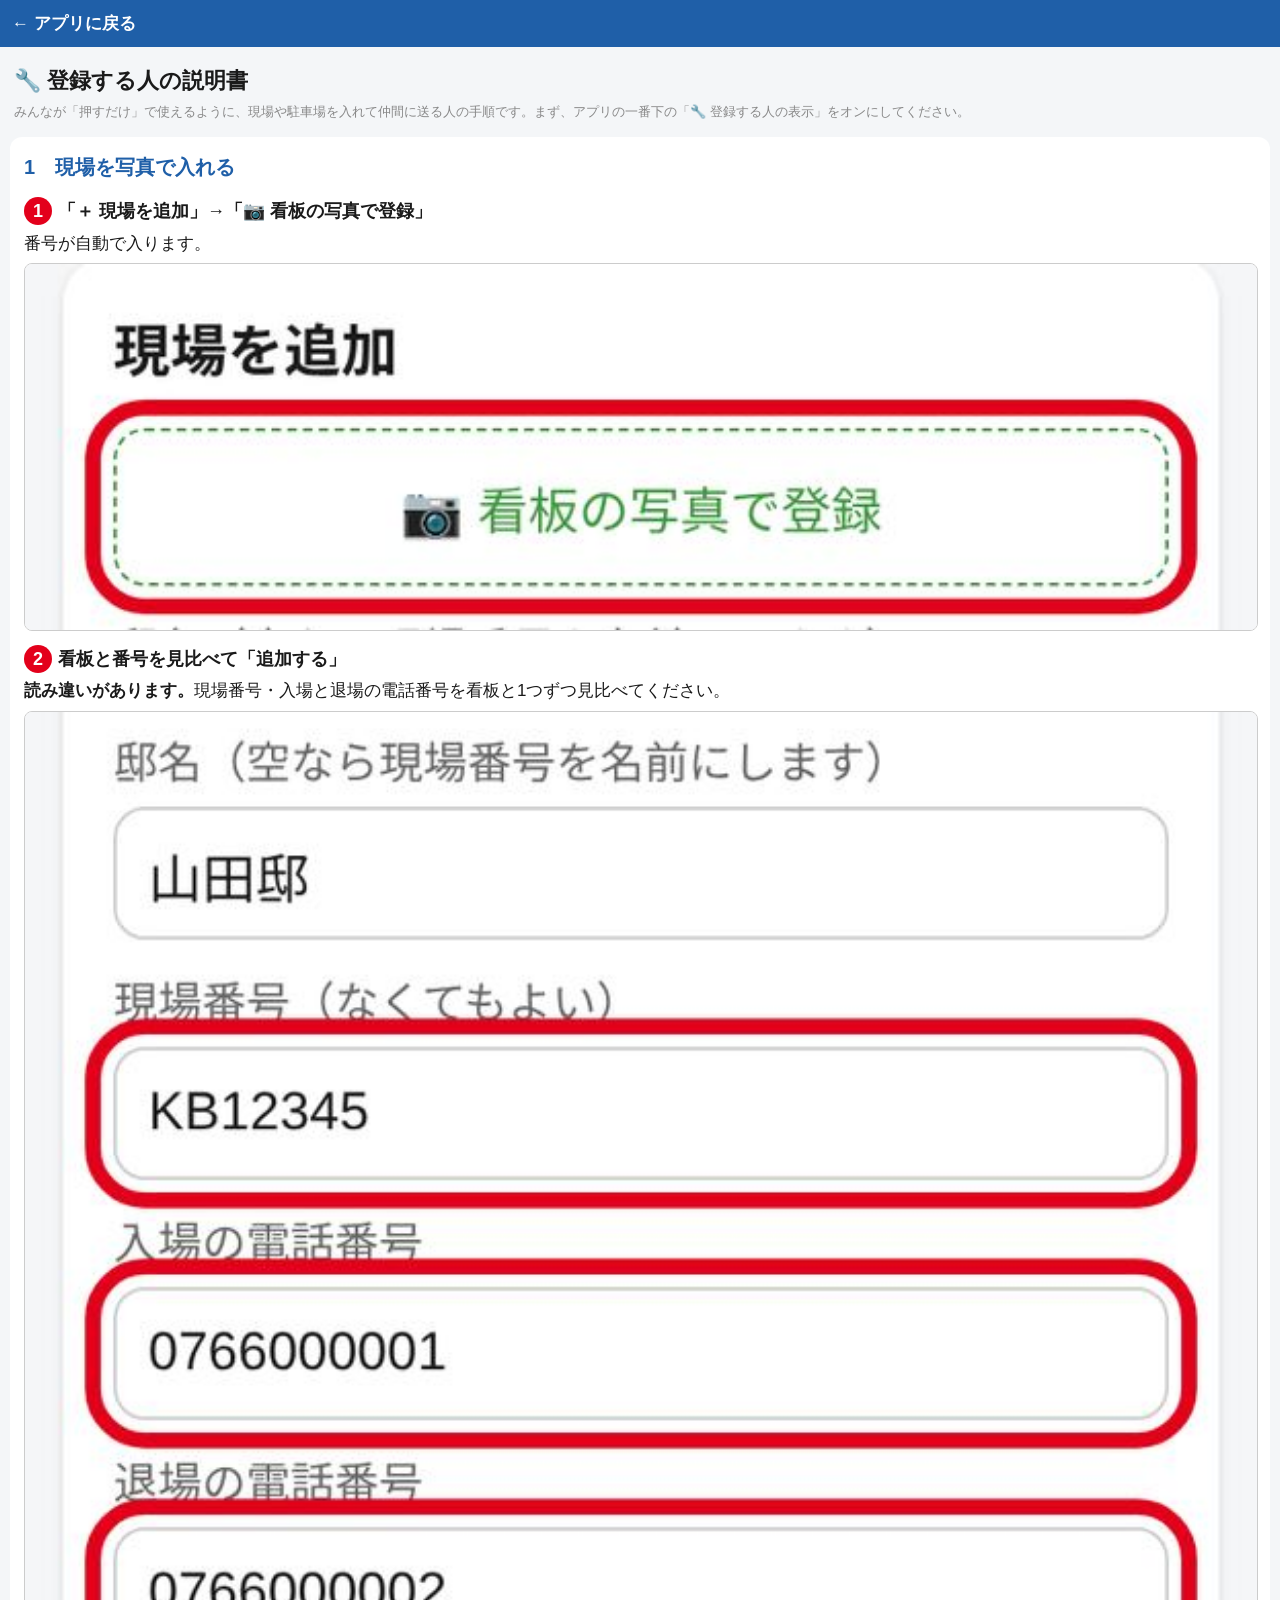
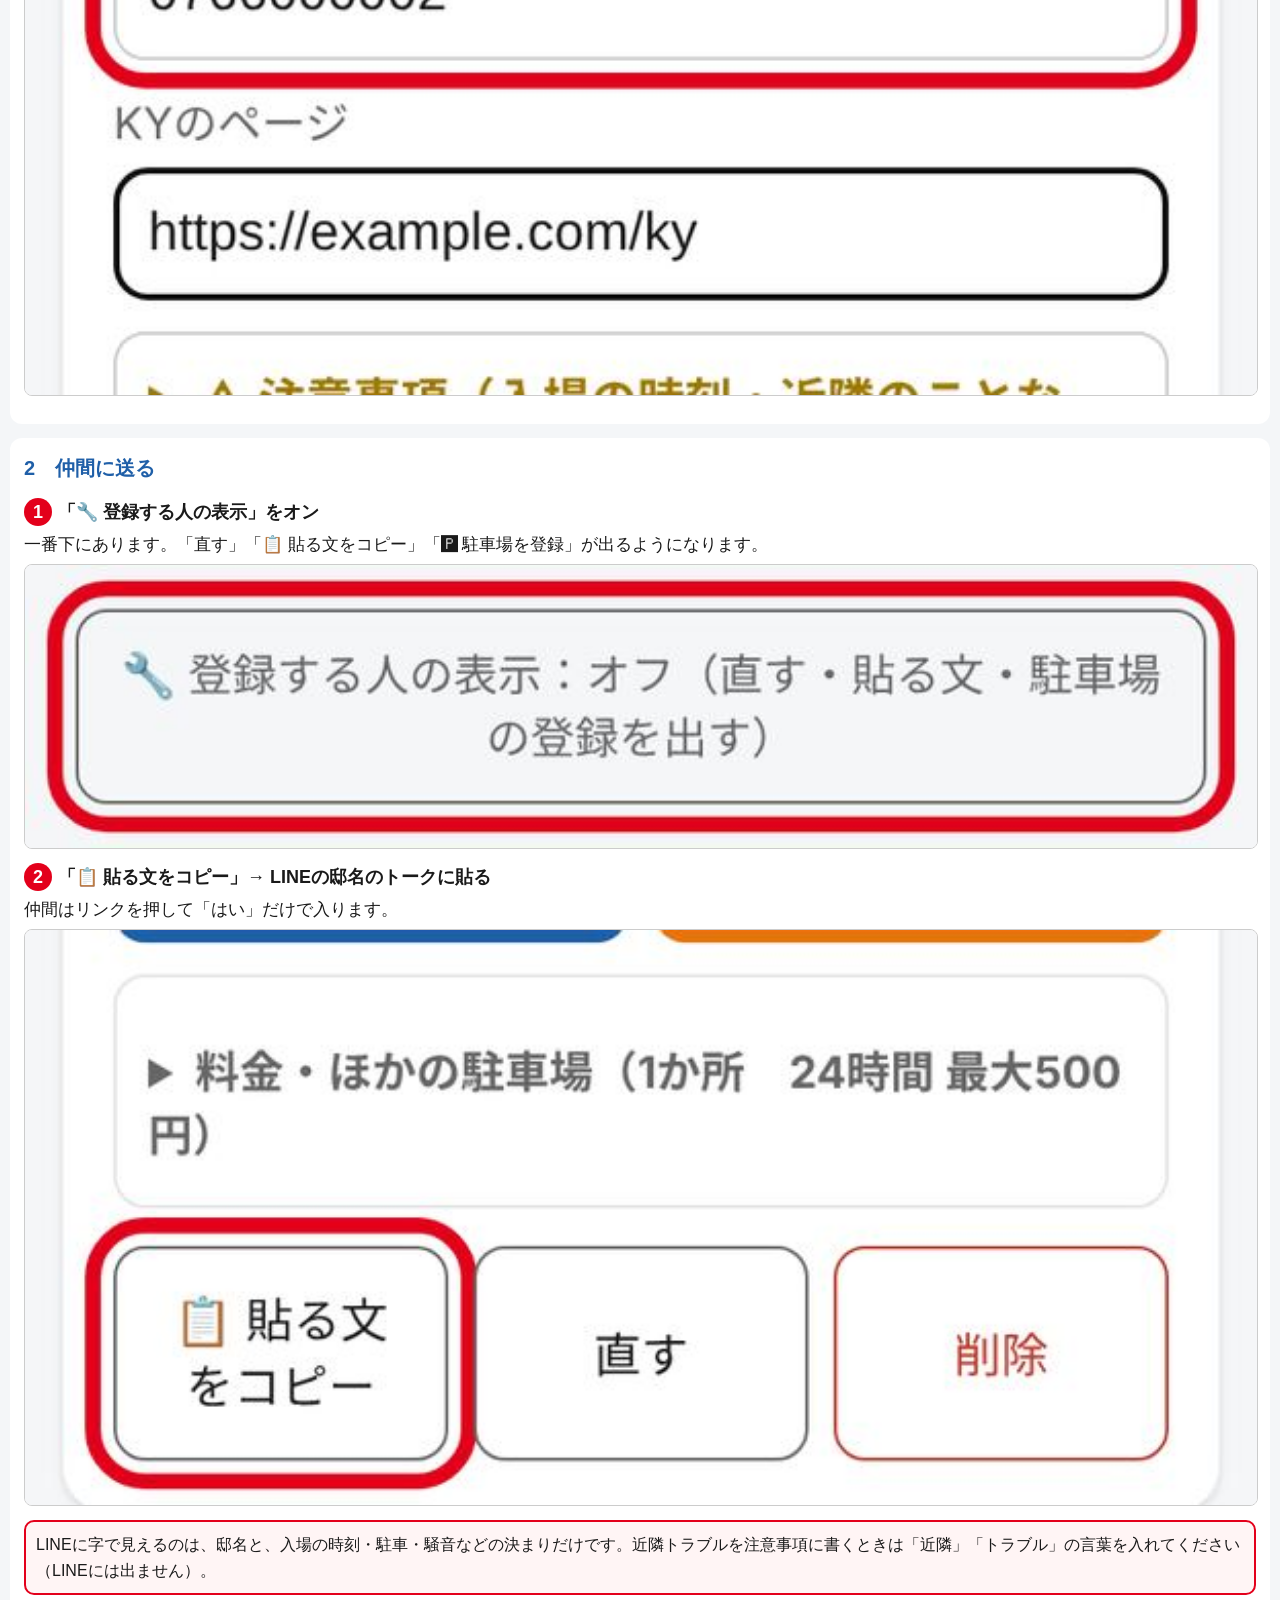
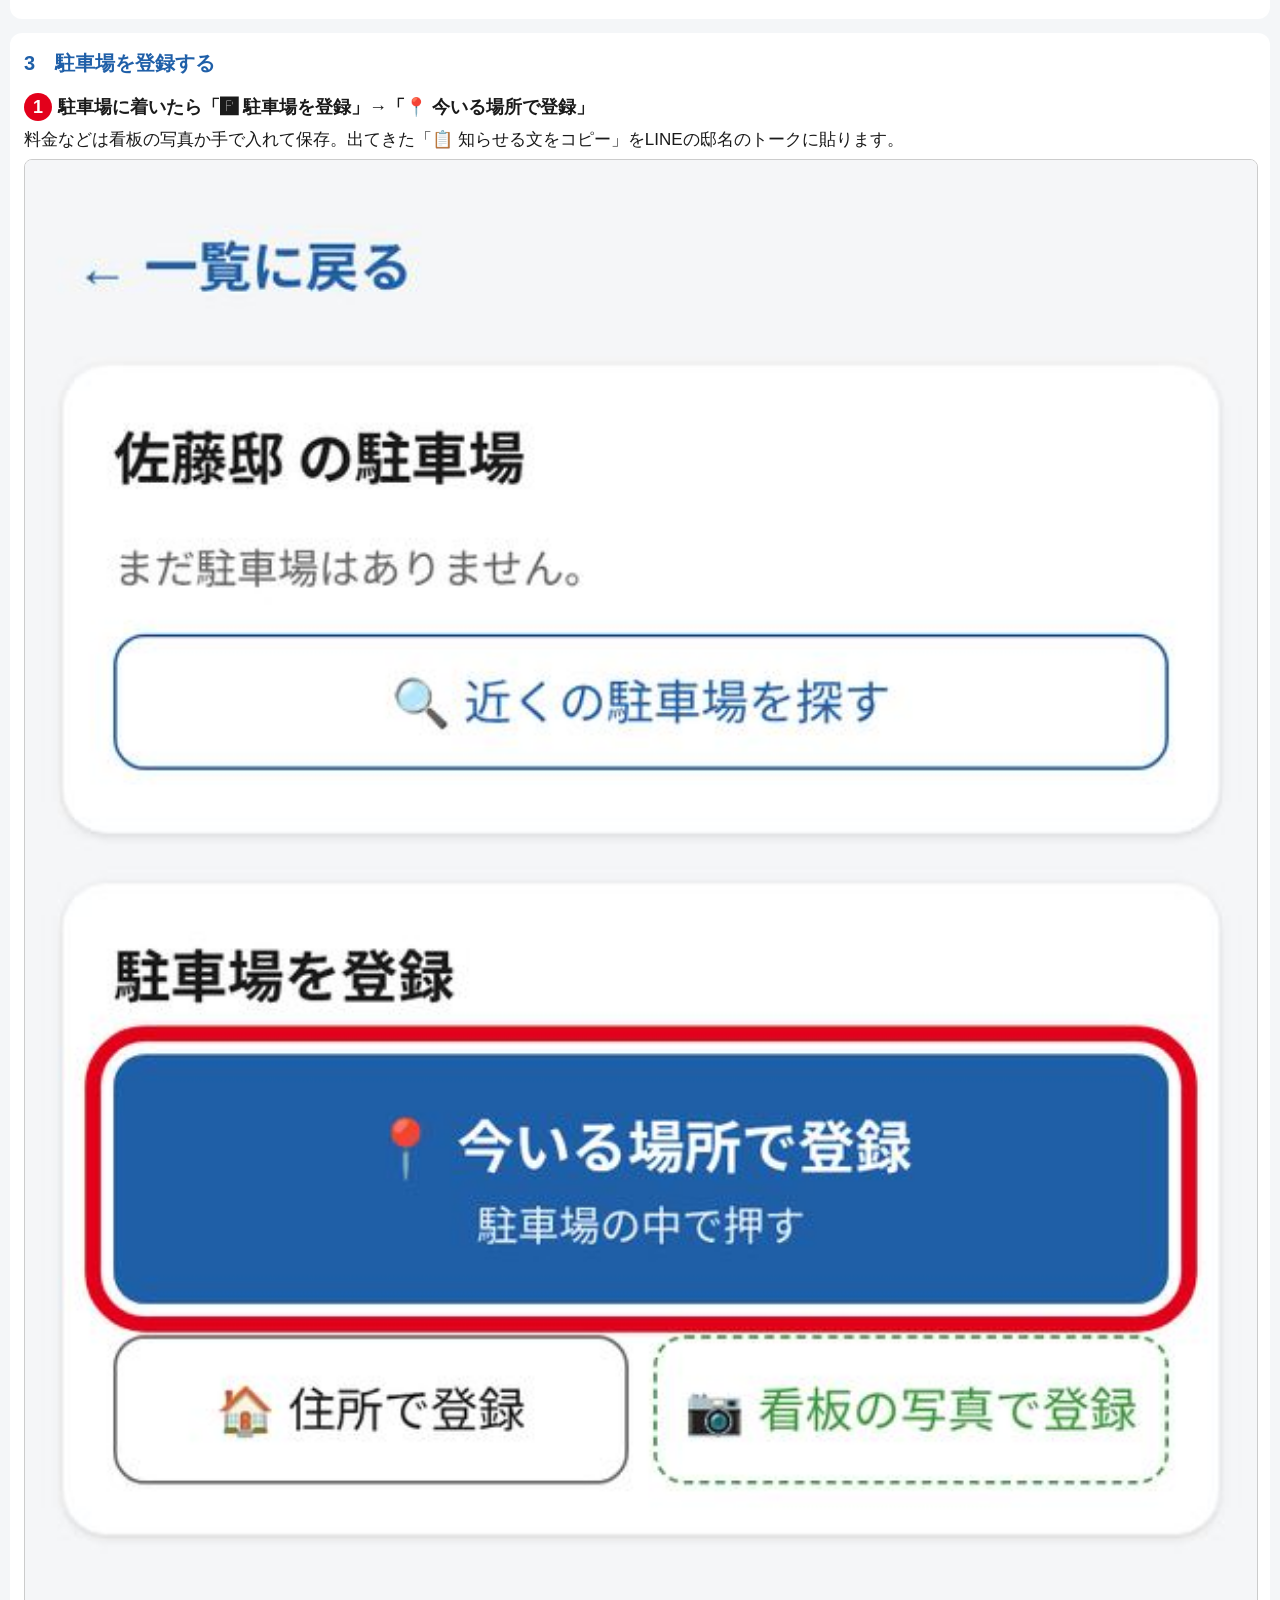
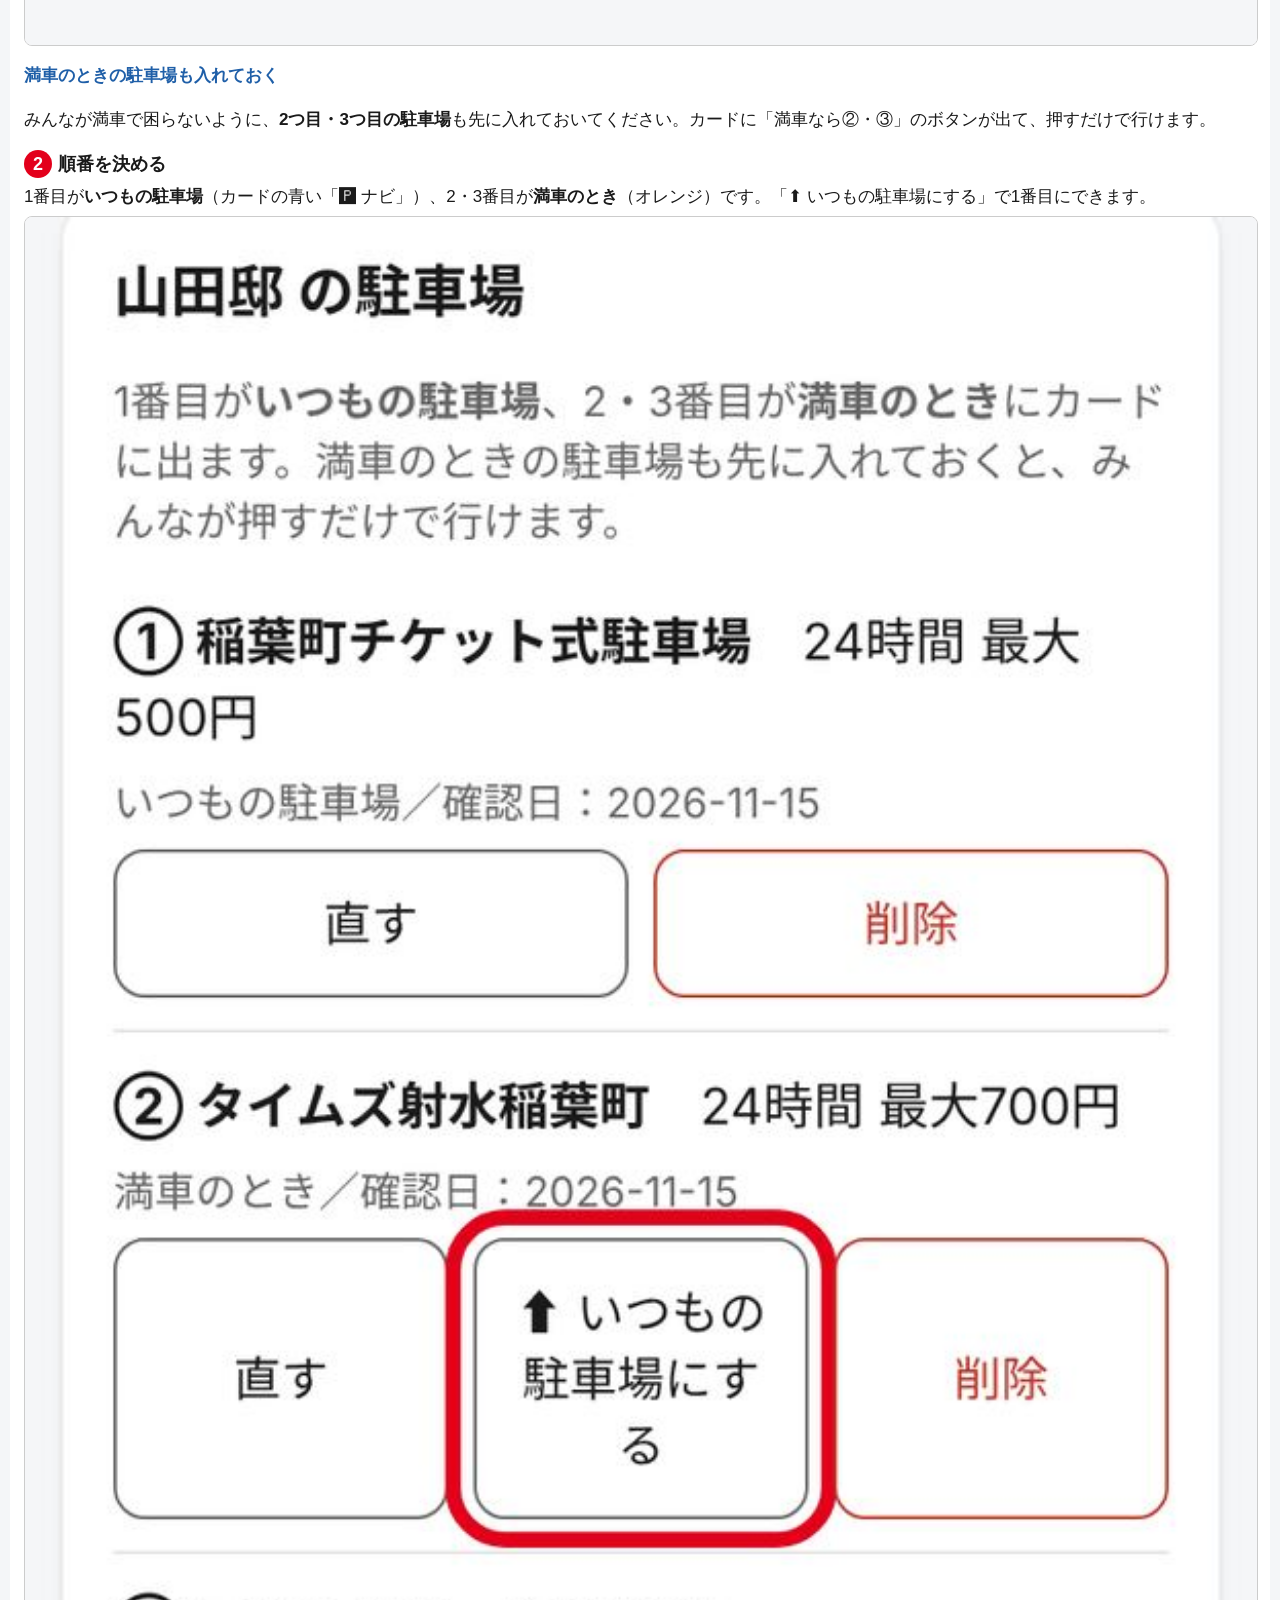
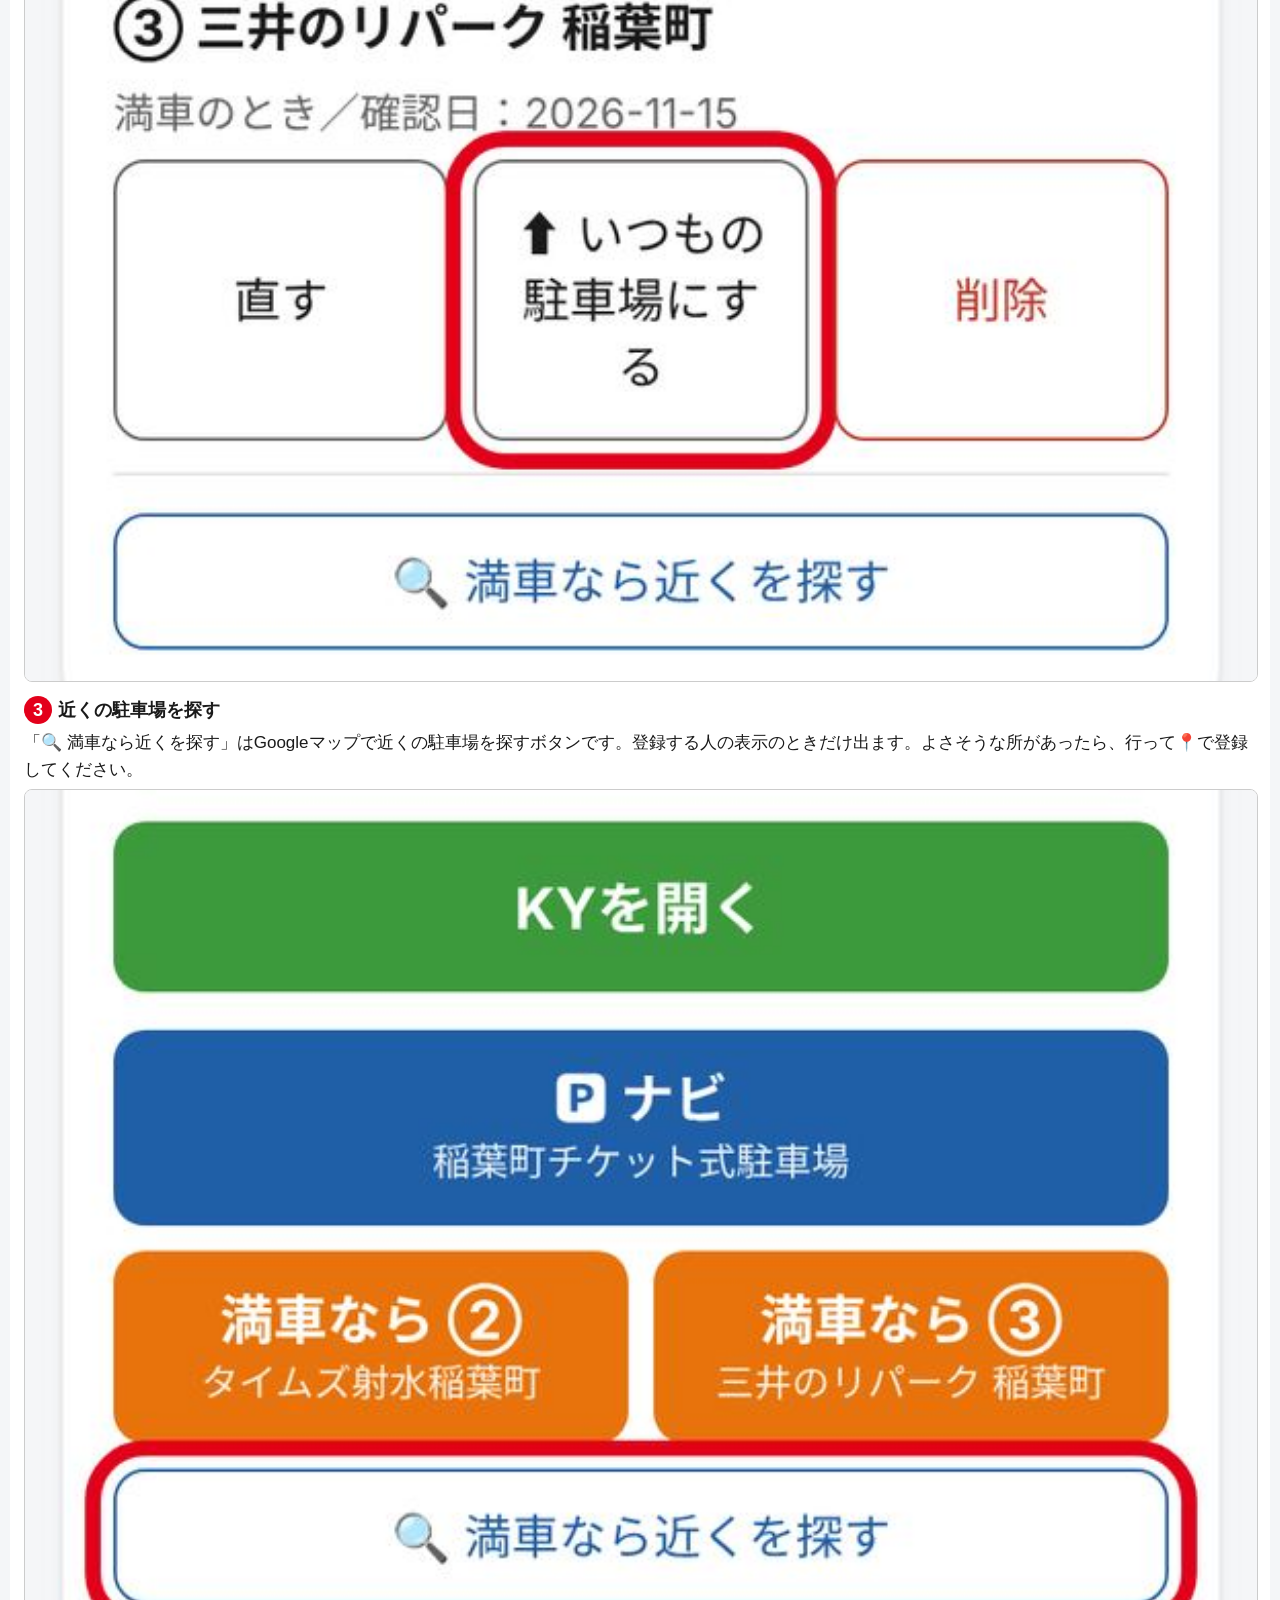
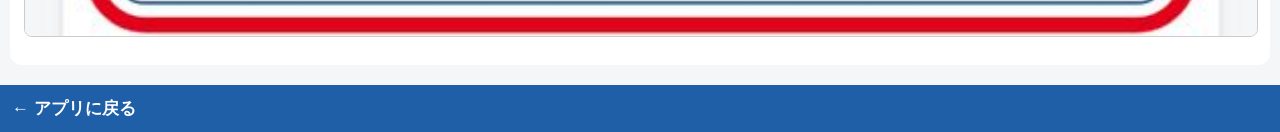
==== guide-reg.html @ 0dc35fbe "駐車場：苦手な人は押すだけ（①いつもの🅿ナビ・満車なら②③）。🔍近くを探す・登録は登録する人の表示だけ。⬆いつもの駐車場にする。説明書を苦手な人用（guide.html）と登録する人用（guide-r" ====
<!DOCTYPE html>
<html lang="ja">
<head>
<meta charset="utf-8">
<meta name="viewport" content="width=device-width, initial-scale=1">
<meta name="robots" content="noindex, nofollow">
<title>現場入場アプリ 登録する人の説明書</title>
<!-- 登録する人の説明書（版34）：現場を写真で入れる・仲間に送る・駐車場を登録（いつもの＋満車のとき）。写真は作り物の現場 -->
<style>
body{margin:0;font-family:-apple-system,"Hiragino Sans",sans-serif;background:#f4f6f8;color:#1a1a1a;font-size:17px;line-height:1.6}
@media (prefers-color-scheme:dark){body{background:#16191d;color:#eee} section,.reg{background:#22262c!important} .tip{background:#1c2a3a!important} .box{background:#3a1c1c!important}}
.bar{position:sticky;top:0;z-index:2;background:#1f5fa8;padding:10px 12px} .bar a{color:#fff;font-weight:bold;text-decoration:none;font-size:17px}
h1{font-size:22px;margin:16px 14px 4px} h2{font-size:20px;color:#1f5fa8;margin:0 0 8px} h3{font-size:17px;color:#1f5fa8;margin:16px 0 6px}
section,.reg{background:#fff;margin:14px 10px;padding:14px;border-radius:12px}
.reg summary{font-weight:bold;font-size:16px;color:#555}
img{display:block;margin:6px auto;border:1px solid #ccc;border-radius:8px;max-width:100%}
.step{margin:14px 0} .st{font-weight:bold;font-size:18px} .step p{margin:4px 0}
.no{display:inline-block;background:#e3001b;color:#fff;border-radius:50%;width:28px;height:28px;text-align:center;line-height:28px;margin-right:6px}
.box{border:2px solid #e3001b;border-radius:10px;padding:10px;background:#fff5f5;font-size:16px;margin:10px 0}
.tip{border:1px solid #1f5fa8;border-radius:10px;padding:10px;background:#f0f6ff;font-size:15px;margin:10px 0}
.chat{background:#dfe6ee;border-radius:10px;padding:12px} .bub{background:#fff;color:#1a1a1a;border-radius:14px;padding:10px 12px;font-size:14px;word-break:break-all} .bub u{color:#1a5fd0}
.small{font-size:13px;color:#888}
</style>
</head>
<body>
<div class="bar"><a href="./">← アプリに戻る</a></div>
<h1>🔧 登録する人の説明書</h1>
<p class="small" style="margin:0 14px">みんなが「押すだけ」で使えるように、現場や駐車場を入れて仲間に送る人の手順です。まず、アプリの一番下の「🔧 登録する人の表示」をオンにしてください。</p>
<section><h2>1　現場を写真で入れる</h2>
<div class="step"><div class="st"><span class="no">1</span>「＋ 現場を追加」→「📷 看板の写真で登録」</div><p>番号が自動で入ります。</p><img src="guide/1_photo.jpg" loading="lazy" style="width:100%" alt=""></div>
<div class="step"><div class="st"><span class="no">2</span>看板と番号を見比べて「追加する」</div><p><b>読み違いがあります。</b>現場番号・入場と退場の電話番号を看板と1つずつ見比べてください。</p><img src="guide/1_form.jpg" loading="lazy" style="width:100%" alt=""></div></section>
<section><h2>2　仲間に送る</h2>
<div class="step"><div class="st"><span class="no">1</span>「🔧 登録する人の表示」をオン</div><p>一番下にあります。「直す」「📋 貼る文をコピー」「🅿 駐車場を登録」が出るようになります。</p><img src="guide/2_mode.jpg" loading="lazy" style="width:100%" alt=""></div>
<div class="step"><div class="st"><span class="no">2</span>「📋 貼る文をコピー」→ LINEの邸名のトークに貼る</div><p>仲間はリンクを押して「はい」だけで入ります。</p><img src="guide/2_share.jpg" loading="lazy" style="width:100%" alt=""></div>
<div class="box">LINEに字で見えるのは、邸名と、入場の時刻・駐車・騒音などの決まりだけです。近隣トラブルを注意事項に書くときは「近隣」「トラブル」の言葉を入れてください（LINEには出ません）。</div></section>
<section><h2>3　駐車場を登録する</h2>
<div class="step"><div class="st"><span class="no">1</span>駐車場に着いたら「🅿 駐車場を登録」→「📍 今いる場所で登録」</div><p>料金などは看板の写真か手で入れて保存。出てきた「📋 知らせる文をコピー」をLINEの邸名のトークに貼ります。</p><img src="guide/6_here.jpg" loading="lazy" style="width:100%" alt=""></div>
<h3>満車のときの駐車場も入れておく</h3>
<p>みんなが満車で困らないように、<b>2つ目・3つ目の駐車場</b>も先に入れておいてください。カードに「満車なら②・③」のボタンが出て、押すだけで行けます。</p>
<div class="step"><div class="st"><span class="no">2</span>順番を決める</div><p>1番目が<b>いつもの駐車場</b>（カードの青い「🅿 ナビ」）、2・3番目が<b>満車のとき</b>（オレンジ）です。「⬆ いつもの駐車場にする」で1番目にできます。</p><img src="guide/7_list.jpg" loading="lazy" style="width:100%" alt=""></div>
<div class="step"><div class="st"><span class="no">3</span>近くの駐車場を探す</div><p>「🔍 満車なら近くを探す」はGoogleマップで近くの駐車場を探すボタンです。登録する人の表示のときだけ出ます。よさそうな所があったら、行って📍で登録してください。</p><img src="guide/7_find.jpg" loading="lazy" style="width:100%" alt=""></div></section>
<div class="bar" style="position:static;margin-top:20px"><a href="./">← アプリに戻る</a></div>
</body>
</html>
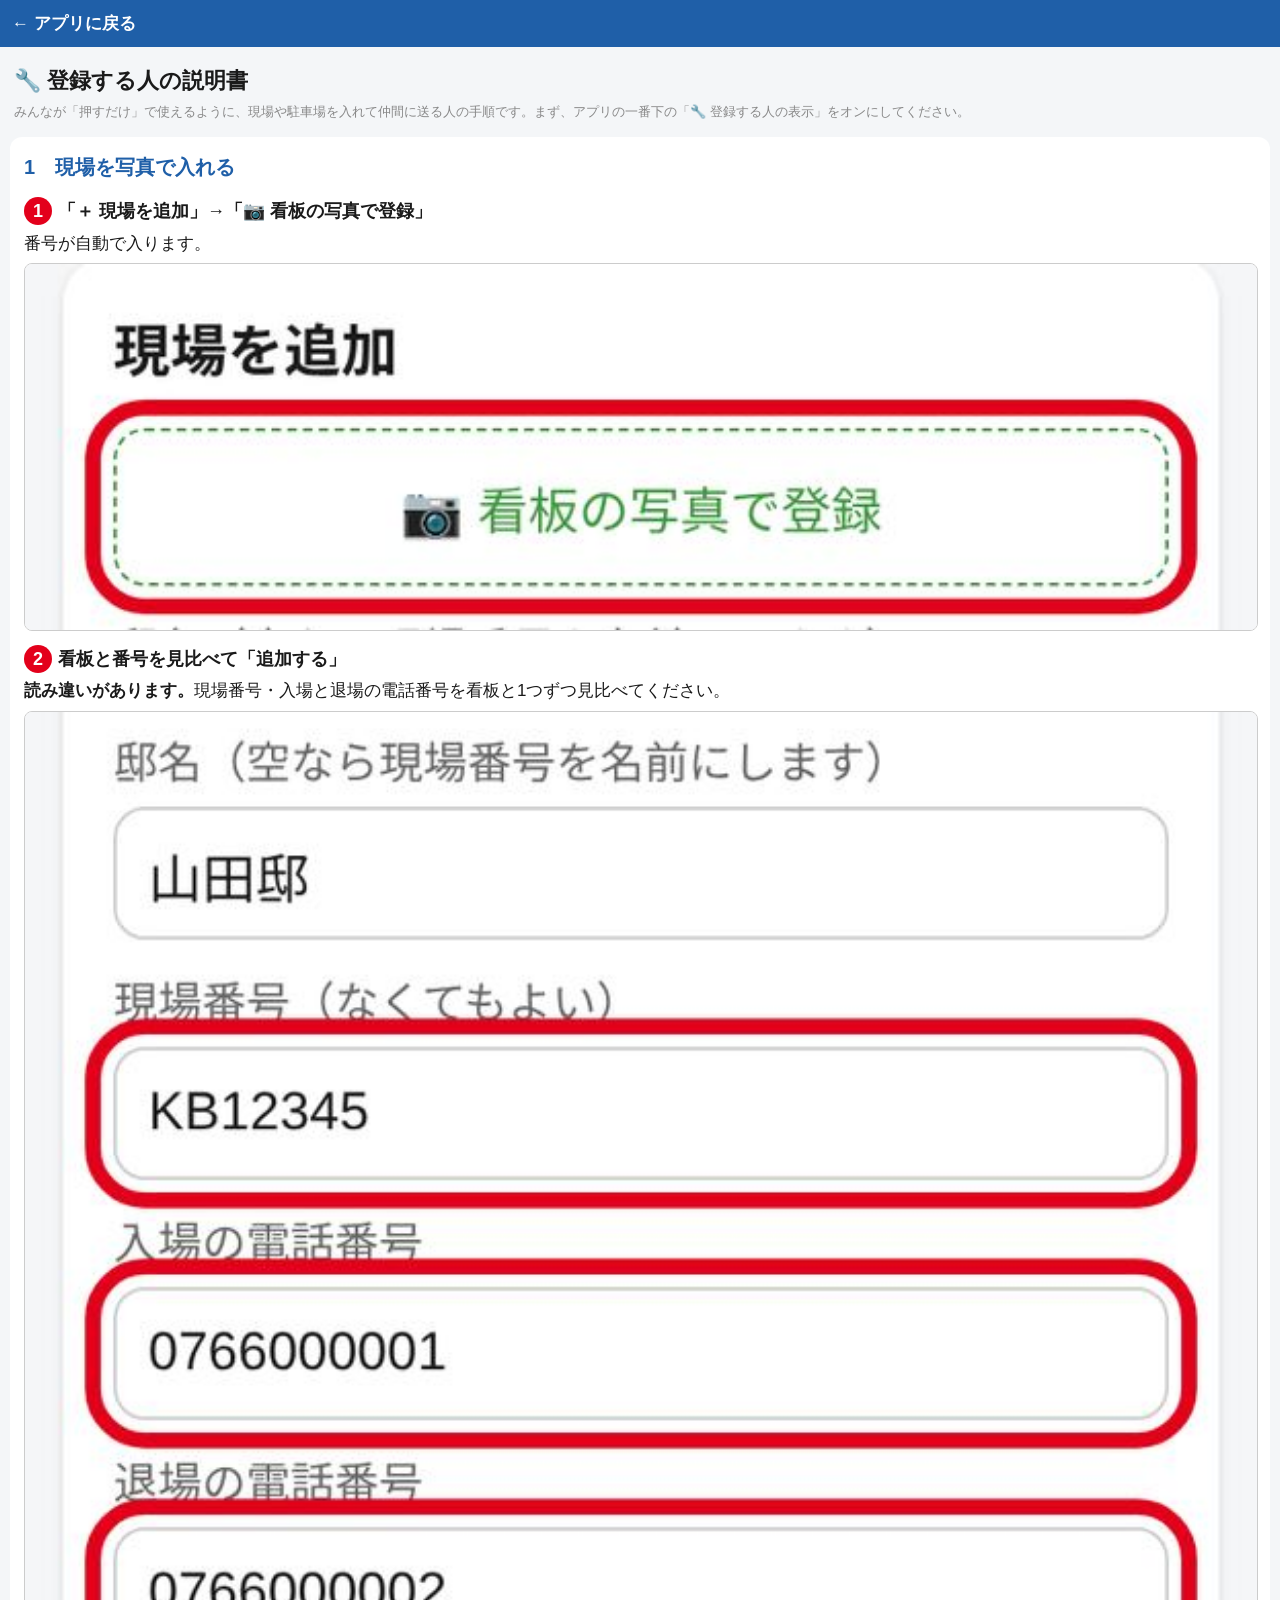
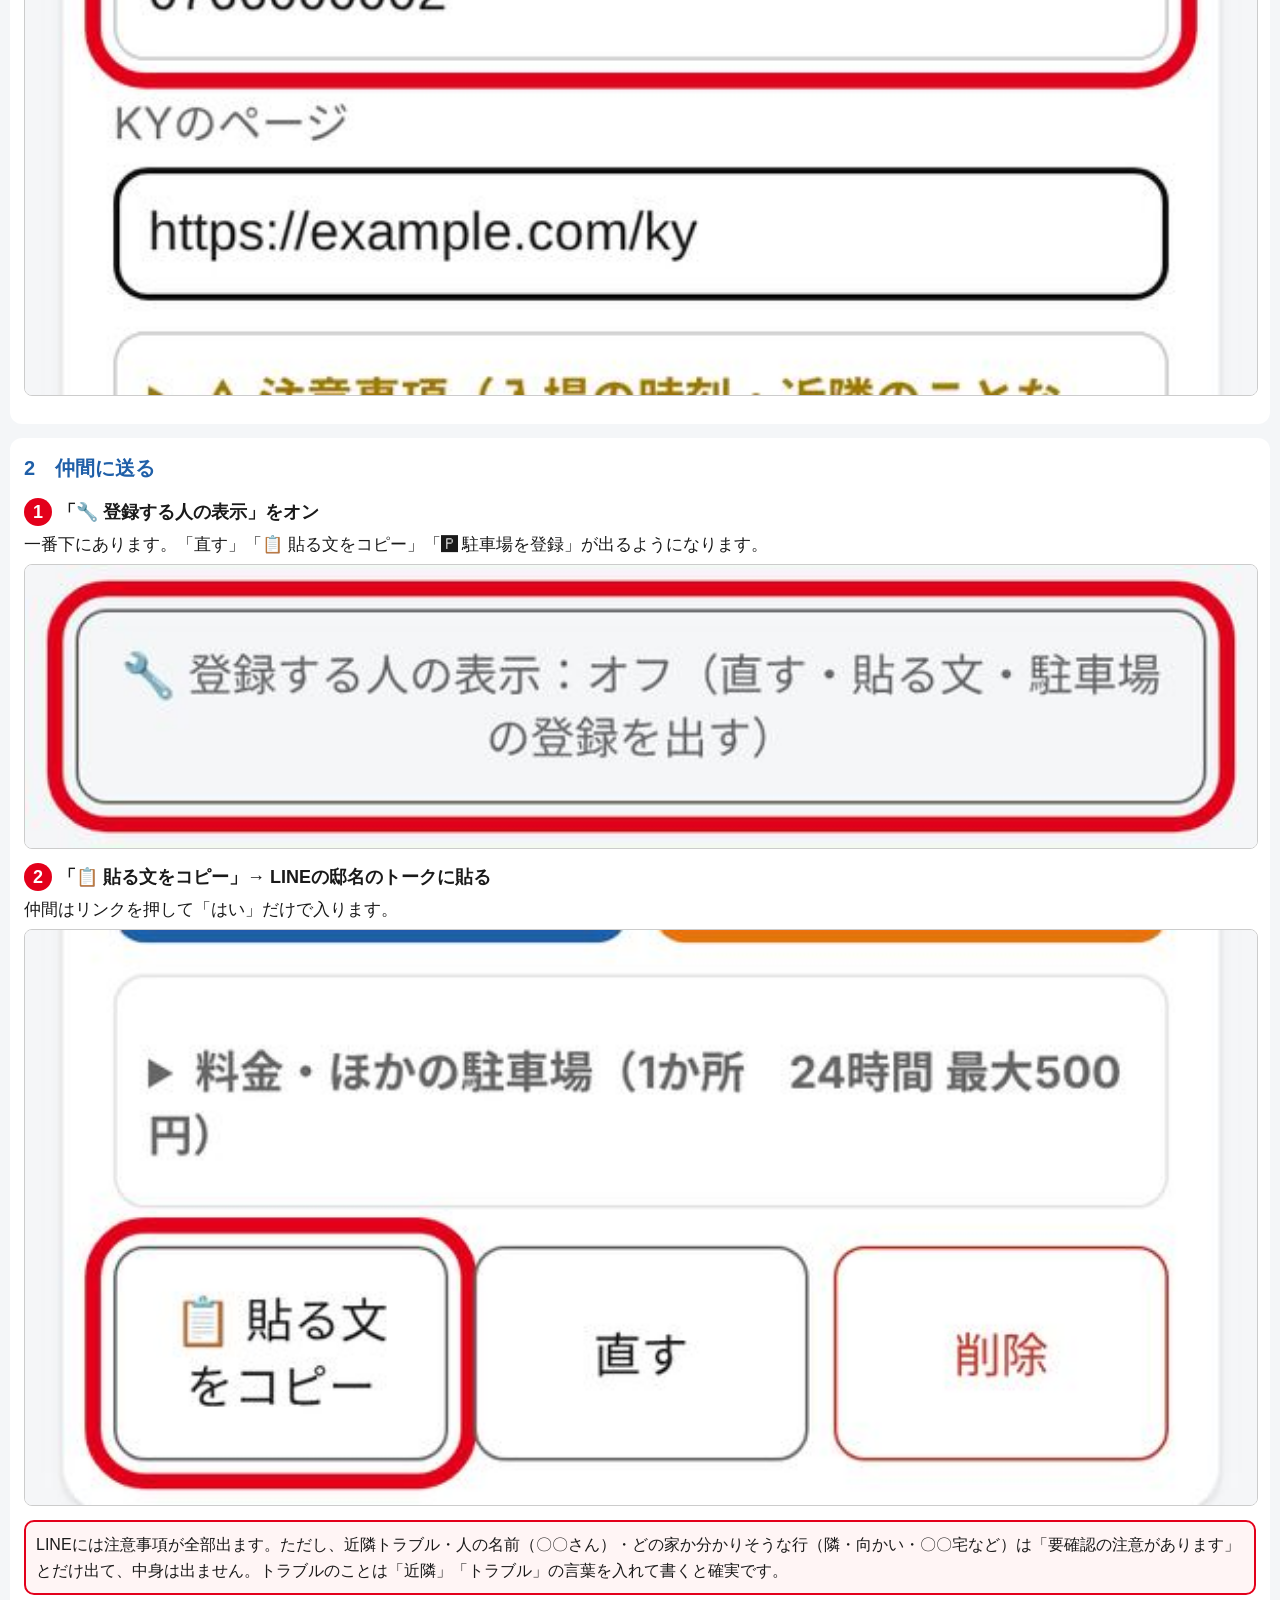
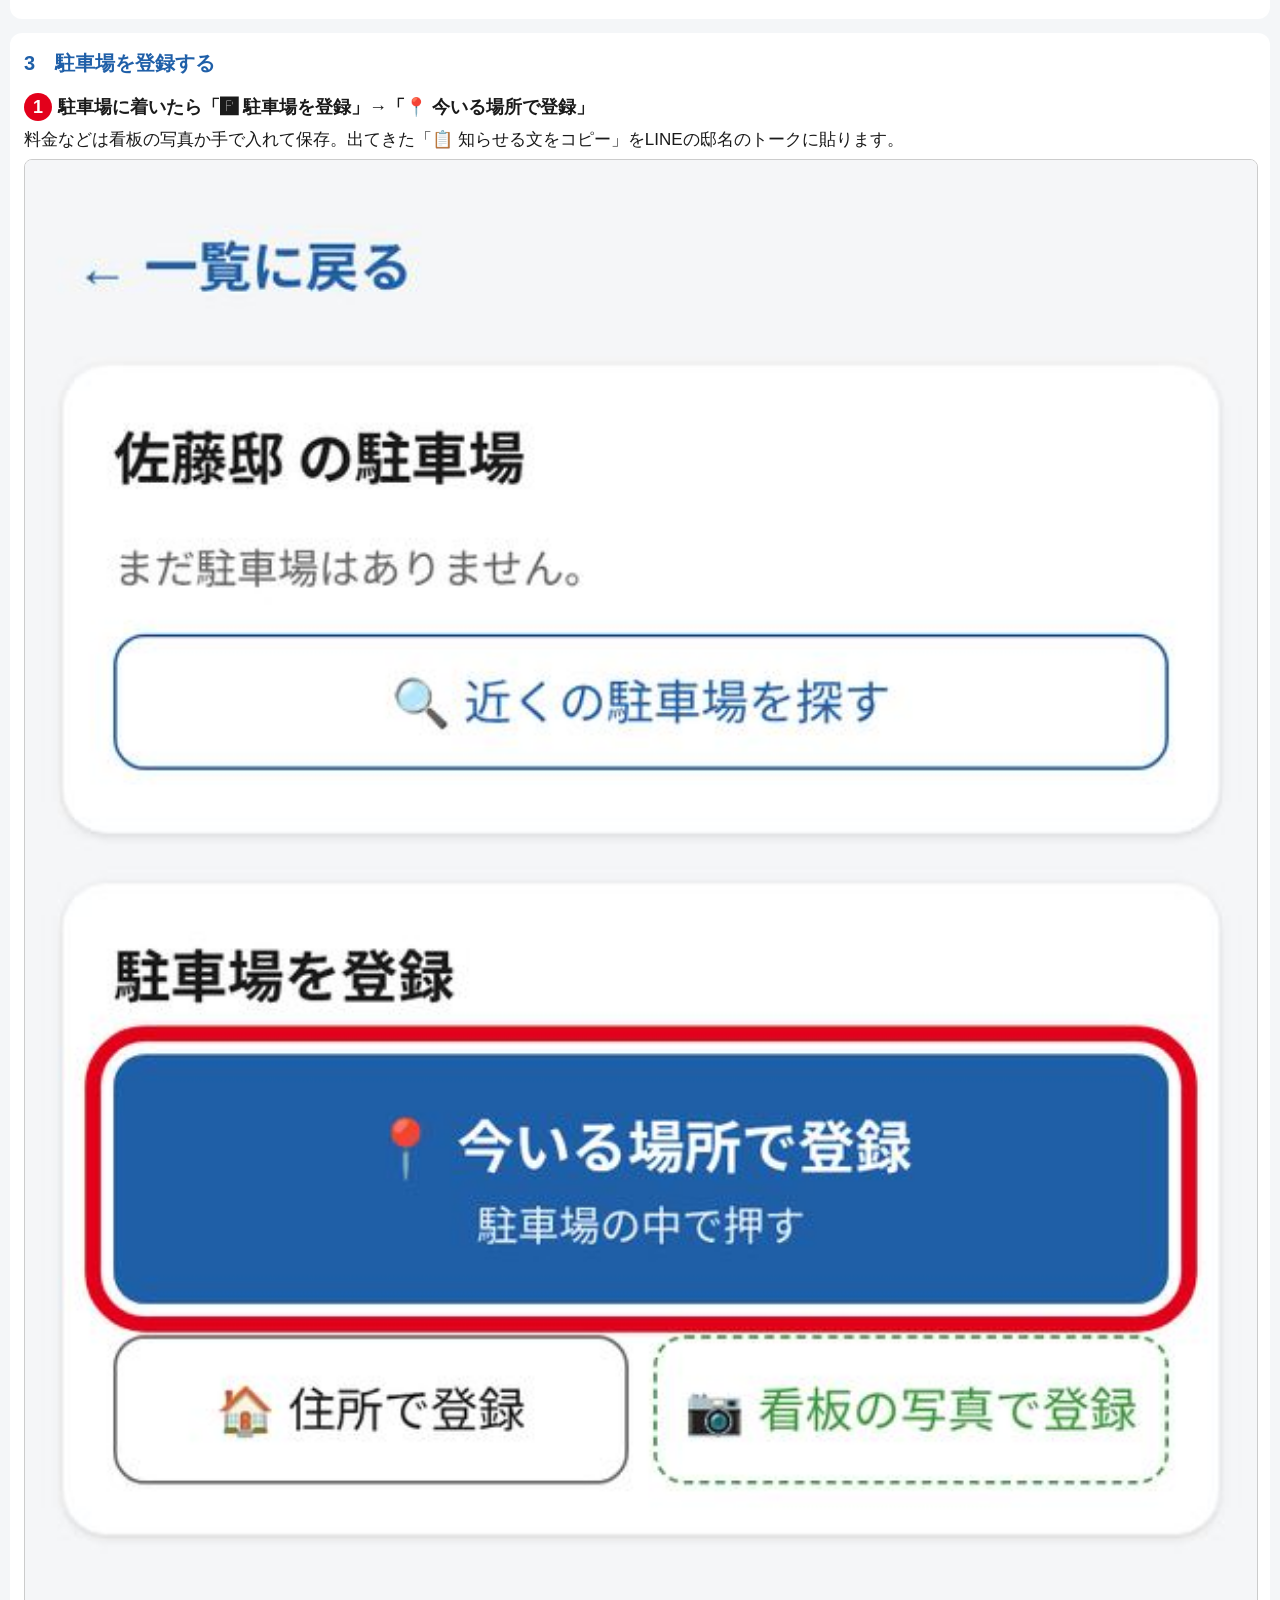
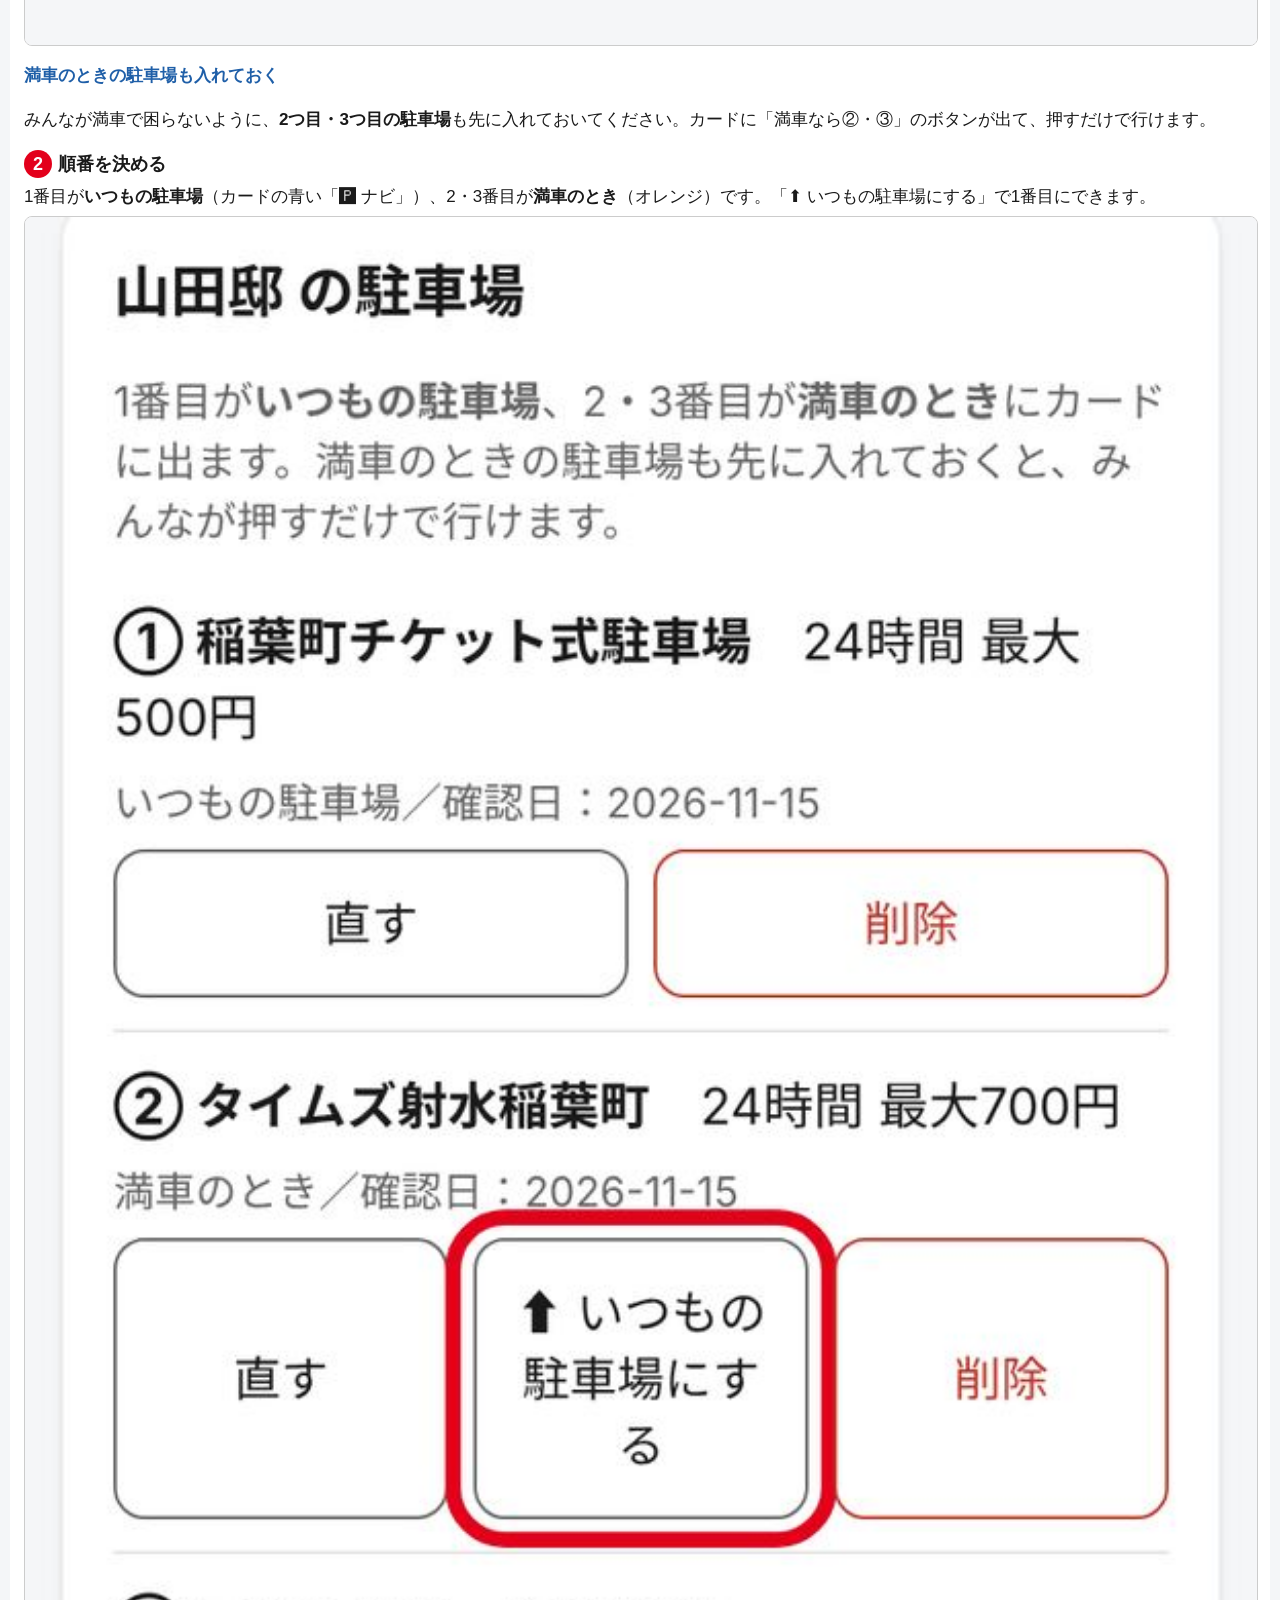
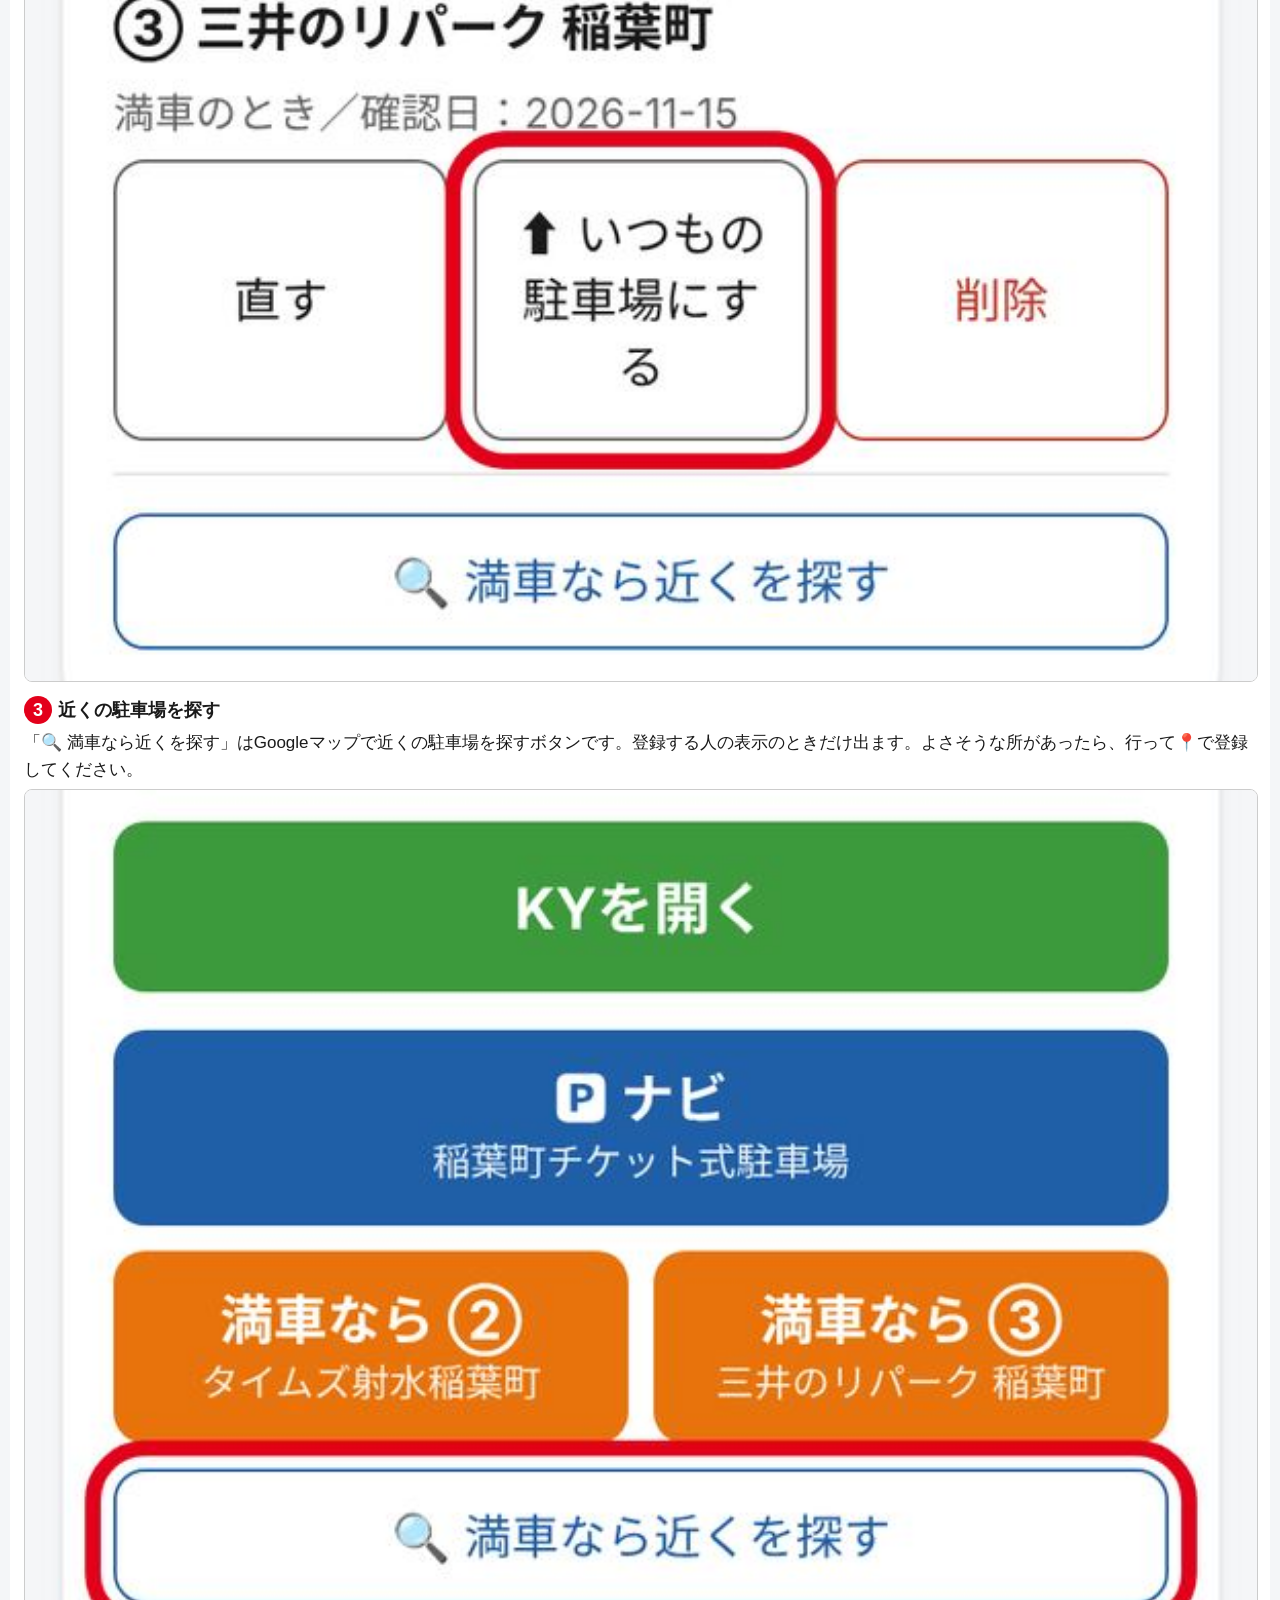
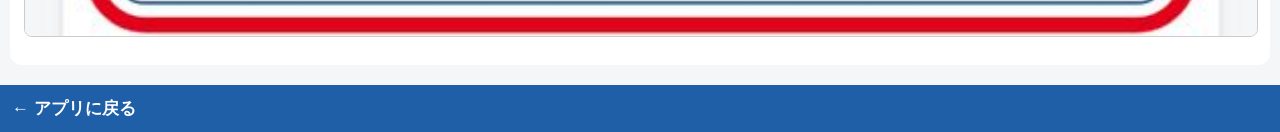
==== commit 4c0eb716: "LINEの文に注意事項を全部出す。近隣トラブル・人の名前・どの家か分かりそうな行は「近隣・周りのことで要確認の注意があります」とだけ出す、版36 Co-Authored-By: Claude Opus" ====
--- a/guide-reg.html
+++ b/guide-reg.html
@@ -32,7 +32,7 @@
 <section><h2>2　仲間に送る</h2>
 <div class="step"><div class="st"><span class="no">1</span>「🔧 登録する人の表示」をオン</div><p>一番下にあります。「直す」「📋 貼る文をコピー」「🅿 駐車場を登録」が出るようになります。</p><img src="guide/2_mode.jpg" loading="lazy" style="width:100%" alt=""></div>
 <div class="step"><div class="st"><span class="no">2</span>「📋 貼る文をコピー」→ LINEの邸名のトークに貼る</div><p>仲間はリンクを押して「はい」だけで入ります。</p><img src="guide/2_share.jpg" loading="lazy" style="width:100%" alt=""></div>
-<div class="box">LINEに字で見えるのは、邸名と、入場の時刻・駐車・騒音などの決まりだけです。近隣トラブルを注意事項に書くときは「近隣」「トラブル」の言葉を入れてください（LINEには出ません）。</div></section>
+<div class="box">LINEには注意事項が全部出ます。ただし、近隣トラブル・人の名前（〇〇さん）・どの家か分かりそうな行（隣・向かい・〇〇宅など）は「要確認の注意があります」とだけ出て、中身は出ません。トラブルのことは「近隣」「トラブル」の言葉を入れて書くと確実です。</div></section>
 <section><h2>3　駐車場を登録する</h2>
 <div class="step"><div class="st"><span class="no">1</span>駐車場に着いたら「🅿 駐車場を登録」→「📍 今いる場所で登録」</div><p>料金などは看板の写真か手で入れて保存。出てきた「📋 知らせる文をコピー」をLINEの邸名のトークに貼ります。</p><img src="guide/6_here.jpg" loading="lazy" style="width:100%" alt=""></div>
 <h3>満車のときの駐車場も入れておく</h3>
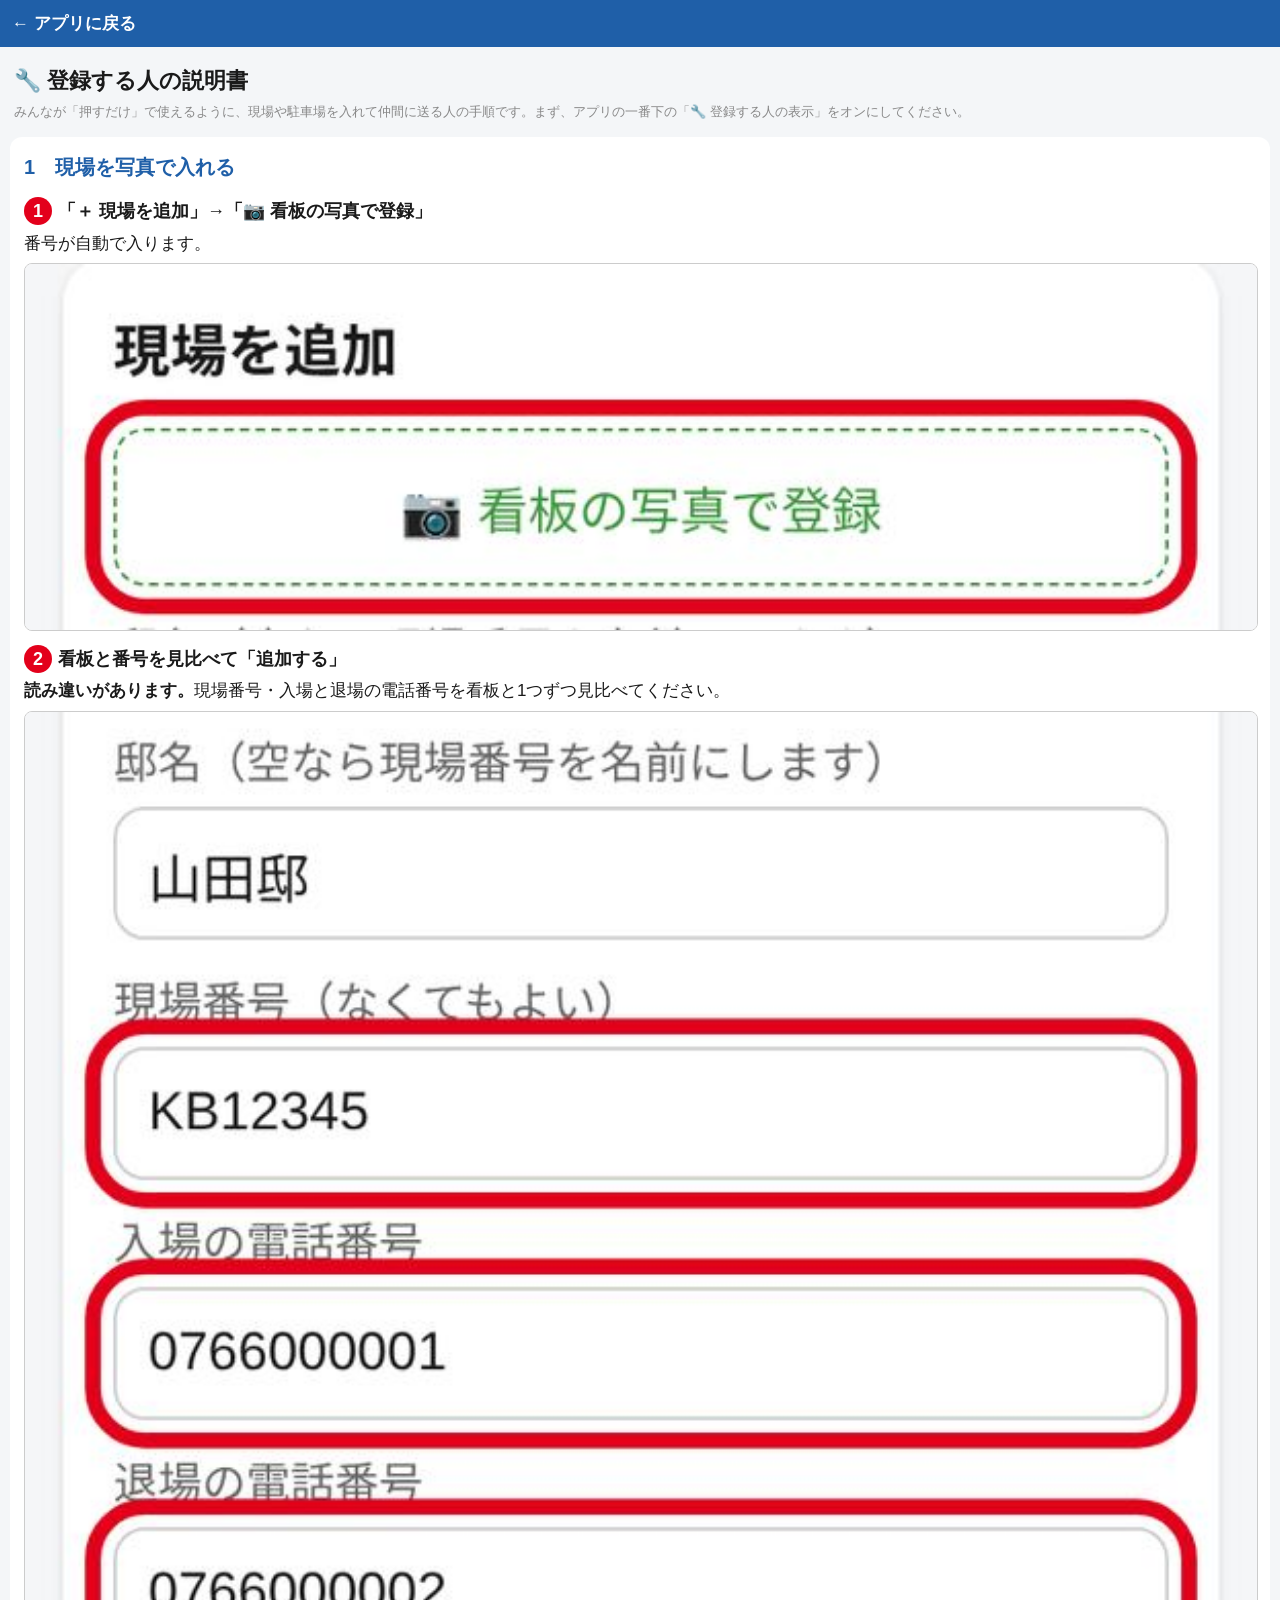
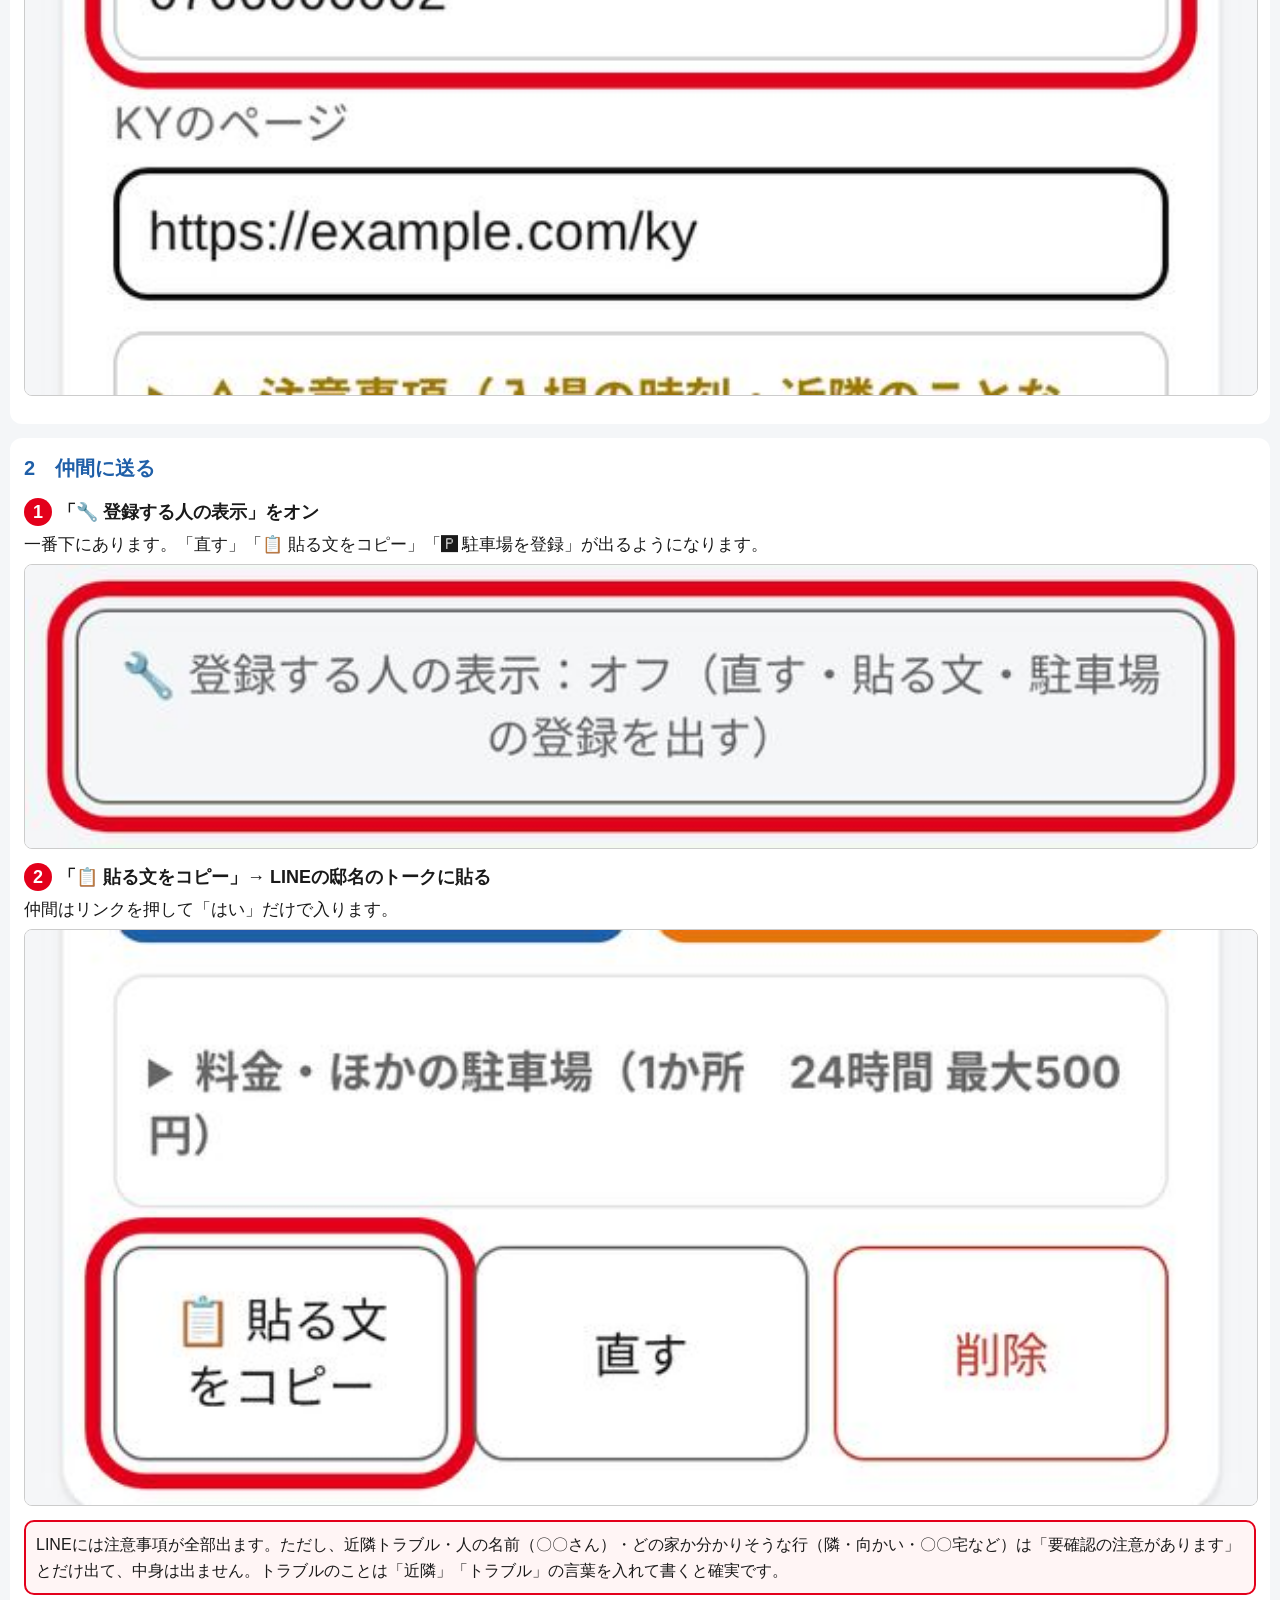
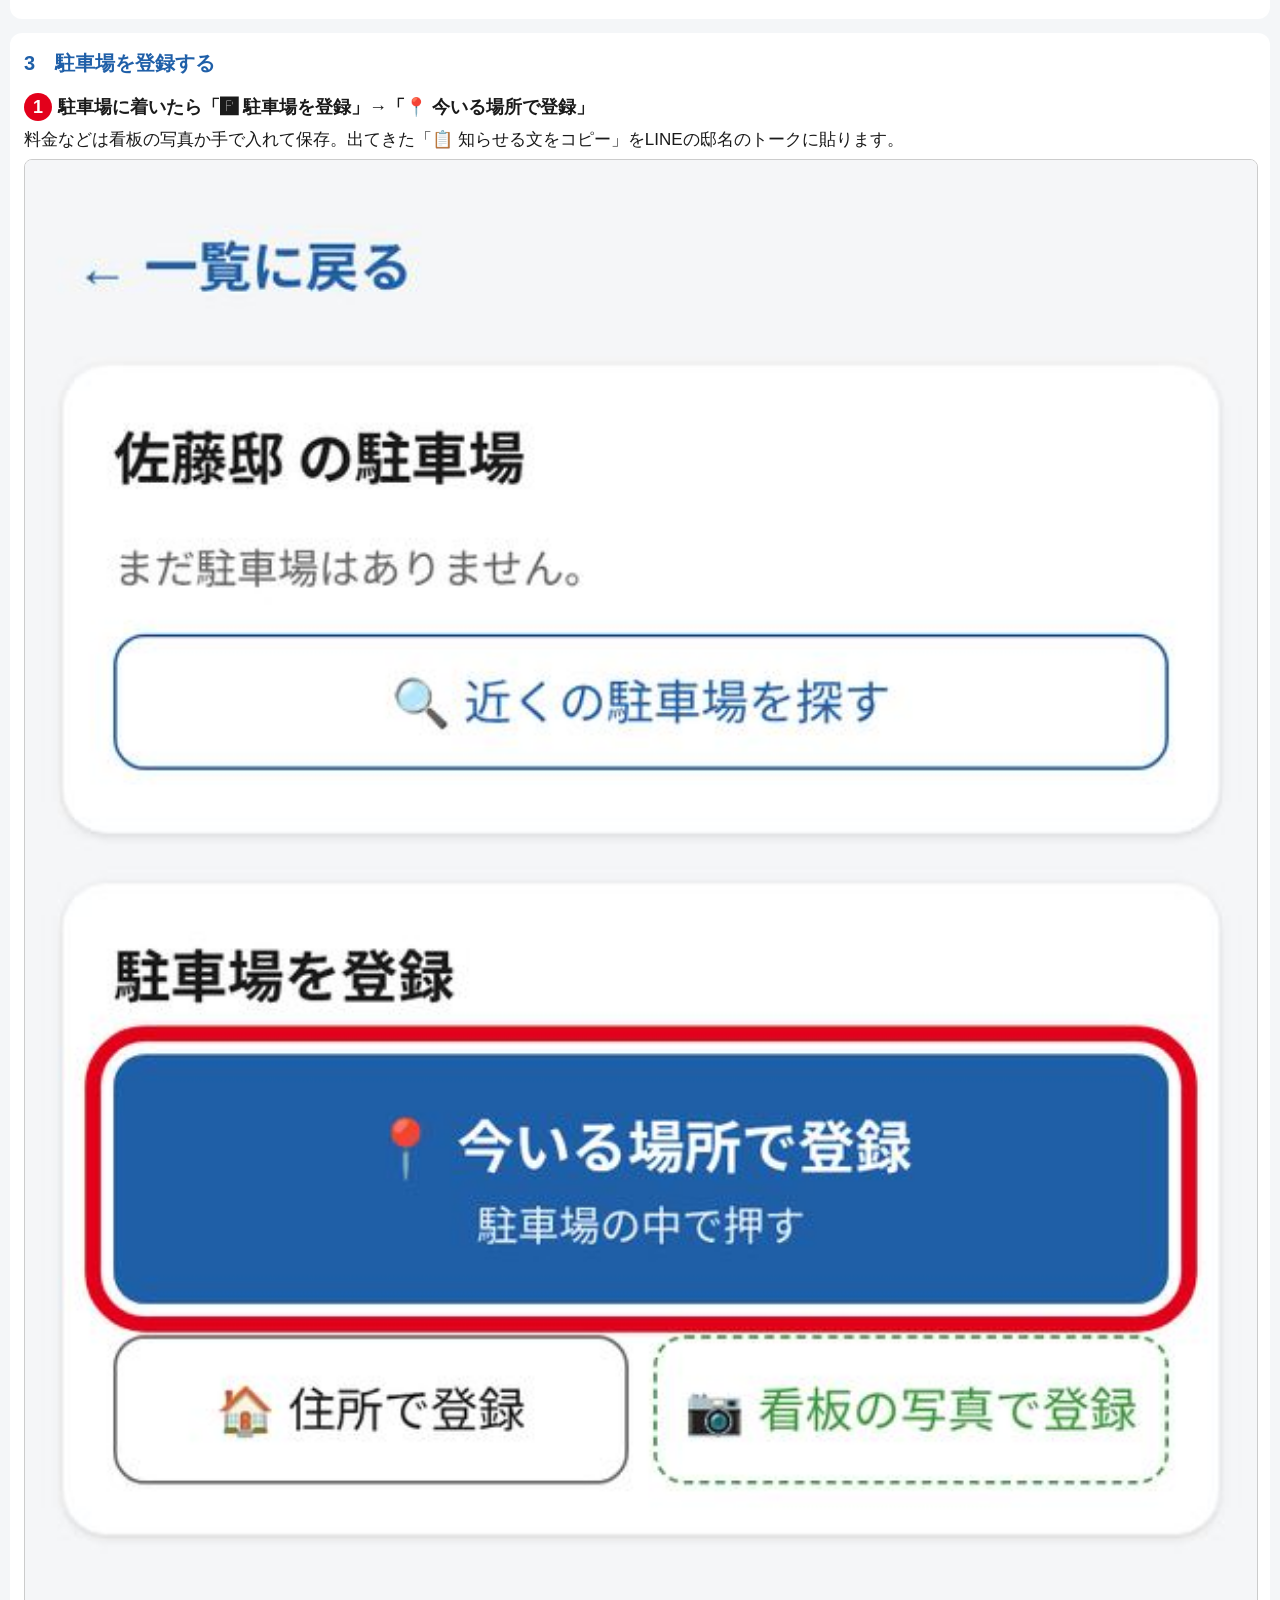
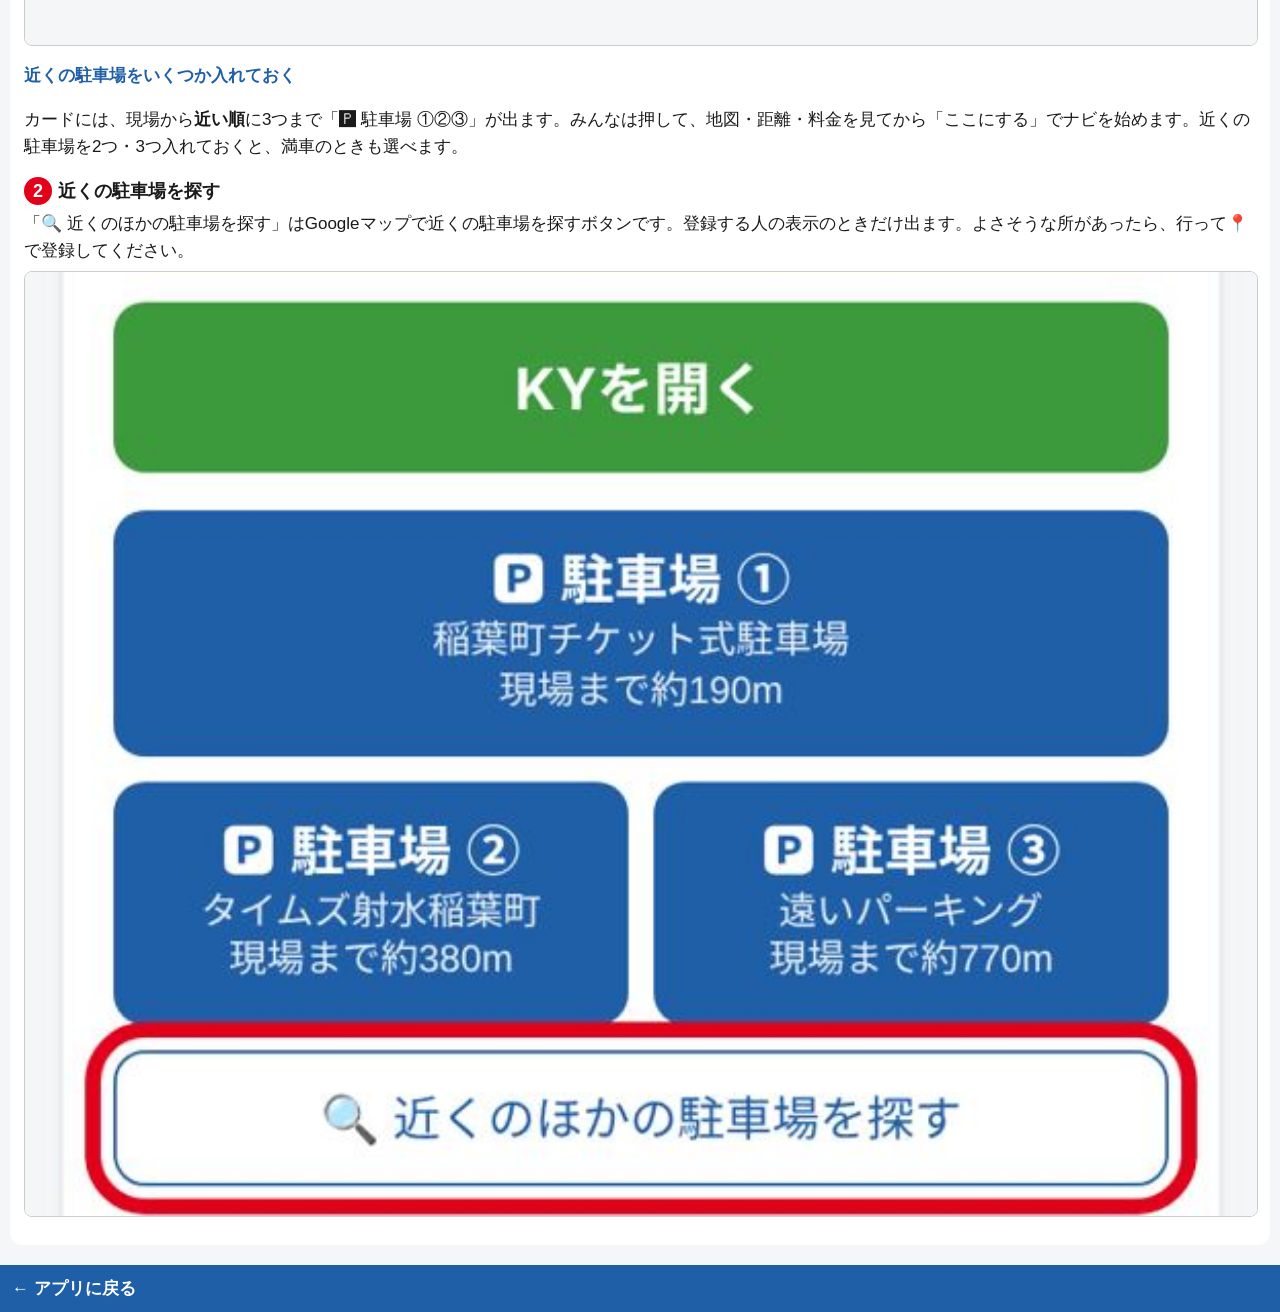
==== commit 1f36c286: "駐車場は「いつもの」「満車なら」をやめ、現場から近い順に①②③（距離つき）。⬆いつもの駐車場にするも外す、版40 Co-Authored-By: Claude Opus 5.5 <noreply@an" ====
--- a/guide-reg.html
+++ b/guide-reg.html
@@ -5,7 +5,7 @@
 <meta name="viewport" content="width=device-width, initial-scale=1">
 <meta name="robots" content="noindex, nofollow">
 <title>現場入場アプリ 登録する人の説明書</title>
-<!-- 登録する人の説明書（版34）：現場を写真で入れる・仲間に送る・駐車場を登録（いつもの＋満車のとき）。写真は作り物の現場 -->
+<!-- 登録する人の説明書（版34・版40）：現場を写真で入れる・仲間に送る・駐車場を登録（近い順に出る）。写真は作り物の現場 -->
 <style>
 body{margin:0;font-family:-apple-system,"Hiragino Sans",sans-serif;background:#f4f6f8;color:#1a1a1a;font-size:17px;line-height:1.6}
 @media (prefers-color-scheme:dark){body{background:#16191d;color:#eee} section,.reg{background:#22262c!important} .tip{background:#1c2a3a!important} .box{background:#3a1c1c!important}}
@@ -35,10 +35,9 @@
 <div class="box">LINEには注意事項が全部出ます。ただし、近隣トラブル・人の名前（〇〇さん）・どの家か分かりそうな行（隣・向かい・〇〇宅など）は「要確認の注意があります」とだけ出て、中身は出ません。トラブルのことは「近隣」「トラブル」の言葉を入れて書くと確実です。</div></section>
 <section><h2>3　駐車場を登録する</h2>
 <div class="step"><div class="st"><span class="no">1</span>駐車場に着いたら「🅿 駐車場を登録」→「📍 今いる場所で登録」</div><p>料金などは看板の写真か手で入れて保存。出てきた「📋 知らせる文をコピー」をLINEの邸名のトークに貼ります。</p><img src="guide/6_here.jpg" loading="lazy" style="width:100%" alt=""></div>
-<h3>満車のときの駐車場も入れておく</h3>
-<p>みんなが満車で困らないように、<b>2つ目・3つ目の駐車場</b>も先に入れておいてください。カードに「満車なら②・③」のボタンが出て、押すだけで行けます。</p>
-<div class="step"><div class="st"><span class="no">2</span>順番を決める</div><p>1番目が<b>いつもの駐車場</b>（カードの青い「🅿 ナビ」）、2・3番目が<b>満車のとき</b>（オレンジ）です。「⬆ いつもの駐車場にする」で1番目にできます。</p><img src="guide/7_list.jpg" loading="lazy" style="width:100%" alt=""></div>
-<div class="step"><div class="st"><span class="no">3</span>近くの駐車場を探す</div><p>「🔍 満車なら近くを探す」はGoogleマップで近くの駐車場を探すボタンです。登録する人の表示のときだけ出ます。よさそうな所があったら、行って📍で登録してください。</p><img src="guide/7_find.jpg" loading="lazy" style="width:100%" alt=""></div></section>
+<h3>近くの駐車場をいくつか入れておく</h3>
+<p>カードには、現場から<b>近い順</b>に3つまで「🅿 駐車場 ①②③」が出ます。みんなは押して、地図・距離・料金を見てから「ここにする」でナビを始めます。近くの駐車場を2つ・3つ入れておくと、満車のときも選べます。</p>
+<div class="step"><div class="st"><span class="no">2</span>近くの駐車場を探す</div><p>「🔍 近くのほかの駐車場を探す」はGoogleマップで近くの駐車場を探すボタンです。登録する人の表示のときだけ出ます。よさそうな所があったら、行って📍で登録してください。</p><img src="guide/7_find.jpg" loading="lazy" style="width:100%" alt=""></div></section>
 <div class="bar" style="position:static;margin-top:20px"><a href="./">← アプリに戻る</a></div>
 </body>
 </html>
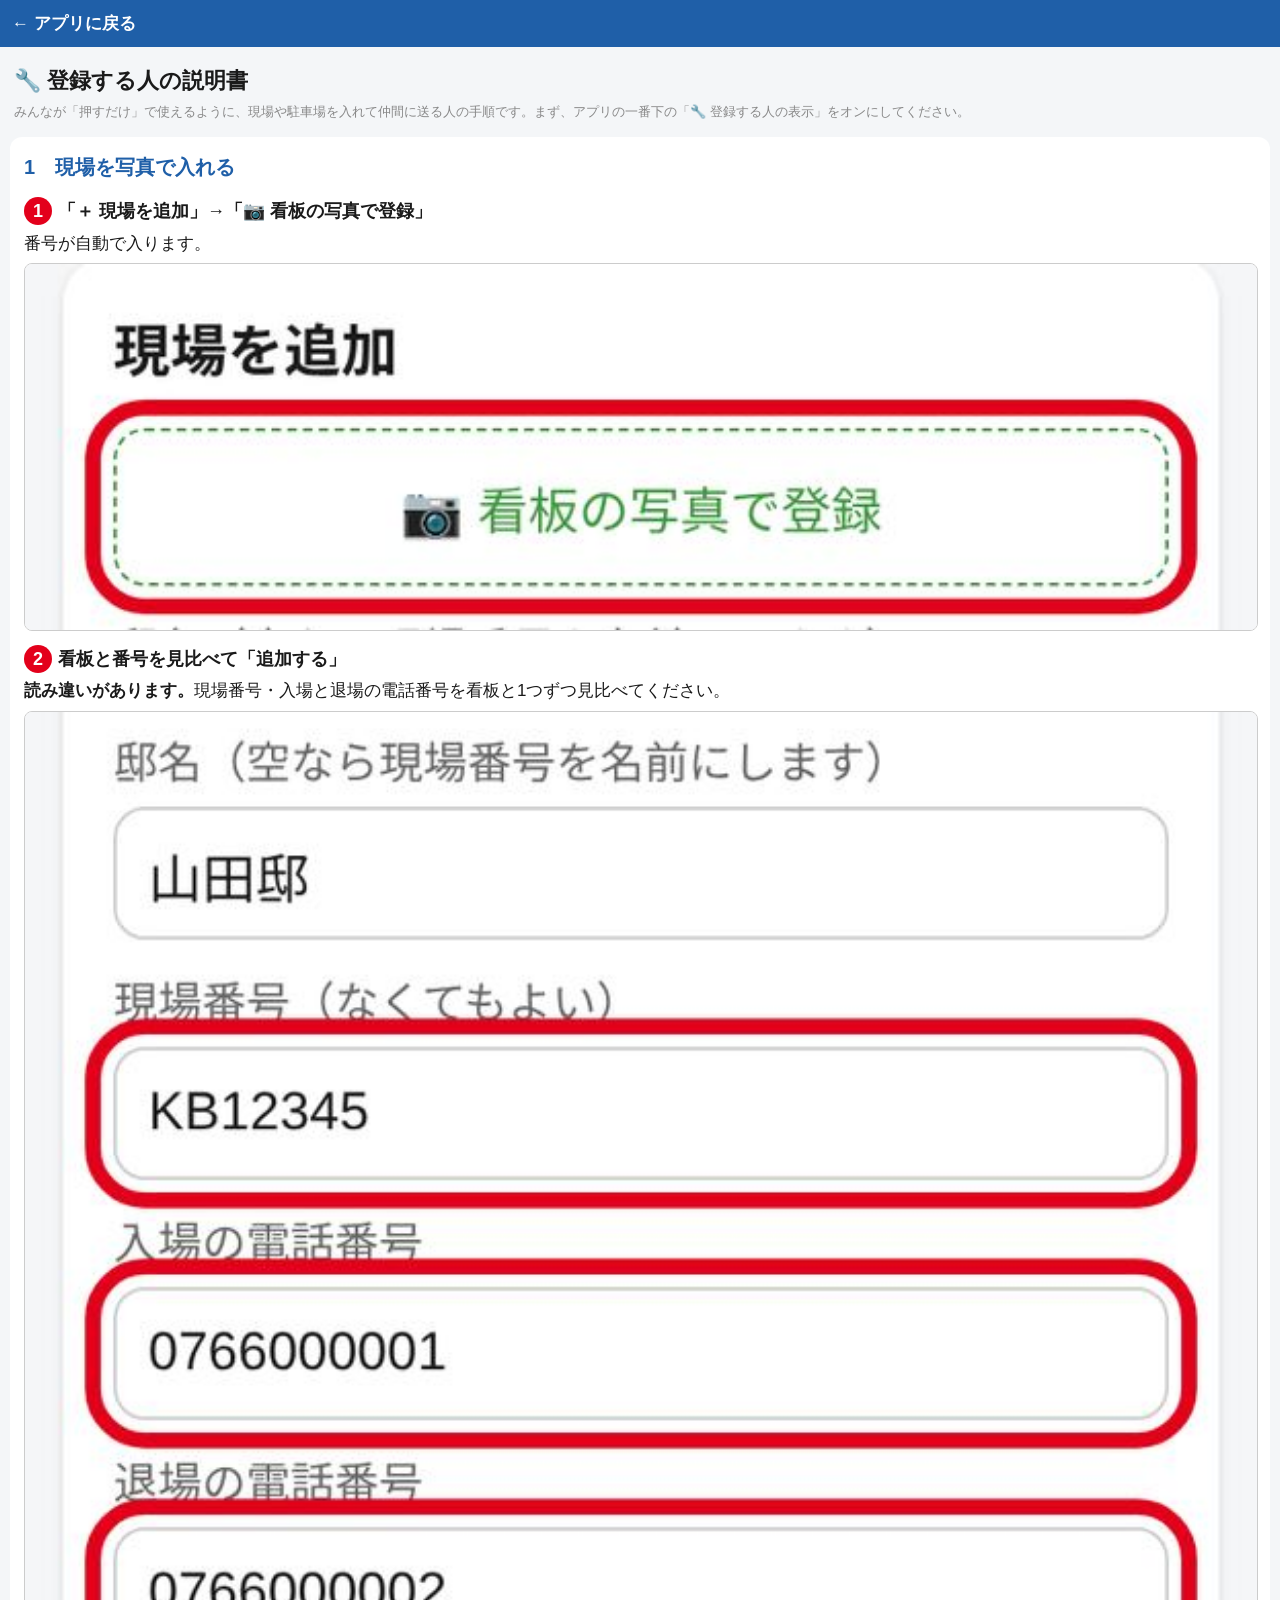
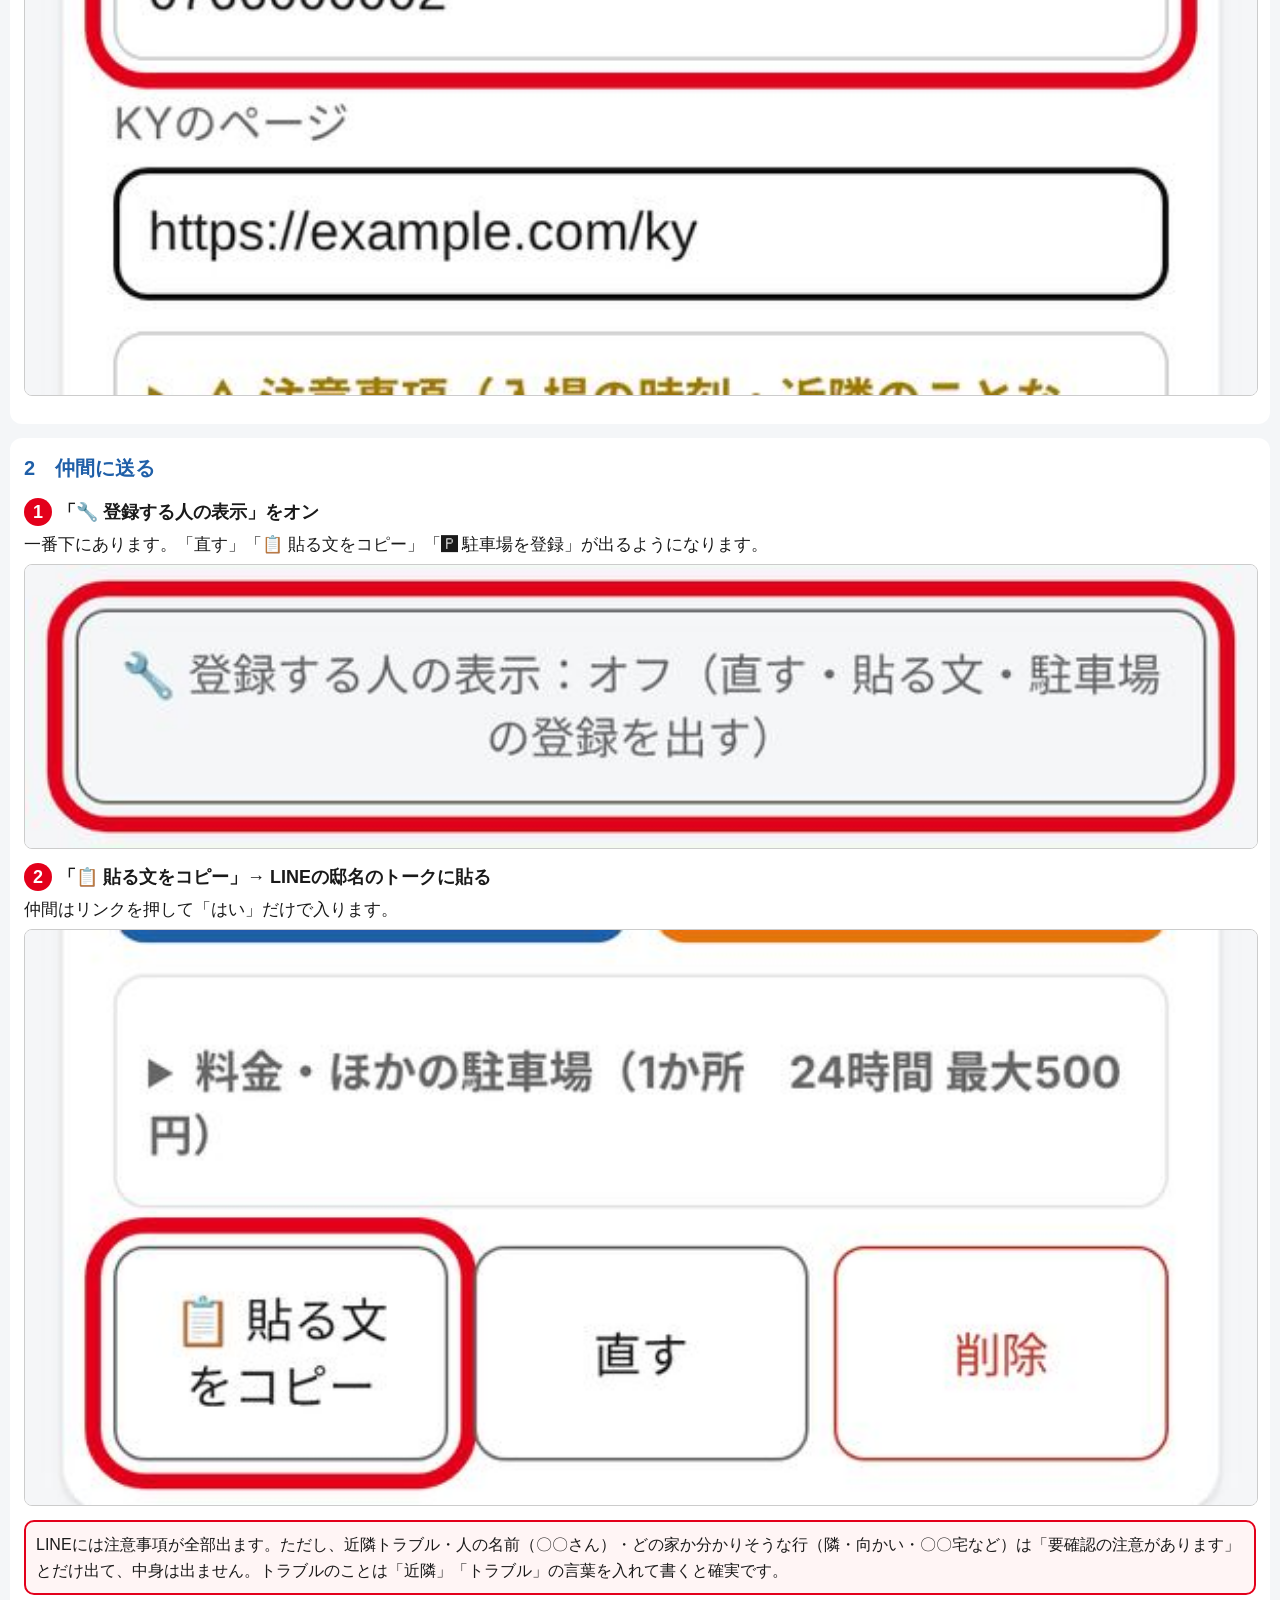
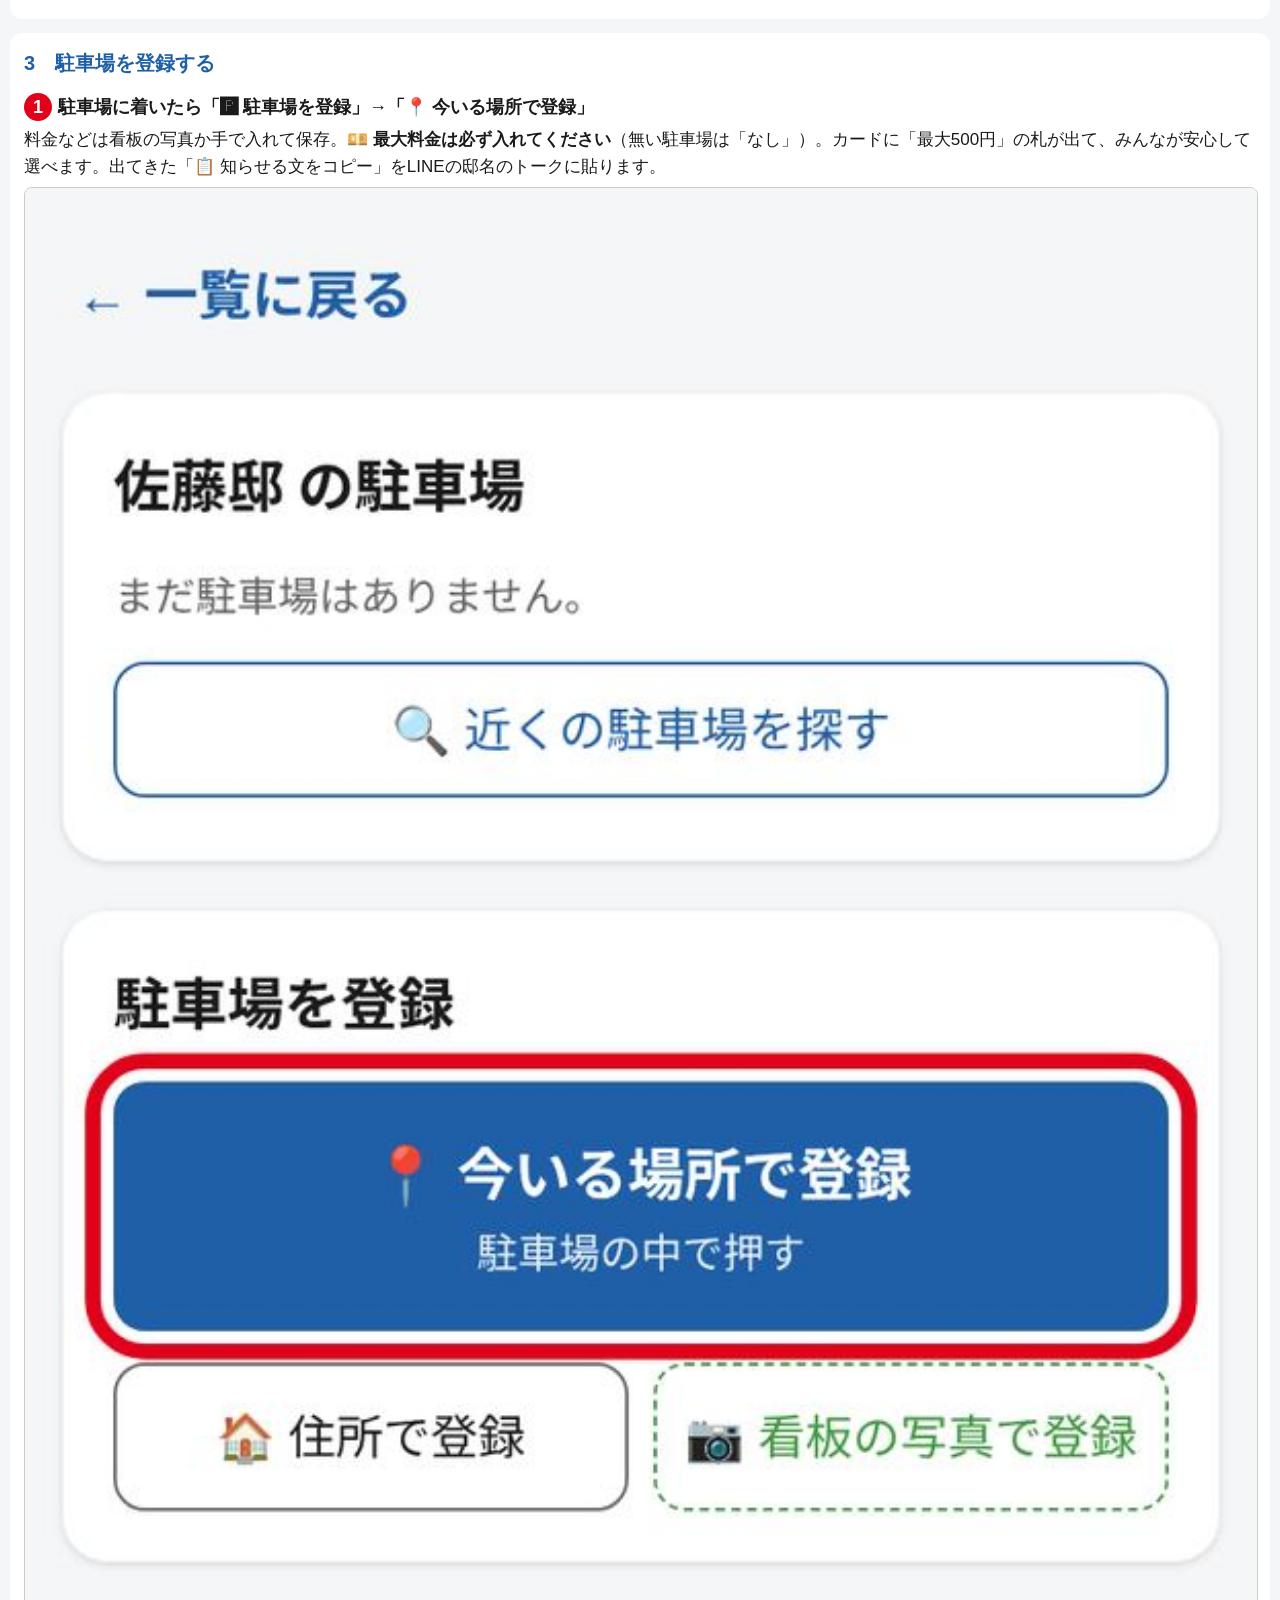
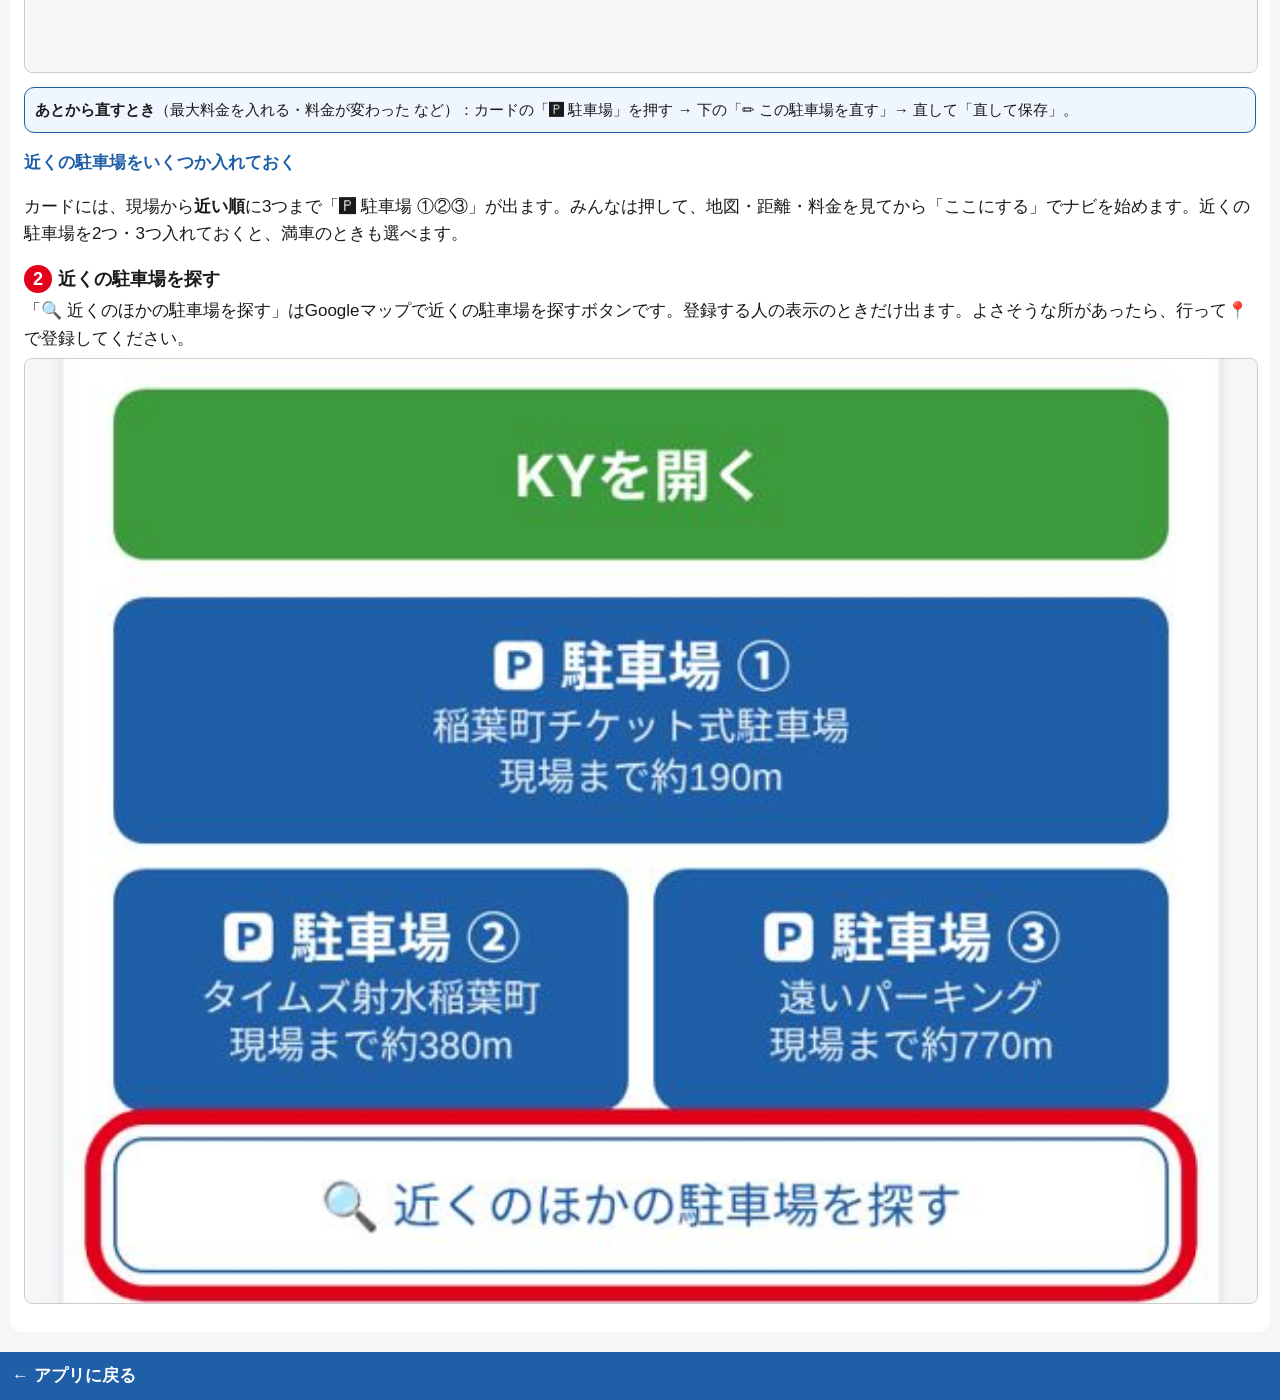
==== commit 6674bfb6: "駐車場に「最大料金」の欄を足す（なしも書ける）。駐車場を見る画面に「✏ この駐車場を直す」（🔧の人だけ、最大料金が分からなければその欄から）。看板の写真で読めた最大料金も入る、版42 Co-Autho" ====
--- a/guide-reg.html
+++ b/guide-reg.html
@@ -34,7 +34,8 @@
 <div class="step"><div class="st"><span class="no">2</span>「📋 貼る文をコピー」→ LINEの邸名のトークに貼る</div><p>仲間はリンクを押して「はい」だけで入ります。</p><img src="guide/2_share.jpg" loading="lazy" style="width:100%" alt=""></div>
 <div class="box">LINEには注意事項が全部出ます。ただし、近隣トラブル・人の名前（〇〇さん）・どの家か分かりそうな行（隣・向かい・〇〇宅など）は「要確認の注意があります」とだけ出て、中身は出ません。トラブルのことは「近隣」「トラブル」の言葉を入れて書くと確実です。</div></section>
 <section><h2>3　駐車場を登録する</h2>
-<div class="step"><div class="st"><span class="no">1</span>駐車場に着いたら「🅿 駐車場を登録」→「📍 今いる場所で登録」</div><p>料金などは看板の写真か手で入れて保存。出てきた「📋 知らせる文をコピー」をLINEの邸名のトークに貼ります。</p><img src="guide/6_here.jpg" loading="lazy" style="width:100%" alt=""></div>
+<div class="step"><div class="st"><span class="no">1</span>駐車場に着いたら「🅿 駐車場を登録」→「📍 今いる場所で登録」</div><p>料金などは看板の写真か手で入れて保存。<b>💴 最大料金は必ず入れてください</b>（無い駐車場は「なし」）。カードに「最大500円」の札が出て、みんなが安心して選べます。出てきた「📋 知らせる文をコピー」をLINEの邸名のトークに貼ります。</p><img src="guide/6_here.jpg" loading="lazy" style="width:100%" alt=""></div>
+<div class="tip"><b>あとから直すとき</b>（最大料金を入れる・料金が変わった など）：カードの「🅿 駐車場」を押す → 下の「✏ この駐車場を直す」→ 直して「直して保存」。</div>
 <h3>近くの駐車場をいくつか入れておく</h3>
 <p>カードには、現場から<b>近い順</b>に3つまで「🅿 駐車場 ①②③」が出ます。みんなは押して、地図・距離・料金を見てから「ここにする」でナビを始めます。近くの駐車場を2つ・3つ入れておくと、満車のときも選べます。</p>
 <div class="step"><div class="st"><span class="no">2</span>近くの駐車場を探す</div><p>「🔍 近くのほかの駐車場を探す」はGoogleマップで近くの駐車場を探すボタンです。登録する人の表示のときだけ出ます。よさそうな所があったら、行って📍で登録してください。</p><img src="guide/7_find.jpg" loading="lazy" style="width:100%" alt=""></div></section>
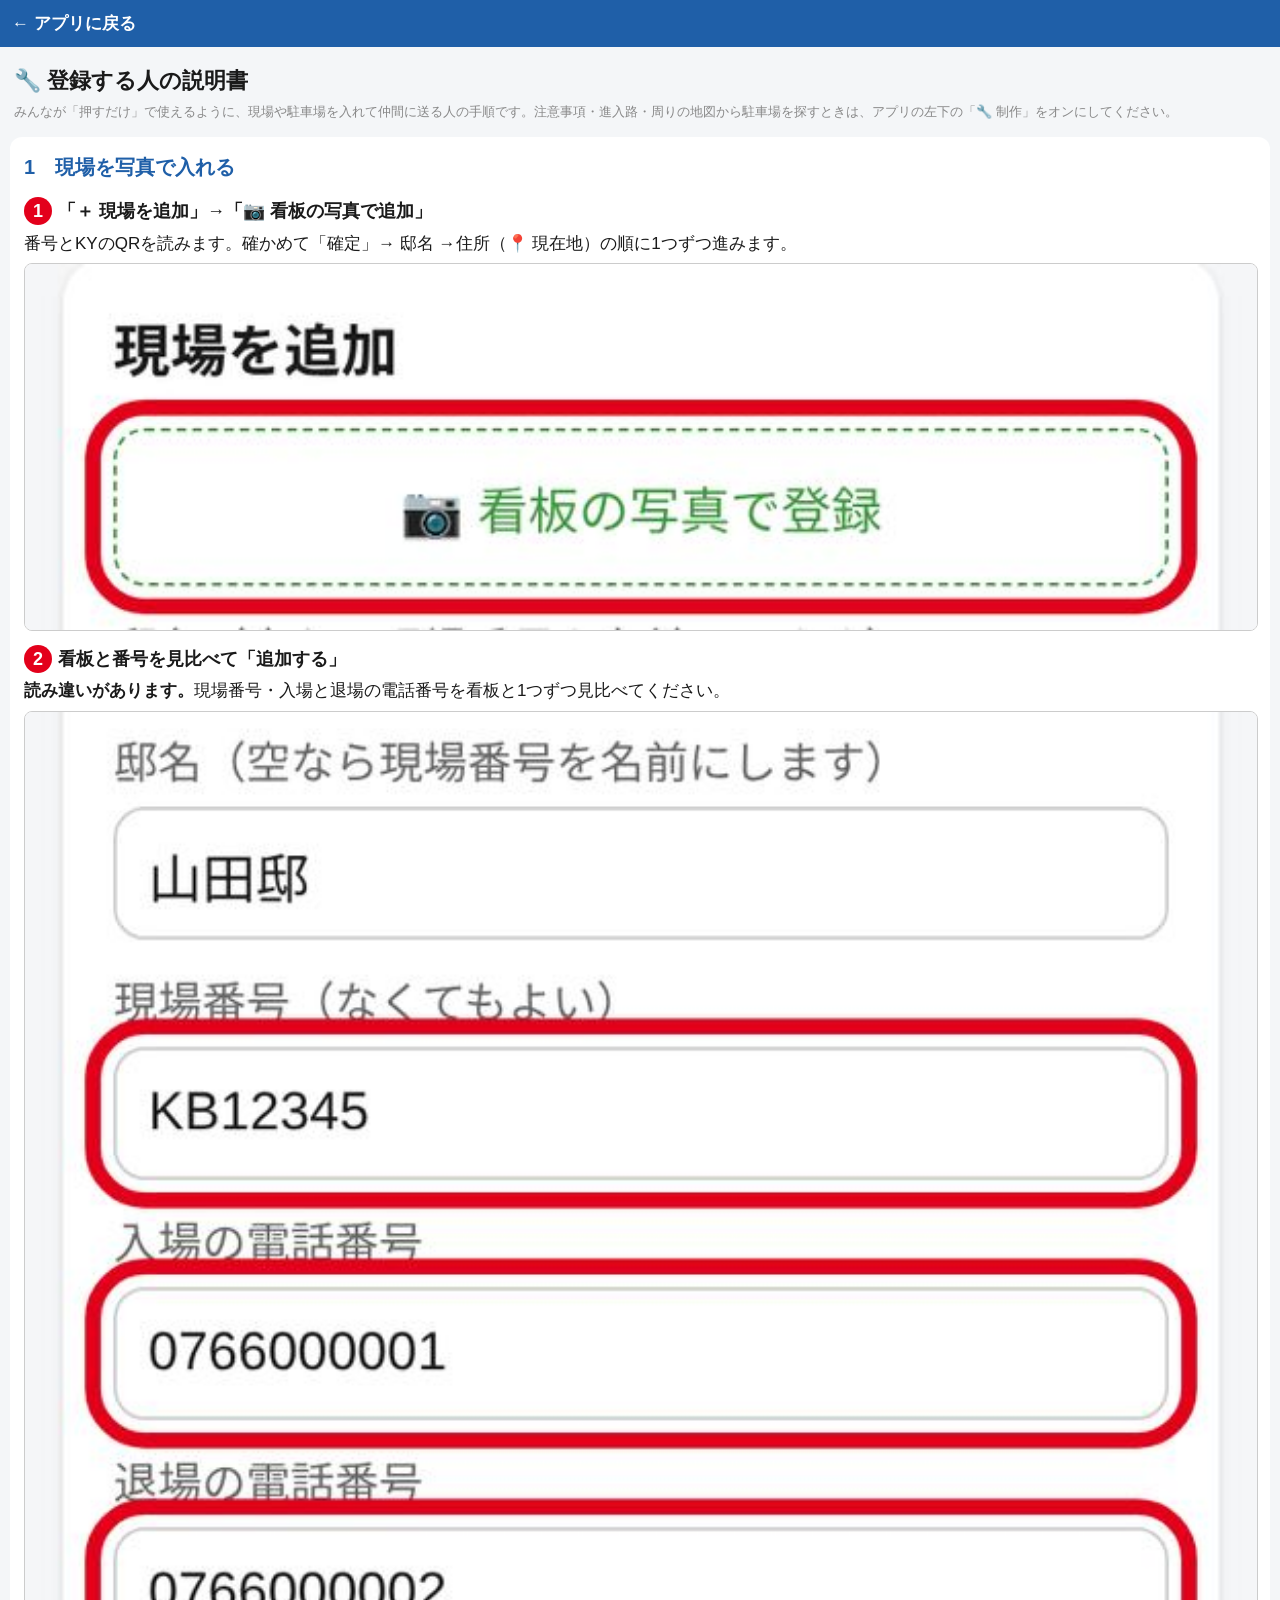
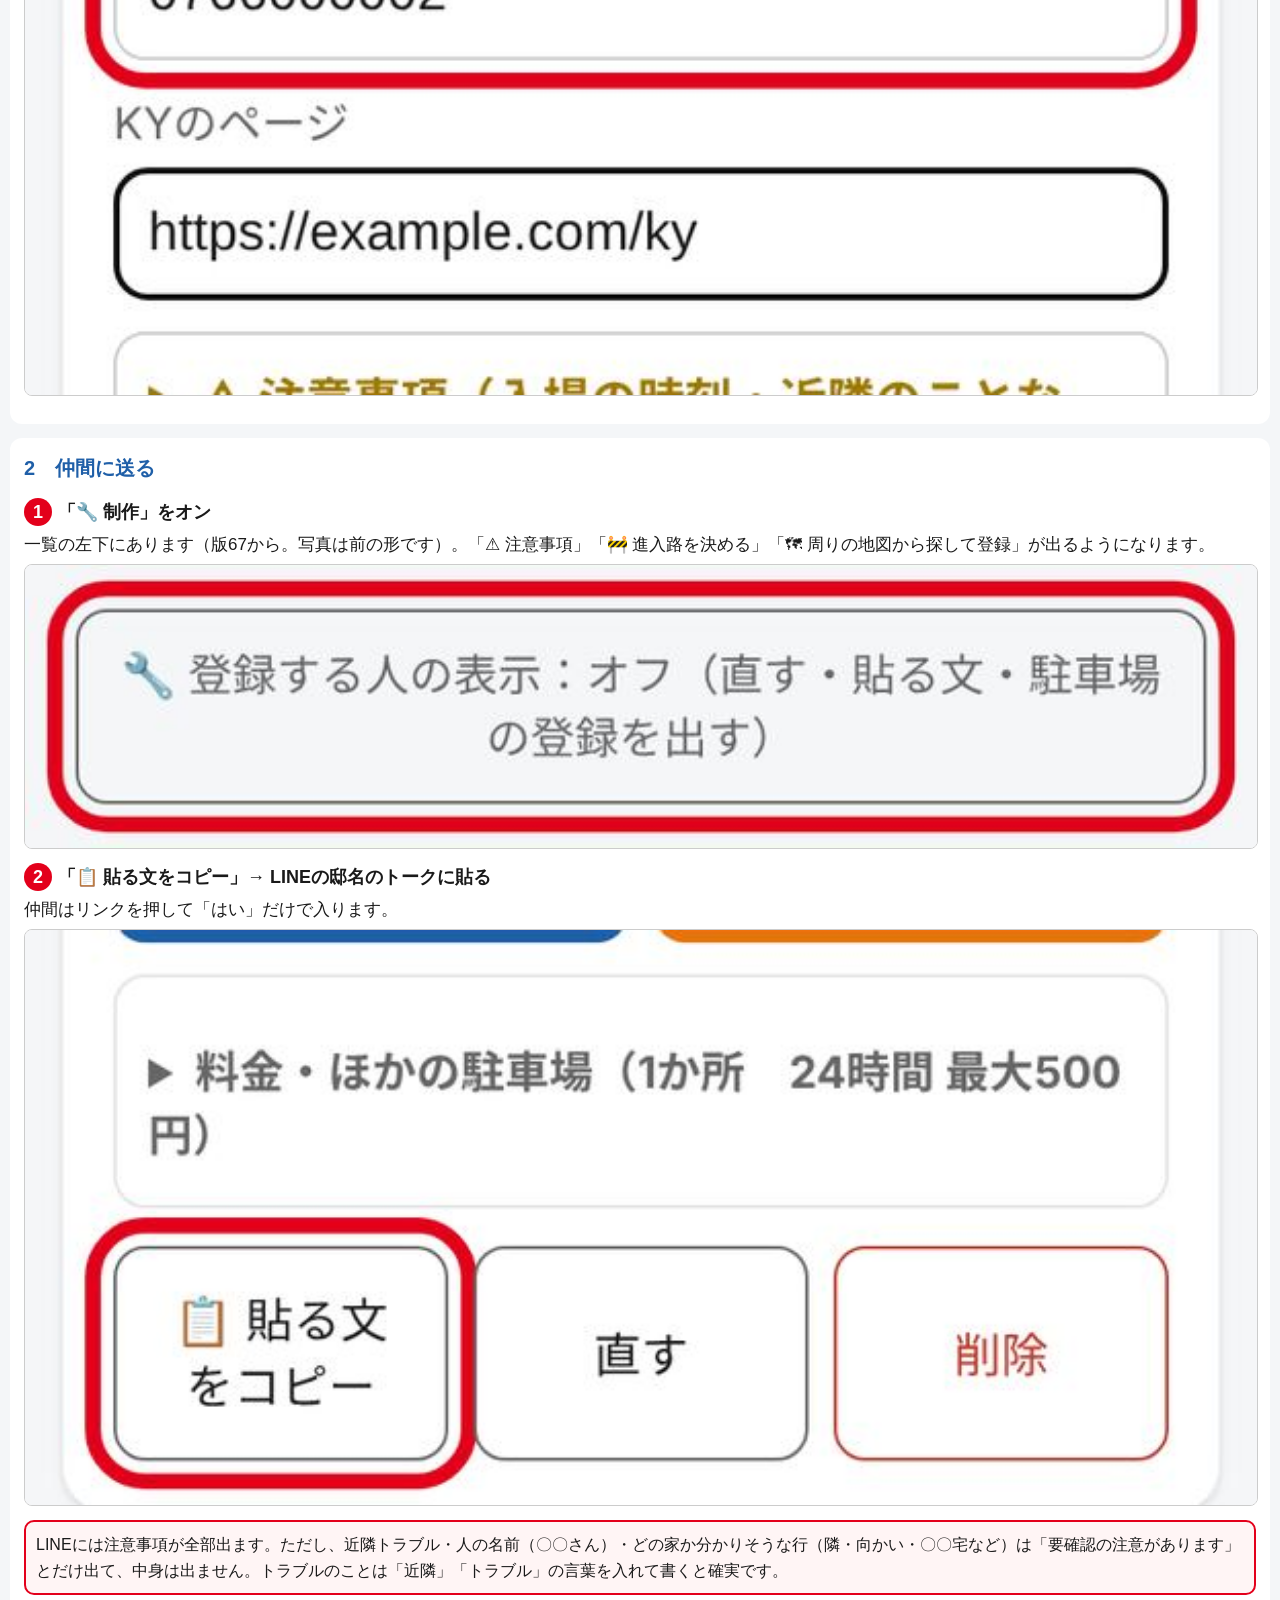
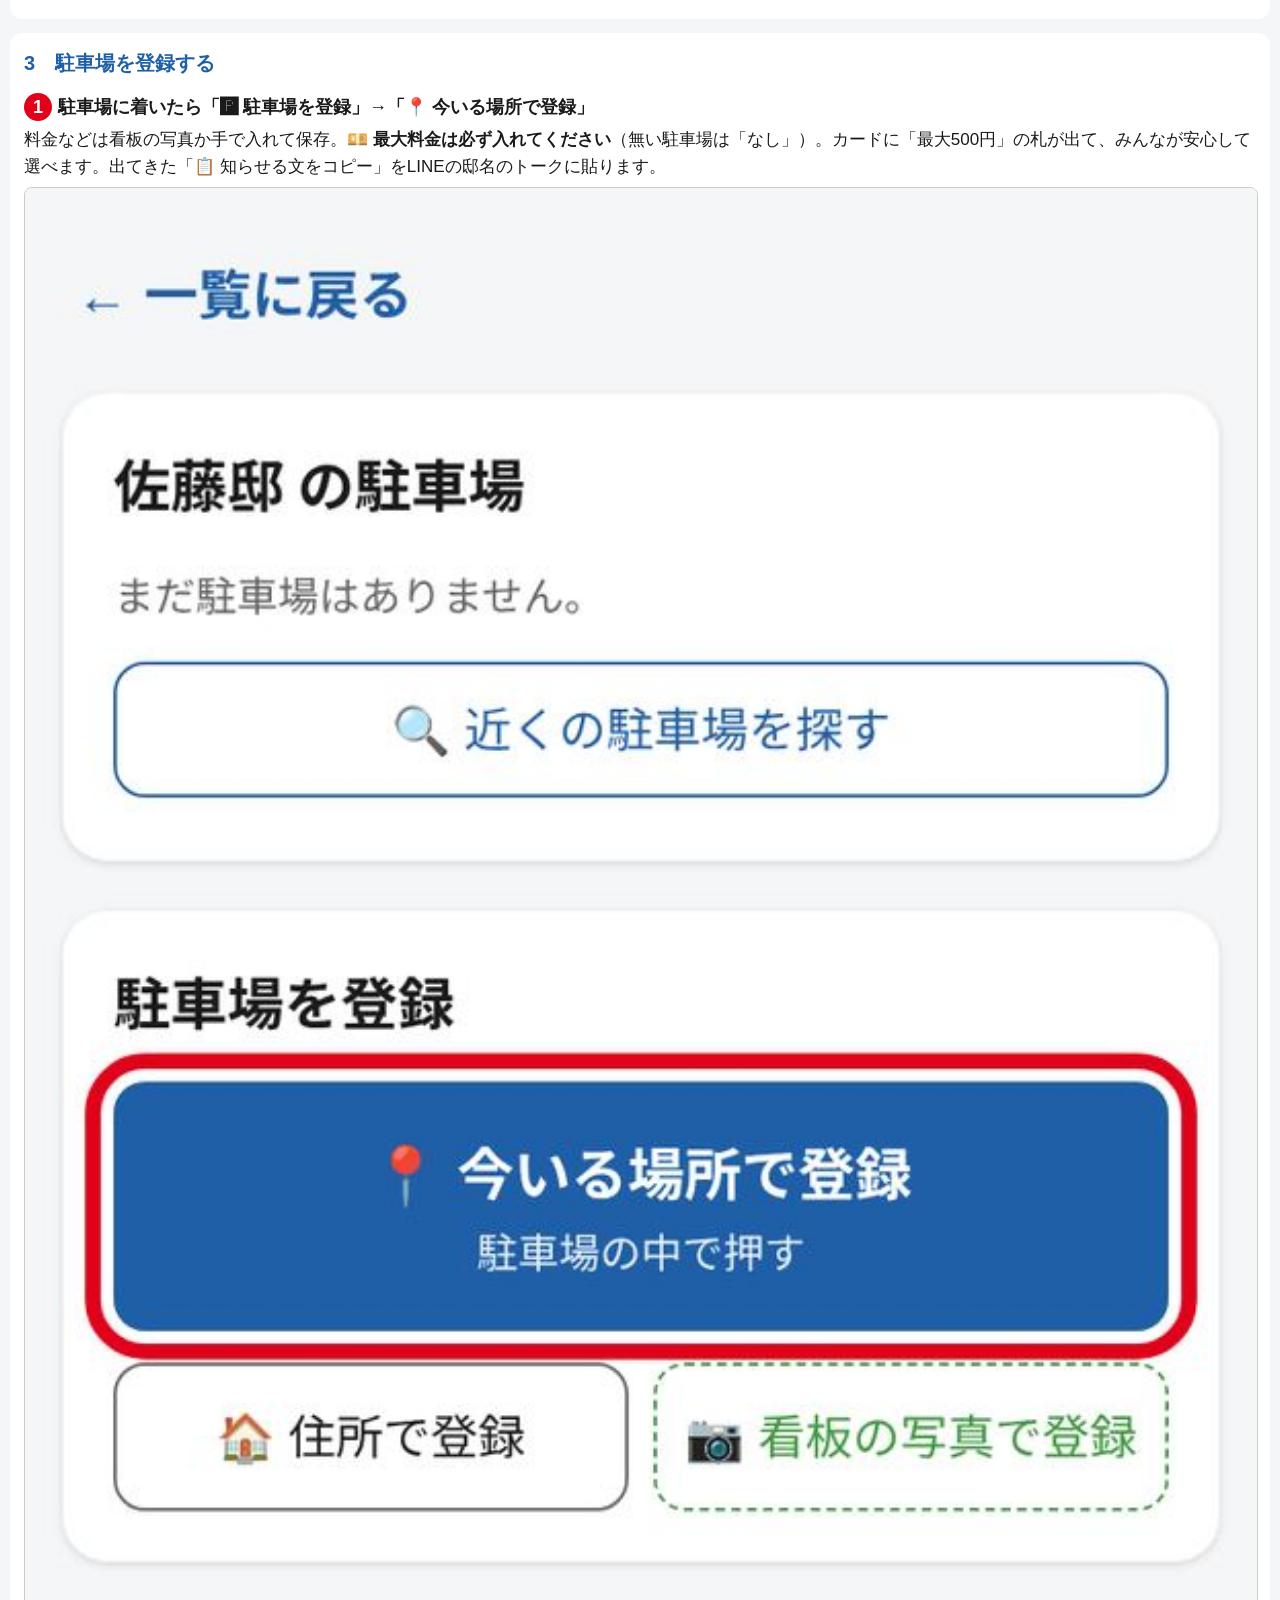
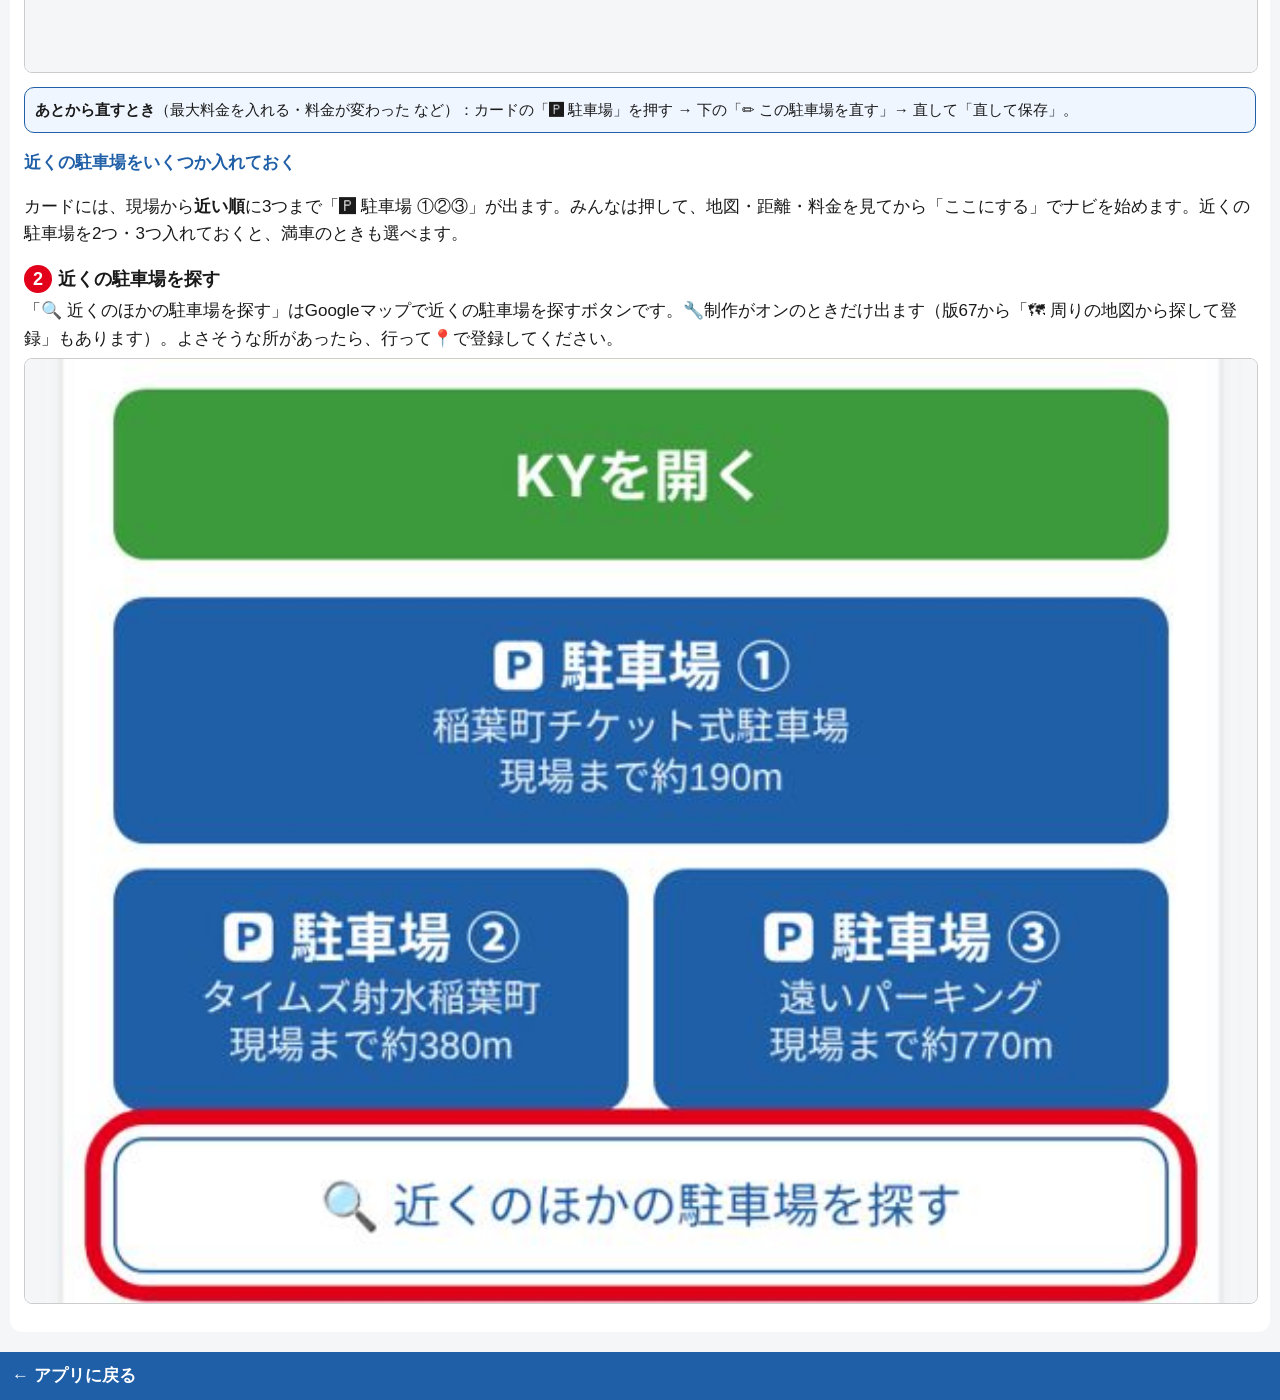
==== commit 7a8f487f: "版67：現場の追加を1つずつ確定する形に（写真→電話・QRの確認→邸名→住所📍現在地とピン→完了）。🔧制作を左下に浮かせ、注意事項・進入路・周りの地図から駐車場を探す（現場と駐車場の印）は制作オンだけ" ====
--- a/guide-reg.html
+++ b/guide-reg.html
@@ -25,12 +25,12 @@
 <body>
 <div class="bar"><a href="./">← アプリに戻る</a></div>
 <h1>🔧 登録する人の説明書</h1>
-<p class="small" style="margin:0 14px">みんなが「押すだけ」で使えるように、現場や駐車場を入れて仲間に送る人の手順です。まず、アプリの一番下の「🔧 登録する人の表示」をオンにしてください。</p>
+<p class="small" style="margin:0 14px">みんなが「押すだけ」で使えるように、現場や駐車場を入れて仲間に送る人の手順です。注意事項・進入路・周りの地図から駐車場を探すときは、アプリの左下の「🔧 制作」をオンにしてください。</p>
 <section><h2>1　現場を写真で入れる</h2>
-<div class="step"><div class="st"><span class="no">1</span>「＋ 現場を追加」→「📷 看板の写真で登録」</div><p>番号が自動で入ります。</p><img src="guide/1_photo.jpg" loading="lazy" style="width:100%" alt=""></div>
+<div class="step"><div class="st"><span class="no">1</span>「＋ 現場を追加」→「📷 看板の写真で追加」</div><p>番号とKYのQRを読みます。確かめて「確定」→ 邸名 →住所（📍 現在地）の順に1つずつ進みます。</p><img src="guide/1_photo.jpg" loading="lazy" style="width:100%" alt=""></div>
 <div class="step"><div class="st"><span class="no">2</span>看板と番号を見比べて「追加する」</div><p><b>読み違いがあります。</b>現場番号・入場と退場の電話番号を看板と1つずつ見比べてください。</p><img src="guide/1_form.jpg" loading="lazy" style="width:100%" alt=""></div></section>
 <section><h2>2　仲間に送る</h2>
-<div class="step"><div class="st"><span class="no">1</span>「🔧 登録する人の表示」をオン</div><p>一番下にあります。「直す」「📋 貼る文をコピー」「🅿 駐車場を登録」が出るようになります。</p><img src="guide/2_mode.jpg" loading="lazy" style="width:100%" alt=""></div>
+<div class="step"><div class="st"><span class="no">1</span>「🔧 制作」をオン</div><p>一覧の左下にあります（版67から。写真は前の形です）。「⚠ 注意事項」「🚧 進入路を決める」「🗺 周りの地図から探して登録」が出るようになります。</p><img src="guide/2_mode.jpg" loading="lazy" style="width:100%" alt=""></div>
 <div class="step"><div class="st"><span class="no">2</span>「📋 貼る文をコピー」→ LINEの邸名のトークに貼る</div><p>仲間はリンクを押して「はい」だけで入ります。</p><img src="guide/2_share.jpg" loading="lazy" style="width:100%" alt=""></div>
 <div class="box">LINEには注意事項が全部出ます。ただし、近隣トラブル・人の名前（〇〇さん）・どの家か分かりそうな行（隣・向かい・〇〇宅など）は「要確認の注意があります」とだけ出て、中身は出ません。トラブルのことは「近隣」「トラブル」の言葉を入れて書くと確実です。</div></section>
 <section><h2>3　駐車場を登録する</h2>
@@ -38,7 +38,7 @@
 <div class="tip"><b>あとから直すとき</b>（最大料金を入れる・料金が変わった など）：カードの「🅿 駐車場」を押す → 下の「✏ この駐車場を直す」→ 直して「直して保存」。</div>
 <h3>近くの駐車場をいくつか入れておく</h3>
 <p>カードには、現場から<b>近い順</b>に3つまで「🅿 駐車場 ①②③」が出ます。みんなは押して、地図・距離・料金を見てから「ここにする」でナビを始めます。近くの駐車場を2つ・3つ入れておくと、満車のときも選べます。</p>
-<div class="step"><div class="st"><span class="no">2</span>近くの駐車場を探す</div><p>「🔍 近くのほかの駐車場を探す」はGoogleマップで近くの駐車場を探すボタンです。登録する人の表示のときだけ出ます。よさそうな所があったら、行って📍で登録してください。</p><img src="guide/7_find.jpg" loading="lazy" style="width:100%" alt=""></div></section>
+<div class="step"><div class="st"><span class="no">2</span>近くの駐車場を探す</div><p>「🔍 近くのほかの駐車場を探す」はGoogleマップで近くの駐車場を探すボタンです。🔧制作がオンのときだけ出ます（版67から「🗺 周りの地図から探して登録」もあります）。よさそうな所があったら、行って📍で登録してください。</p><img src="guide/7_find.jpg" loading="lazy" style="width:100%" alt=""></div></section>
 <div class="bar" style="position:static;margin-top:20px"><a href="./">← アプリに戻る</a></div>
 </body>
 </html>
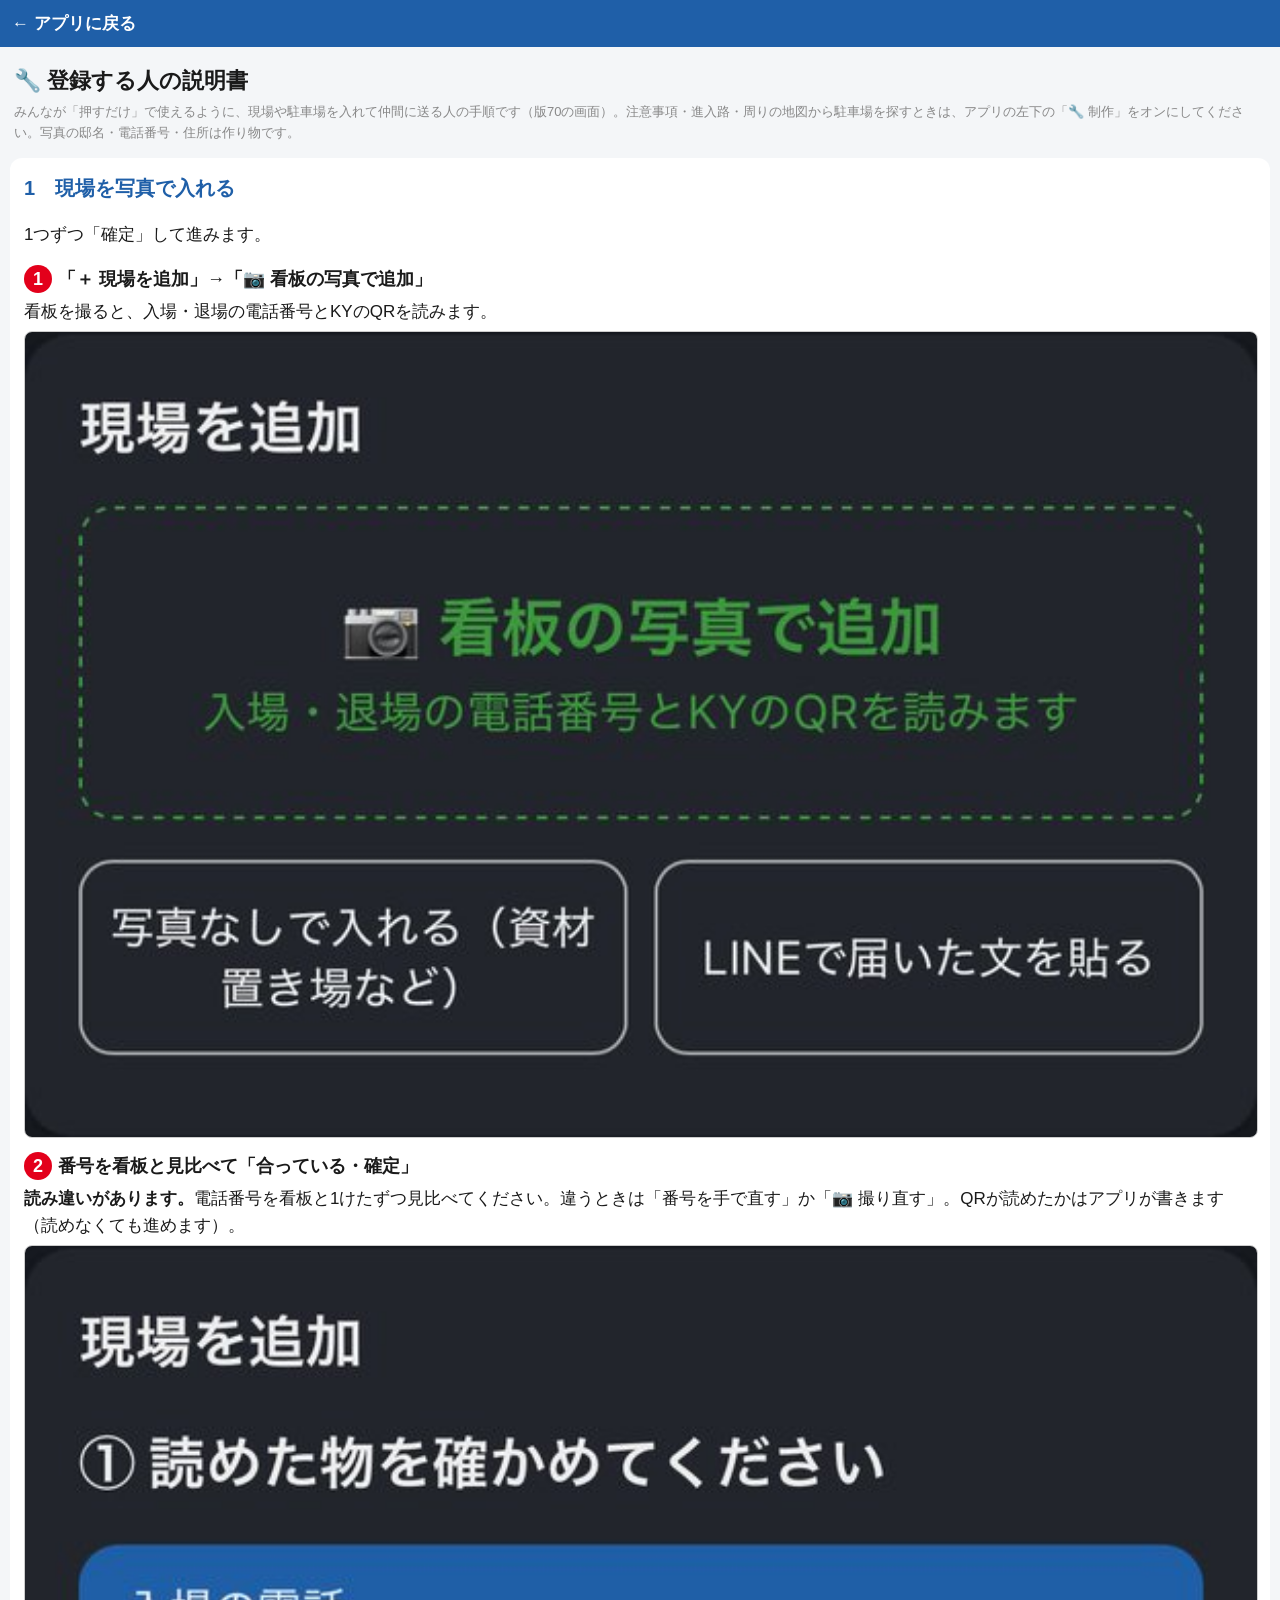
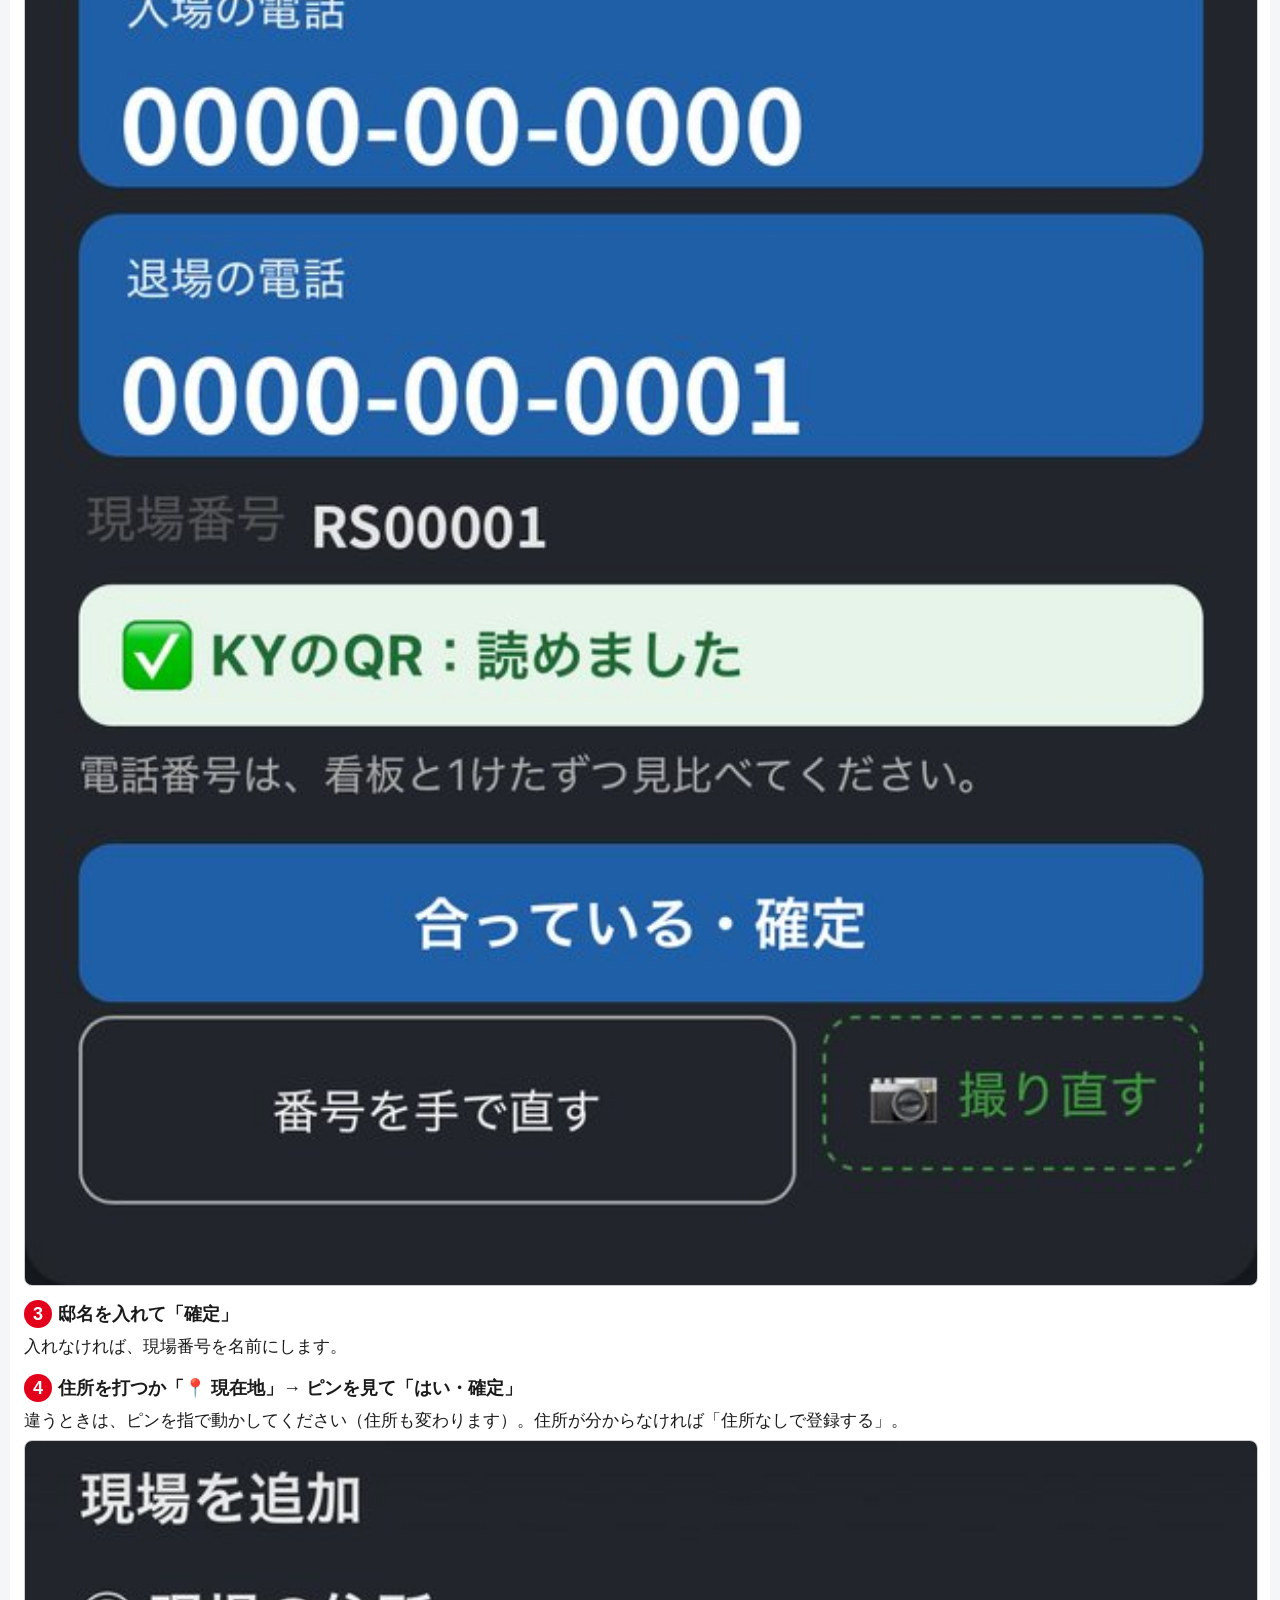
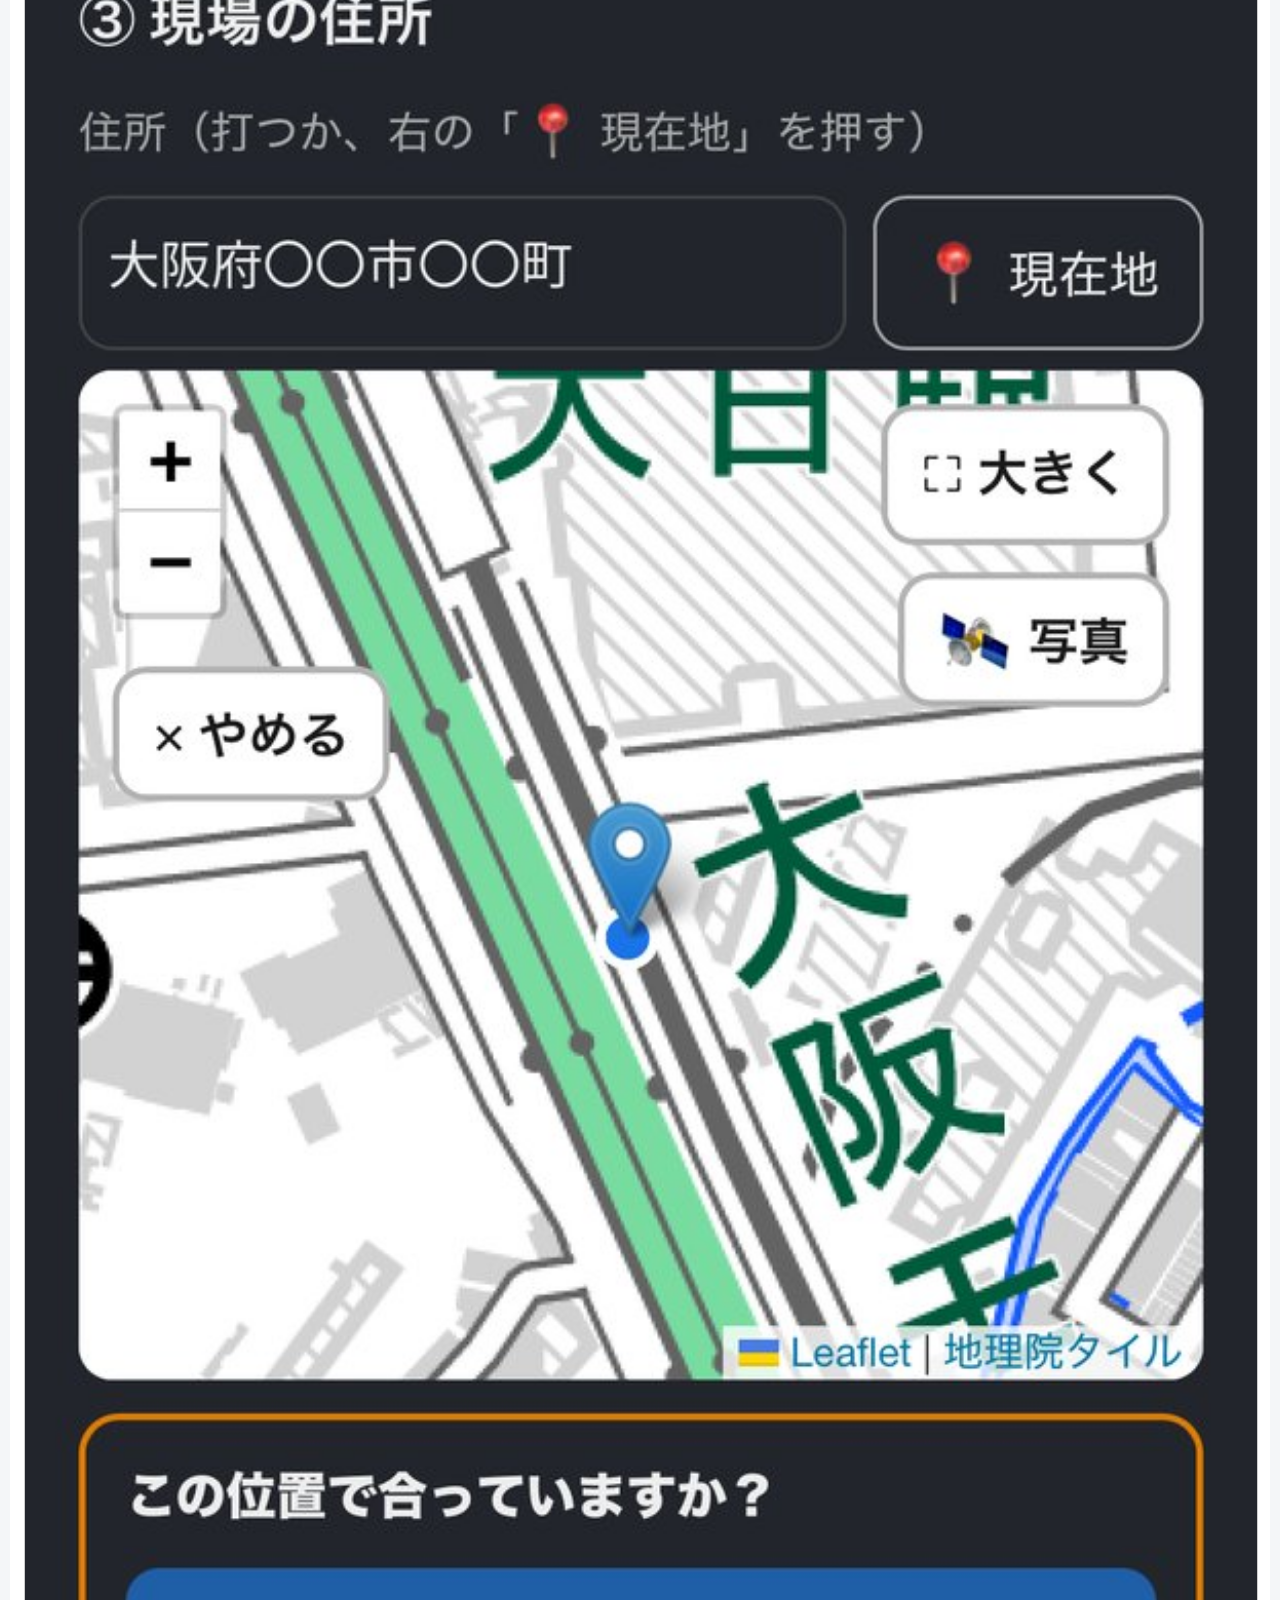
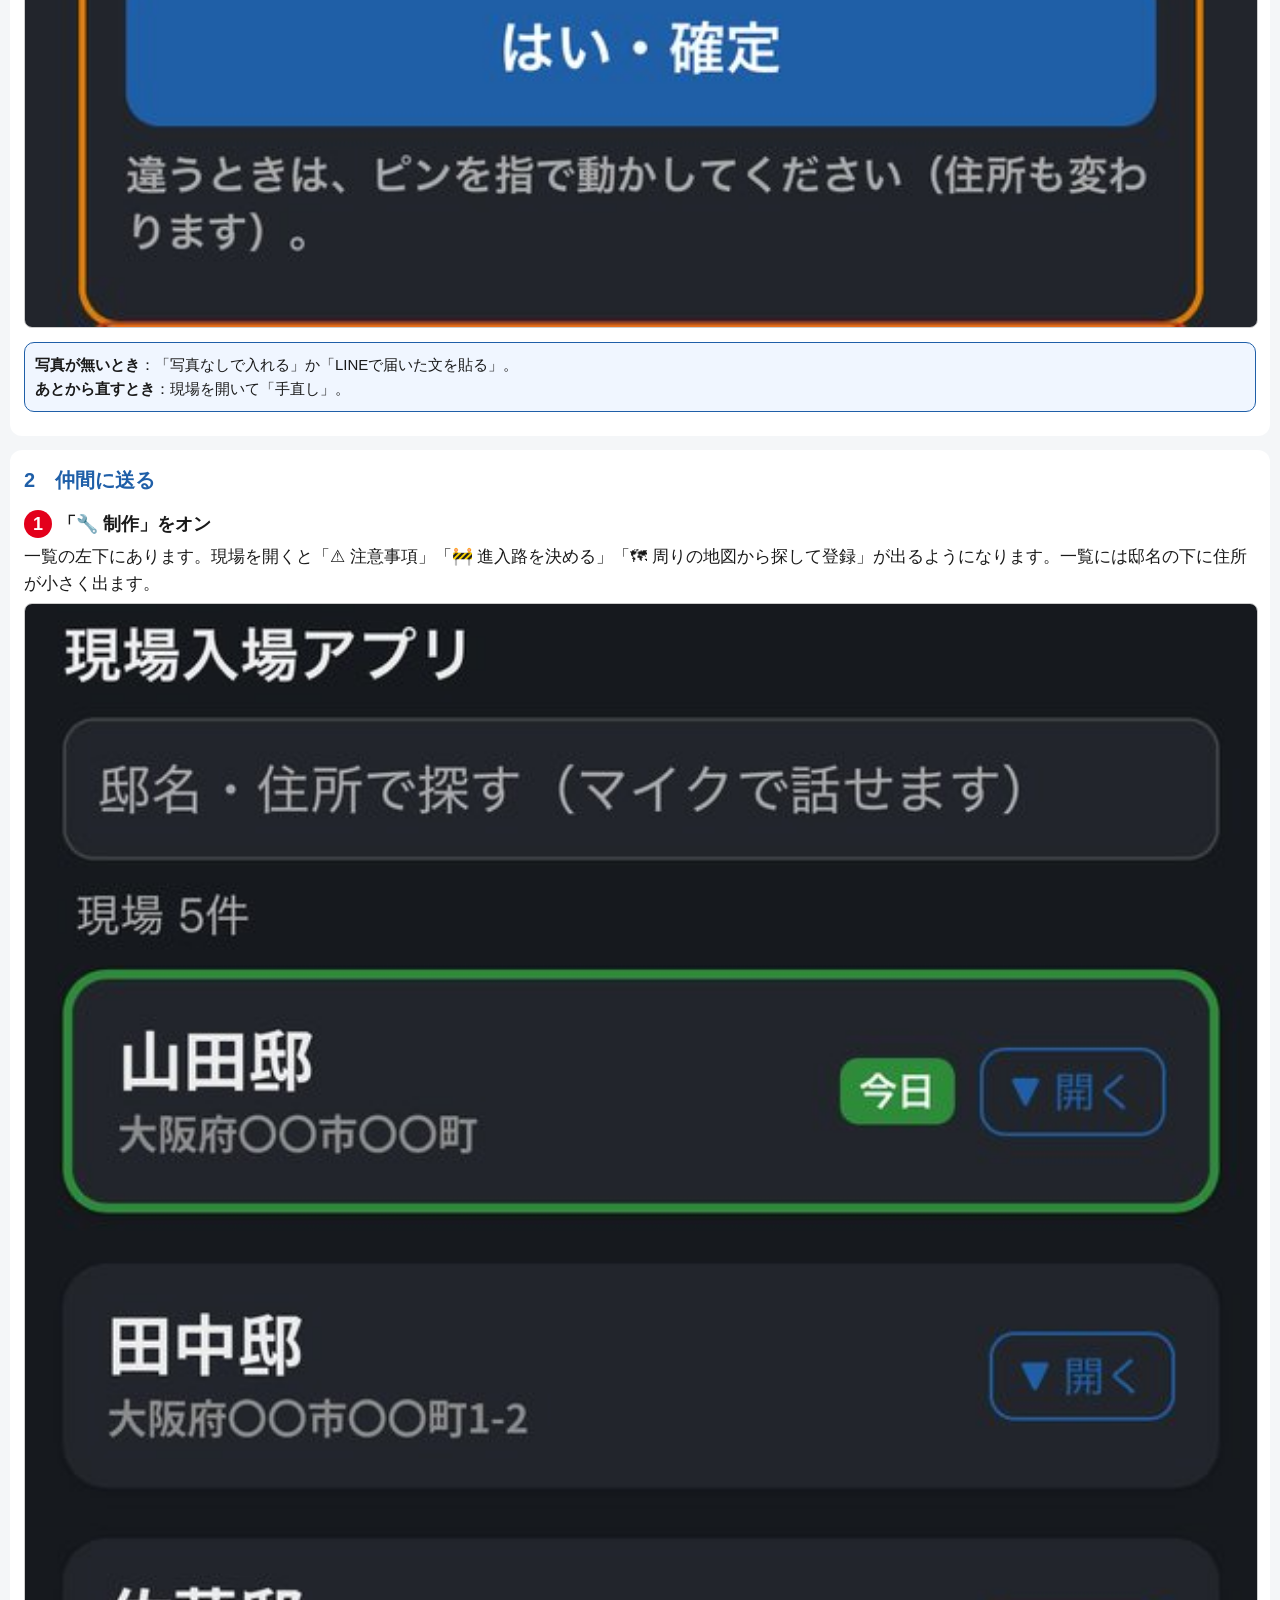
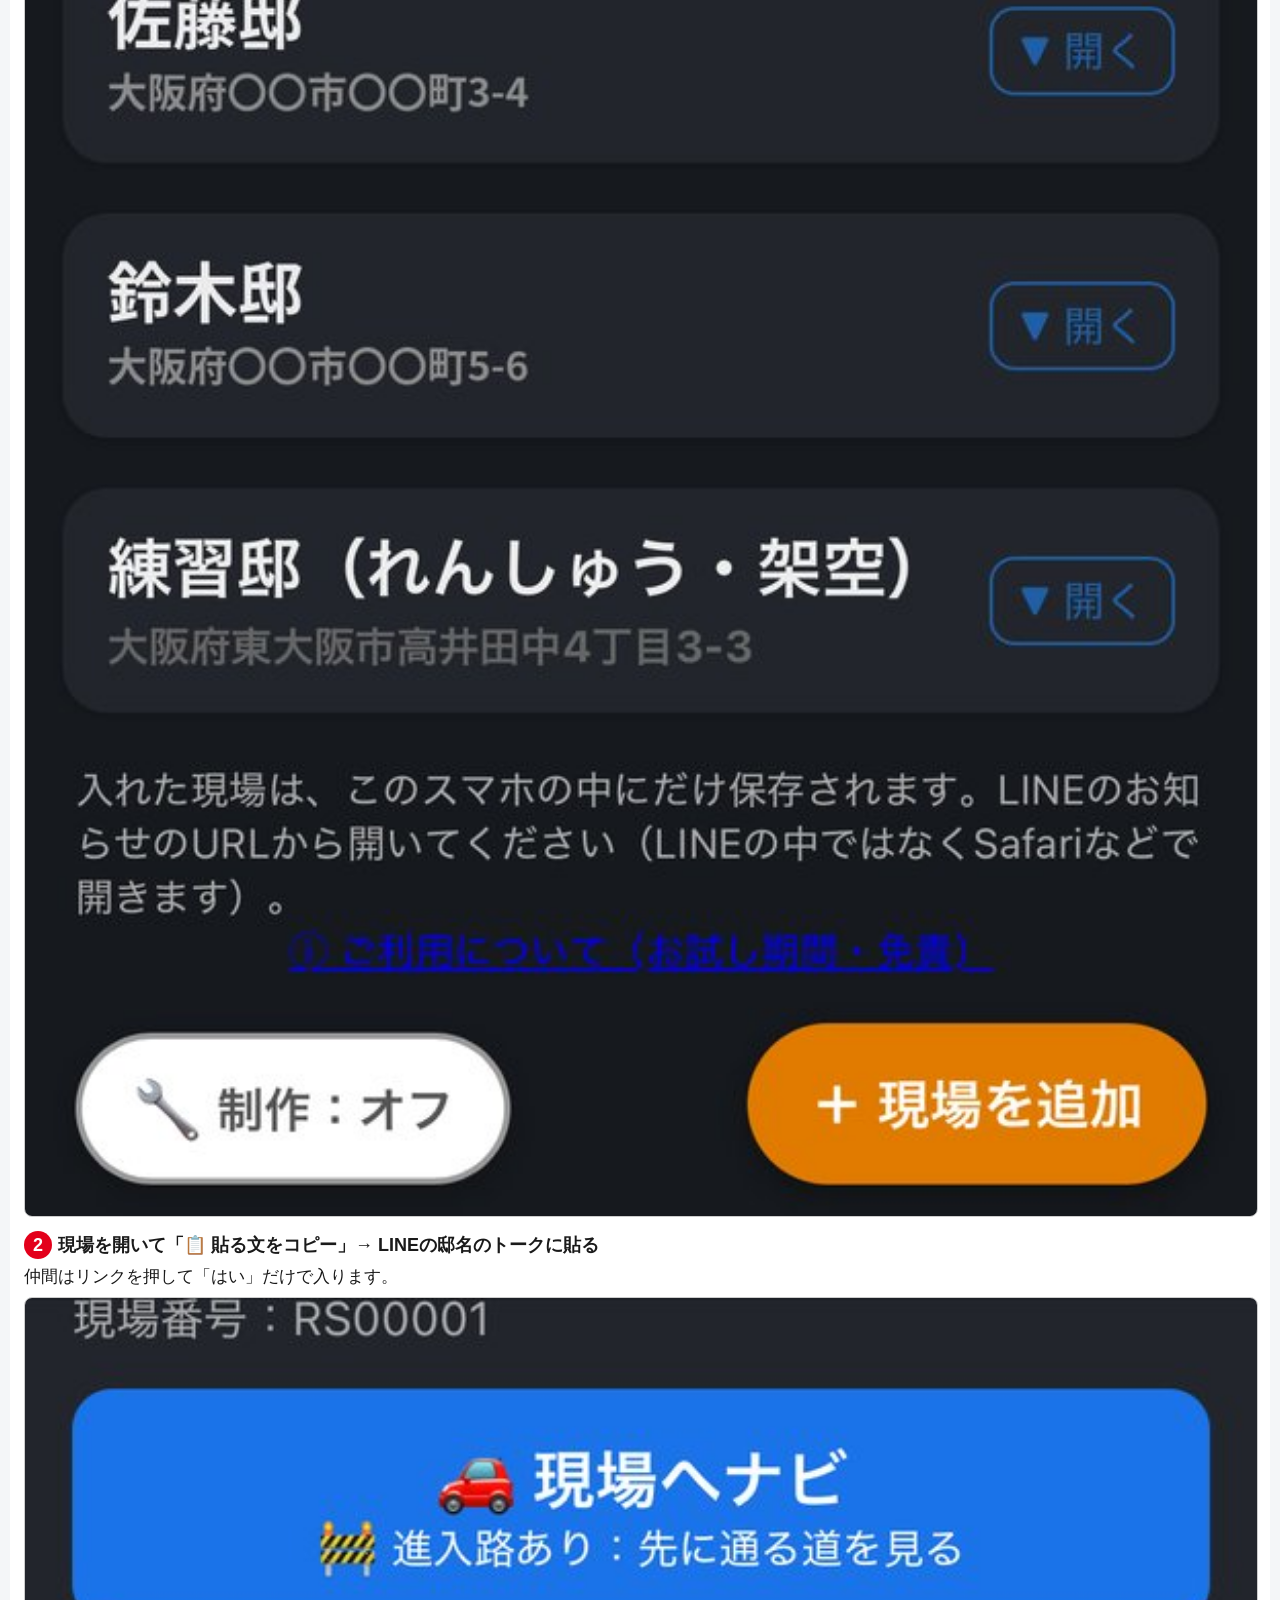
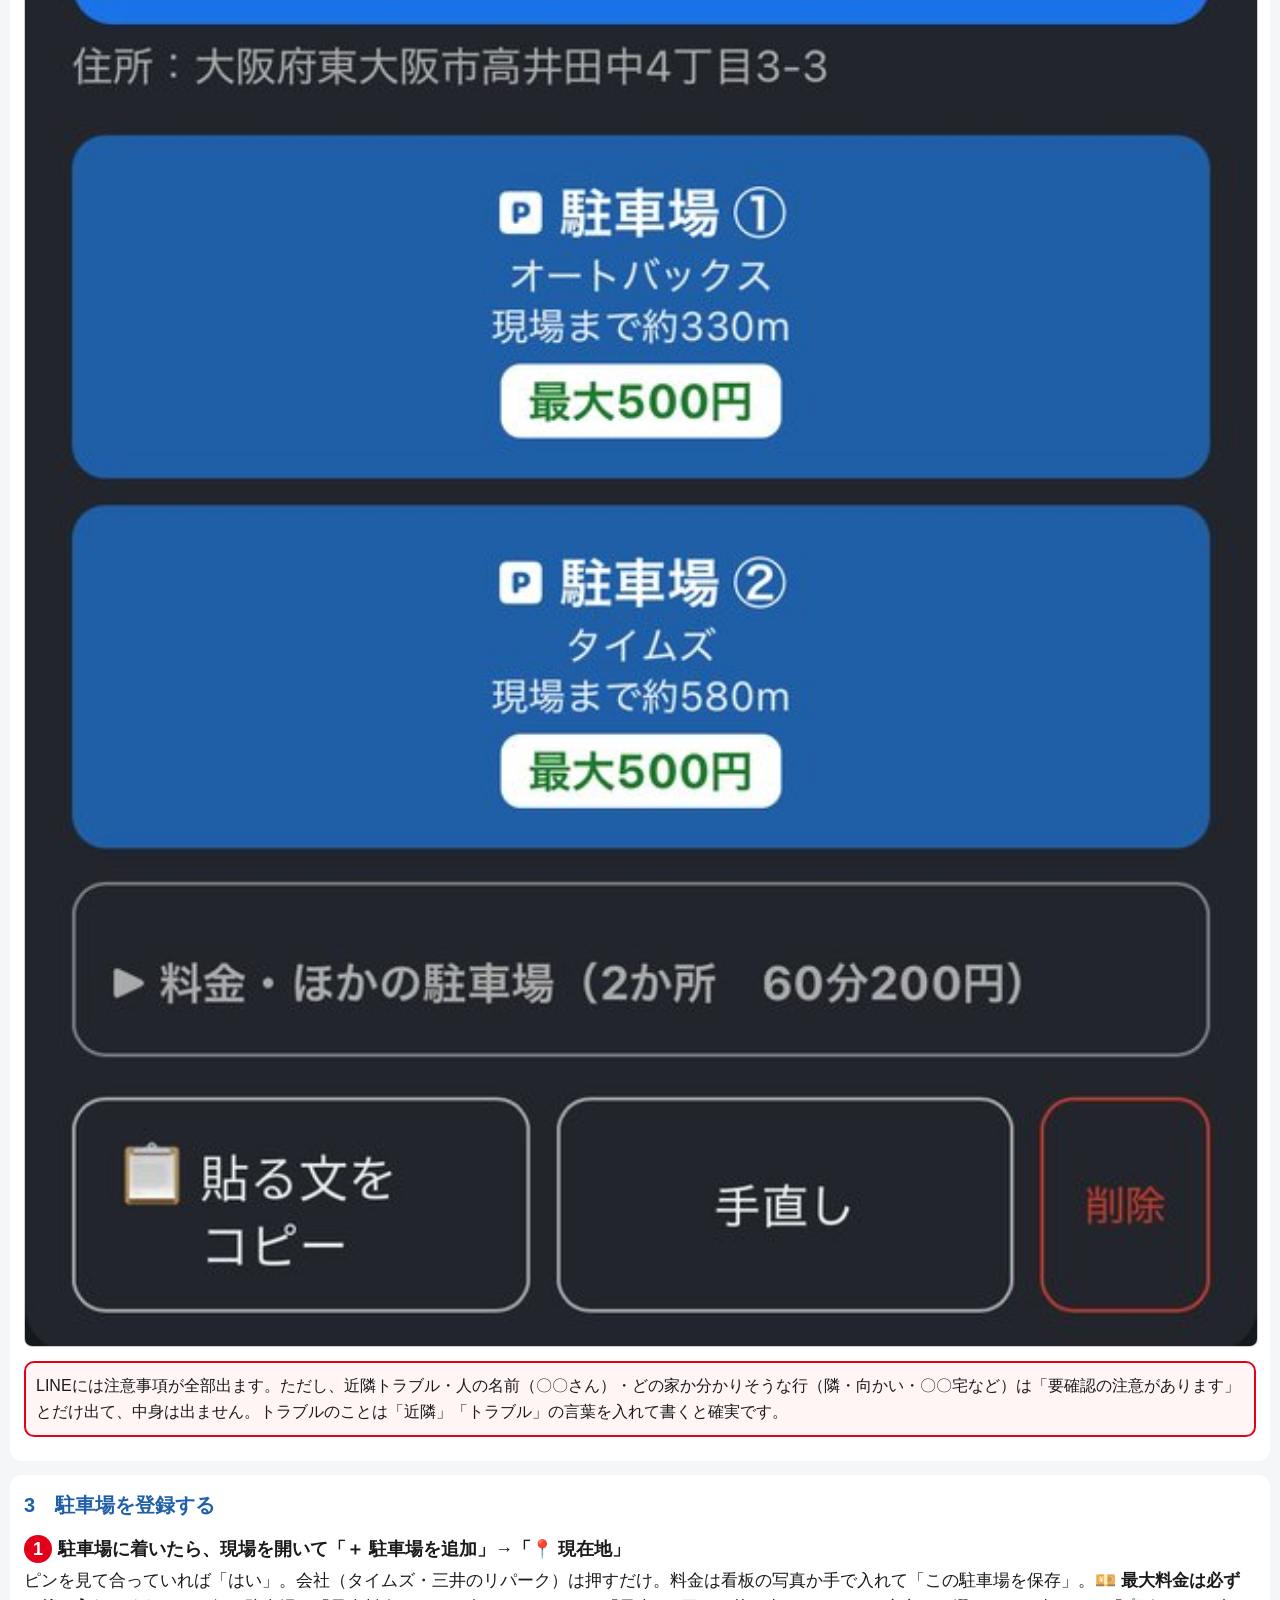
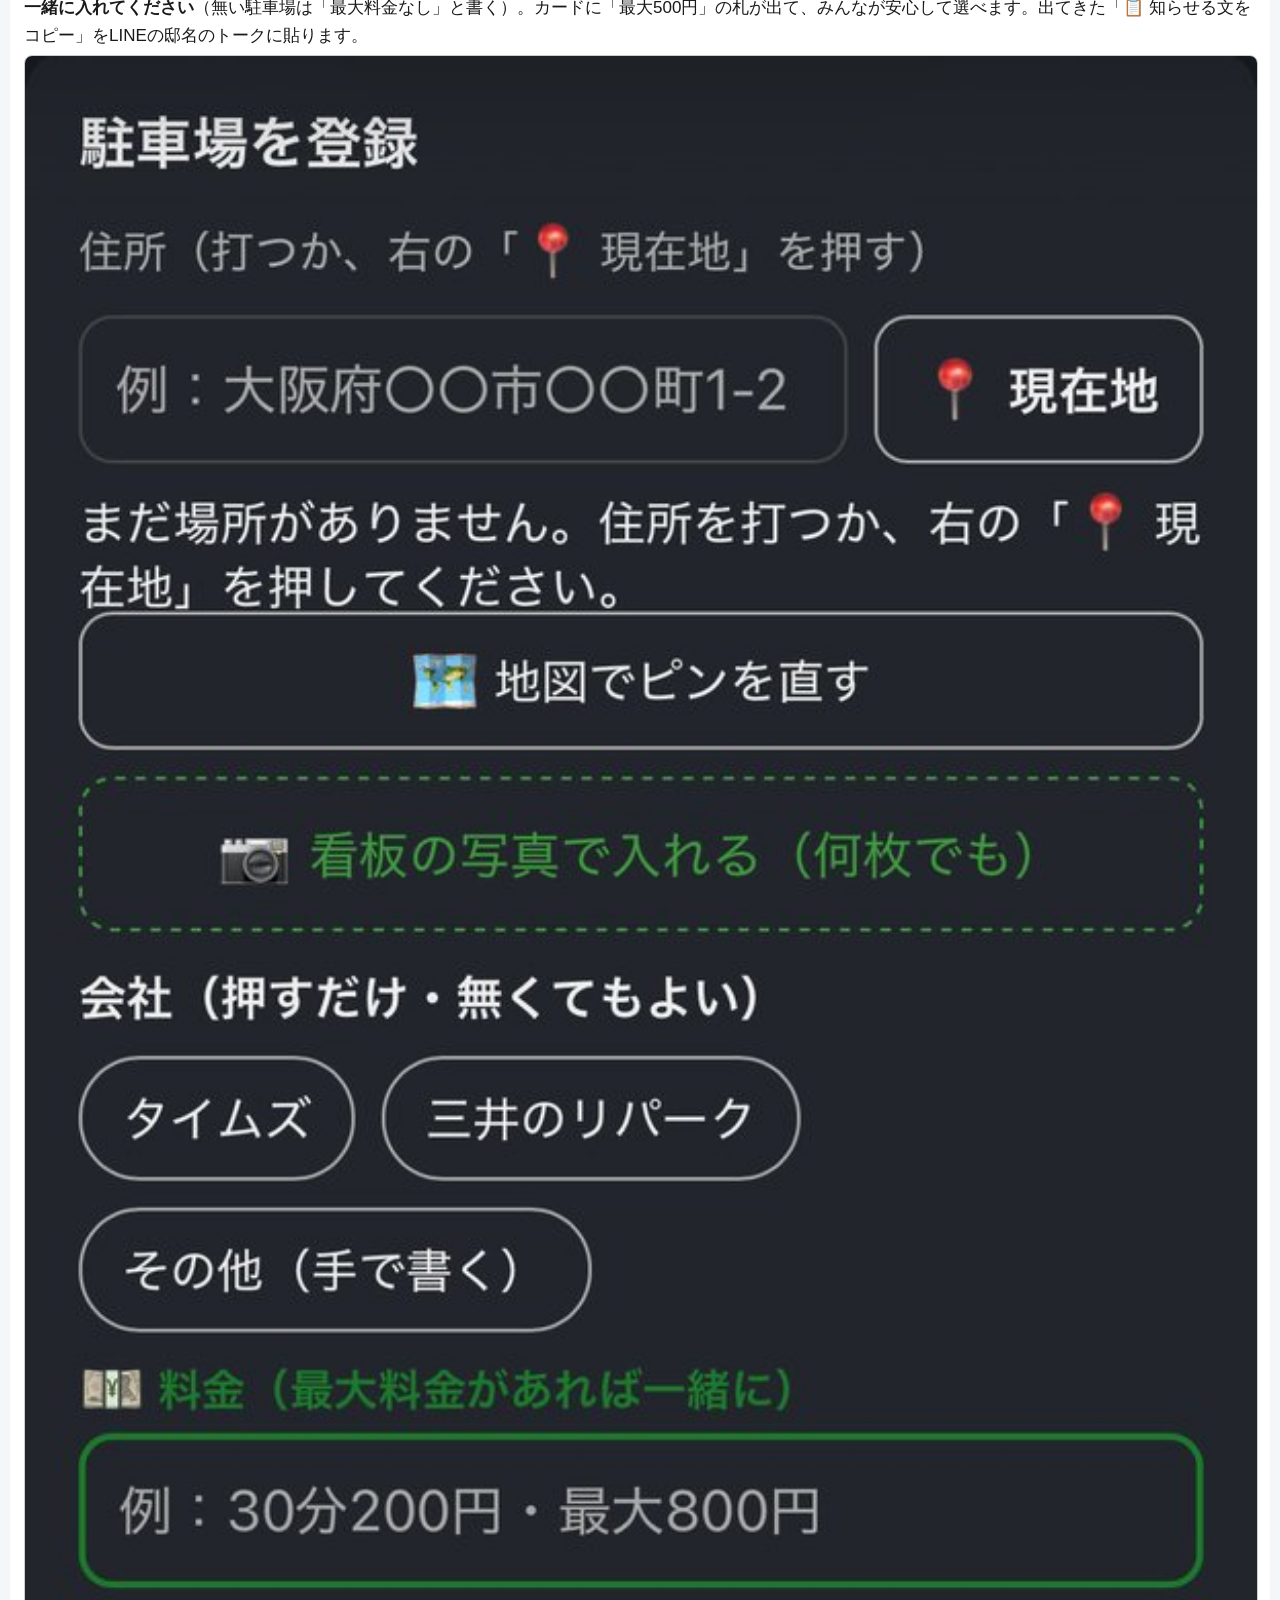
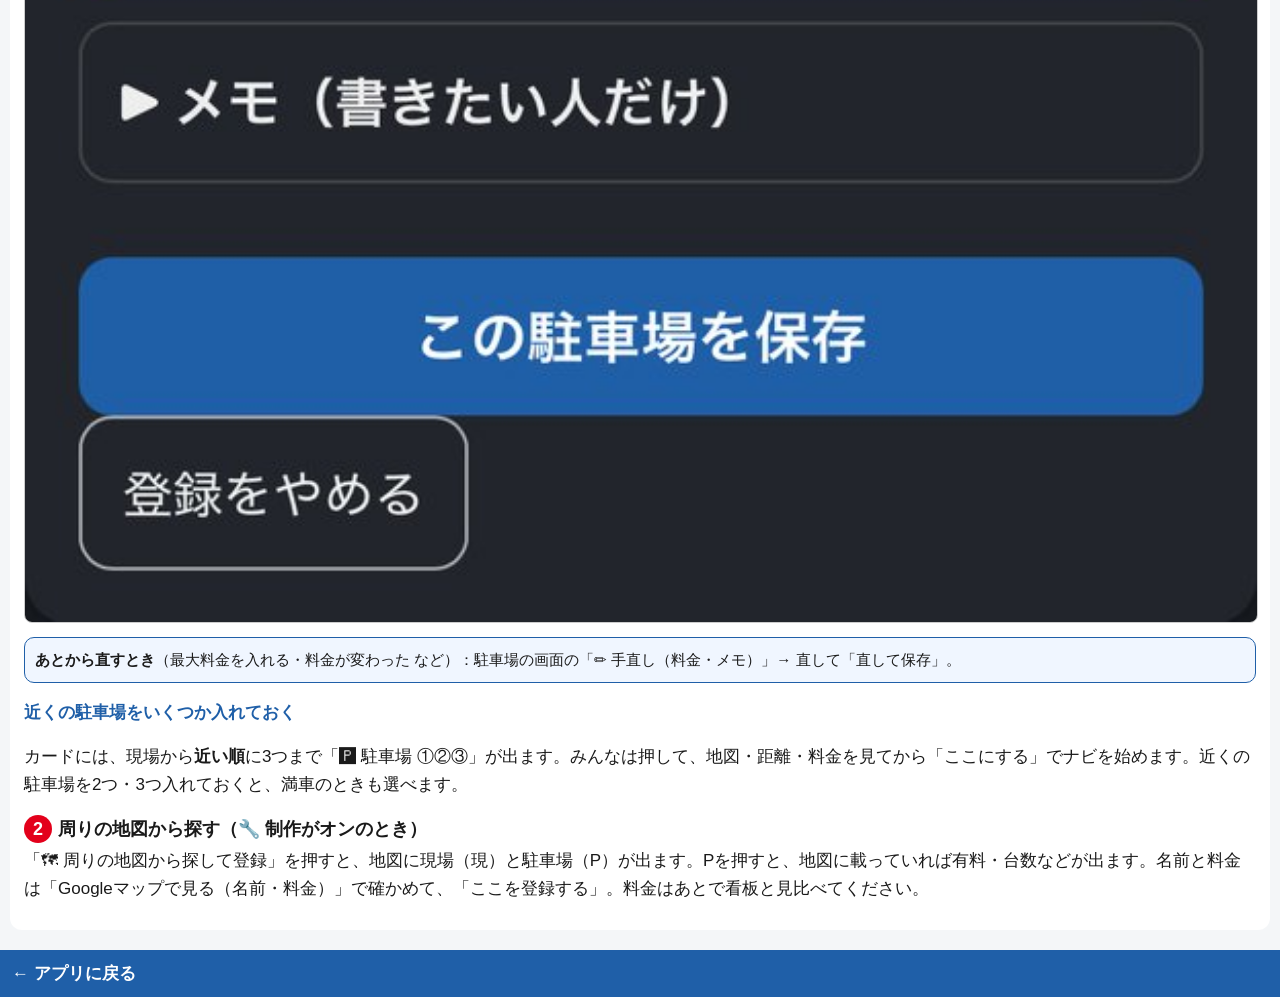
==== commit 9c5743d6: "版70：登録する人の説明書を新しい画面に撮り直し（現場の追加を1つずつ・住所のピン・一覧・貼る文・駐車場の登録。本物の邸名・電話・住所は作り物に）。文も今の画面に合わせて直す。「貼る文をコピー」が「コ" ====
--- a/guide-reg.html
+++ b/guide-reg.html
@@ -5,7 +5,7 @@
 <meta name="viewport" content="width=device-width, initial-scale=1">
 <meta name="robots" content="noindex, nofollow">
 <title>現場入場アプリ 登録する人の説明書</title>
-<!-- 登録する人の説明書（版34・版40）：現場を写真で入れる・仲間に送る・駐車場を登録（近い順に出る）。写真は作り物の現場 -->
+<!-- 登録する人の説明書（版34・版40・版70で新しい画面に撮り直し）：現場を写真で入れる・仲間に送る・駐車場を登録（近い順に出る）。写真は作り物の現場 -->
 <style>
 body{margin:0;font-family:-apple-system,"Hiragino Sans",sans-serif;background:#f4f6f8;color:#1a1a1a;font-size:17px;line-height:1.6}
 @media (prefers-color-scheme:dark){body{background:#16191d;color:#eee} section,.reg{background:#22262c!important} .tip{background:#1c2a3a!important} .box{background:#3a1c1c!important}}
@@ -25,20 +25,24 @@
 <body>
 <div class="bar"><a href="./">← アプリに戻る</a></div>
 <h1>🔧 登録する人の説明書</h1>
-<p class="small" style="margin:0 14px">みんなが「押すだけ」で使えるように、現場や駐車場を入れて仲間に送る人の手順です。注意事項・進入路・周りの地図から駐車場を探すときは、アプリの左下の「🔧 制作」をオンにしてください。</p>
+<p class="small" style="margin:0 14px">みんなが「押すだけ」で使えるように、現場や駐車場を入れて仲間に送る人の手順です（版70の画面）。注意事項・進入路・周りの地図から駐車場を探すときは、アプリの左下の「🔧 制作」をオンにしてください。写真の邸名・電話番号・住所は作り物です。</p>
 <section><h2>1　現場を写真で入れる</h2>
-<div class="step"><div class="st"><span class="no">1</span>「＋ 現場を追加」→「📷 看板の写真で追加」</div><p>番号とKYのQRを読みます。確かめて「確定」→ 邸名 →住所（📍 現在地）の順に1つずつ進みます。</p><img src="guide/1_photo.jpg" loading="lazy" style="width:100%" alt=""></div>
-<div class="step"><div class="st"><span class="no">2</span>看板と番号を見比べて「追加する」</div><p><b>読み違いがあります。</b>現場番号・入場と退場の電話番号を看板と1つずつ見比べてください。</p><img src="guide/1_form.jpg" loading="lazy" style="width:100%" alt=""></div></section>
+<p>1つずつ「確定」して進みます。</p>
+<div class="step"><div class="st"><span class="no">1</span>「＋ 現場を追加」→「📷 看板の写真で追加」</div><p>看板を撮ると、入場・退場の電話番号とKYのQRを読みます。</p><img src="guide/1_photo.jpg?v=70" loading="lazy" style="width:100%" alt=""></div>
+<div class="step"><div class="st"><span class="no">2</span>番号を看板と見比べて「合っている・確定」</div><p><b>読み違いがあります。</b>電話番号を看板と1けたずつ見比べてください。違うときは「番号を手で直す」か「📷 撮り直す」。QRが読めたかはアプリが書きます（読めなくても進めます）。</p><img src="guide/1_form.jpg?v=70" loading="lazy" style="width:100%" alt=""></div>
+<div class="step"><div class="st"><span class="no">3</span>邸名を入れて「確定」</div><p>入れなければ、現場番号を名前にします。</p></div>
+<div class="step"><div class="st"><span class="no">4</span>住所を打つか「📍 現在地」→ ピンを見て「はい・確定」</div><p>違うときは、ピンを指で動かしてください（住所も変わります）。住所が分からなければ「住所なしで登録する」。</p><img src="guide/1_pin.jpg?v=70" loading="lazy" style="width:100%" alt=""></div>
+<div class="tip"><b>写真が無いとき</b>：「写真なしで入れる」か「LINEで届いた文を貼る」。<br><b>あとから直すとき</b>：現場を開いて「手直し」。</div></section>
 <section><h2>2　仲間に送る</h2>
-<div class="step"><div class="st"><span class="no">1</span>「🔧 制作」をオン</div><p>一覧の左下にあります（版67から。写真は前の形です）。「⚠ 注意事項」「🚧 進入路を決める」「🗺 周りの地図から探して登録」が出るようになります。</p><img src="guide/2_mode.jpg" loading="lazy" style="width:100%" alt=""></div>
-<div class="step"><div class="st"><span class="no">2</span>「📋 貼る文をコピー」→ LINEの邸名のトークに貼る</div><p>仲間はリンクを押して「はい」だけで入ります。</p><img src="guide/2_share.jpg" loading="lazy" style="width:100%" alt=""></div>
+<div class="step"><div class="st"><span class="no">1</span>「🔧 制作」をオン</div><p>一覧の左下にあります。現場を開くと「⚠ 注意事項」「🚧 進入路を決める」「🗺 周りの地図から探して登録」が出るようになります。一覧には邸名の下に住所が小さく出ます。</p><img src="guide/2_mode.jpg?v=70" loading="lazy" style="width:100%" alt=""></div>
+<div class="step"><div class="st"><span class="no">2</span>現場を開いて「📋 貼る文をコピー」→ LINEの邸名のトークに貼る</div><p>仲間はリンクを押して「はい」だけで入ります。</p><img src="guide/2_share.jpg?v=70" loading="lazy" style="width:100%" alt=""></div>
 <div class="box">LINEには注意事項が全部出ます。ただし、近隣トラブル・人の名前（〇〇さん）・どの家か分かりそうな行（隣・向かい・〇〇宅など）は「要確認の注意があります」とだけ出て、中身は出ません。トラブルのことは「近隣」「トラブル」の言葉を入れて書くと確実です。</div></section>
 <section><h2>3　駐車場を登録する</h2>
-<div class="step"><div class="st"><span class="no">1</span>駐車場に着いたら「🅿 駐車場を登録」→「📍 今いる場所で登録」</div><p>料金などは看板の写真か手で入れて保存。<b>💴 最大料金は必ず入れてください</b>（無い駐車場は「なし」）。カードに「最大500円」の札が出て、みんなが安心して選べます。出てきた「📋 知らせる文をコピー」をLINEの邸名のトークに貼ります。</p><img src="guide/6_here.jpg" loading="lazy" style="width:100%" alt=""></div>
-<div class="tip"><b>あとから直すとき</b>（最大料金を入れる・料金が変わった など）：カードの「🅿 駐車場」を押す → 下の「✏ この駐車場を直す」→ 直して「直して保存」。</div>
+<div class="step"><div class="st"><span class="no">1</span>駐車場に着いたら、現場を開いて「＋ 駐車場を追加」→「📍 現在地」</div><p>ピンを見て合っていれば「はい」。会社（タイムズ・三井のリパーク）は押すだけ。料金は看板の写真か手で入れて「この駐車場を保存」。<b>💴 最大料金は必ず一緒に入れてください</b>（無い駐車場は「最大料金なし」と書く）。カードに「最大500円」の札が出て、みんなが安心して選べます。出てきた「📋 知らせる文をコピー」をLINEの邸名のトークに貼ります。</p><img src="guide/6_here.jpg?v=70" loading="lazy" style="width:100%" alt=""></div>
+<div class="tip"><b>あとから直すとき</b>（最大料金を入れる・料金が変わった など）：駐車場の画面の「✏ 手直し（料金・メモ）」→ 直して「直して保存」。</div>
 <h3>近くの駐車場をいくつか入れておく</h3>
 <p>カードには、現場から<b>近い順</b>に3つまで「🅿 駐車場 ①②③」が出ます。みんなは押して、地図・距離・料金を見てから「ここにする」でナビを始めます。近くの駐車場を2つ・3つ入れておくと、満車のときも選べます。</p>
-<div class="step"><div class="st"><span class="no">2</span>近くの駐車場を探す</div><p>「🔍 近くのほかの駐車場を探す」はGoogleマップで近くの駐車場を探すボタンです。🔧制作がオンのときだけ出ます（版67から「🗺 周りの地図から探して登録」もあります）。よさそうな所があったら、行って📍で登録してください。</p><img src="guide/7_find.jpg" loading="lazy" style="width:100%" alt=""></div></section>
+<div class="step"><div class="st"><span class="no">2</span>周りの地図から探す（🔧 制作がオンのとき）</div><p>「🗺 周りの地図から探して登録」を押すと、地図に現場（現）と駐車場（P）が出ます。Pを押すと、地図に載っていれば有料・台数などが出ます。名前と料金は「Googleマップで見る（名前・料金）」で確かめて、「ここを登録する」。料金はあとで看板と見比べてください。</p></div></section>
 <div class="bar" style="position:static;margin-top:20px"><a href="./">← アプリに戻る</a></div>
 </body>
 </html>
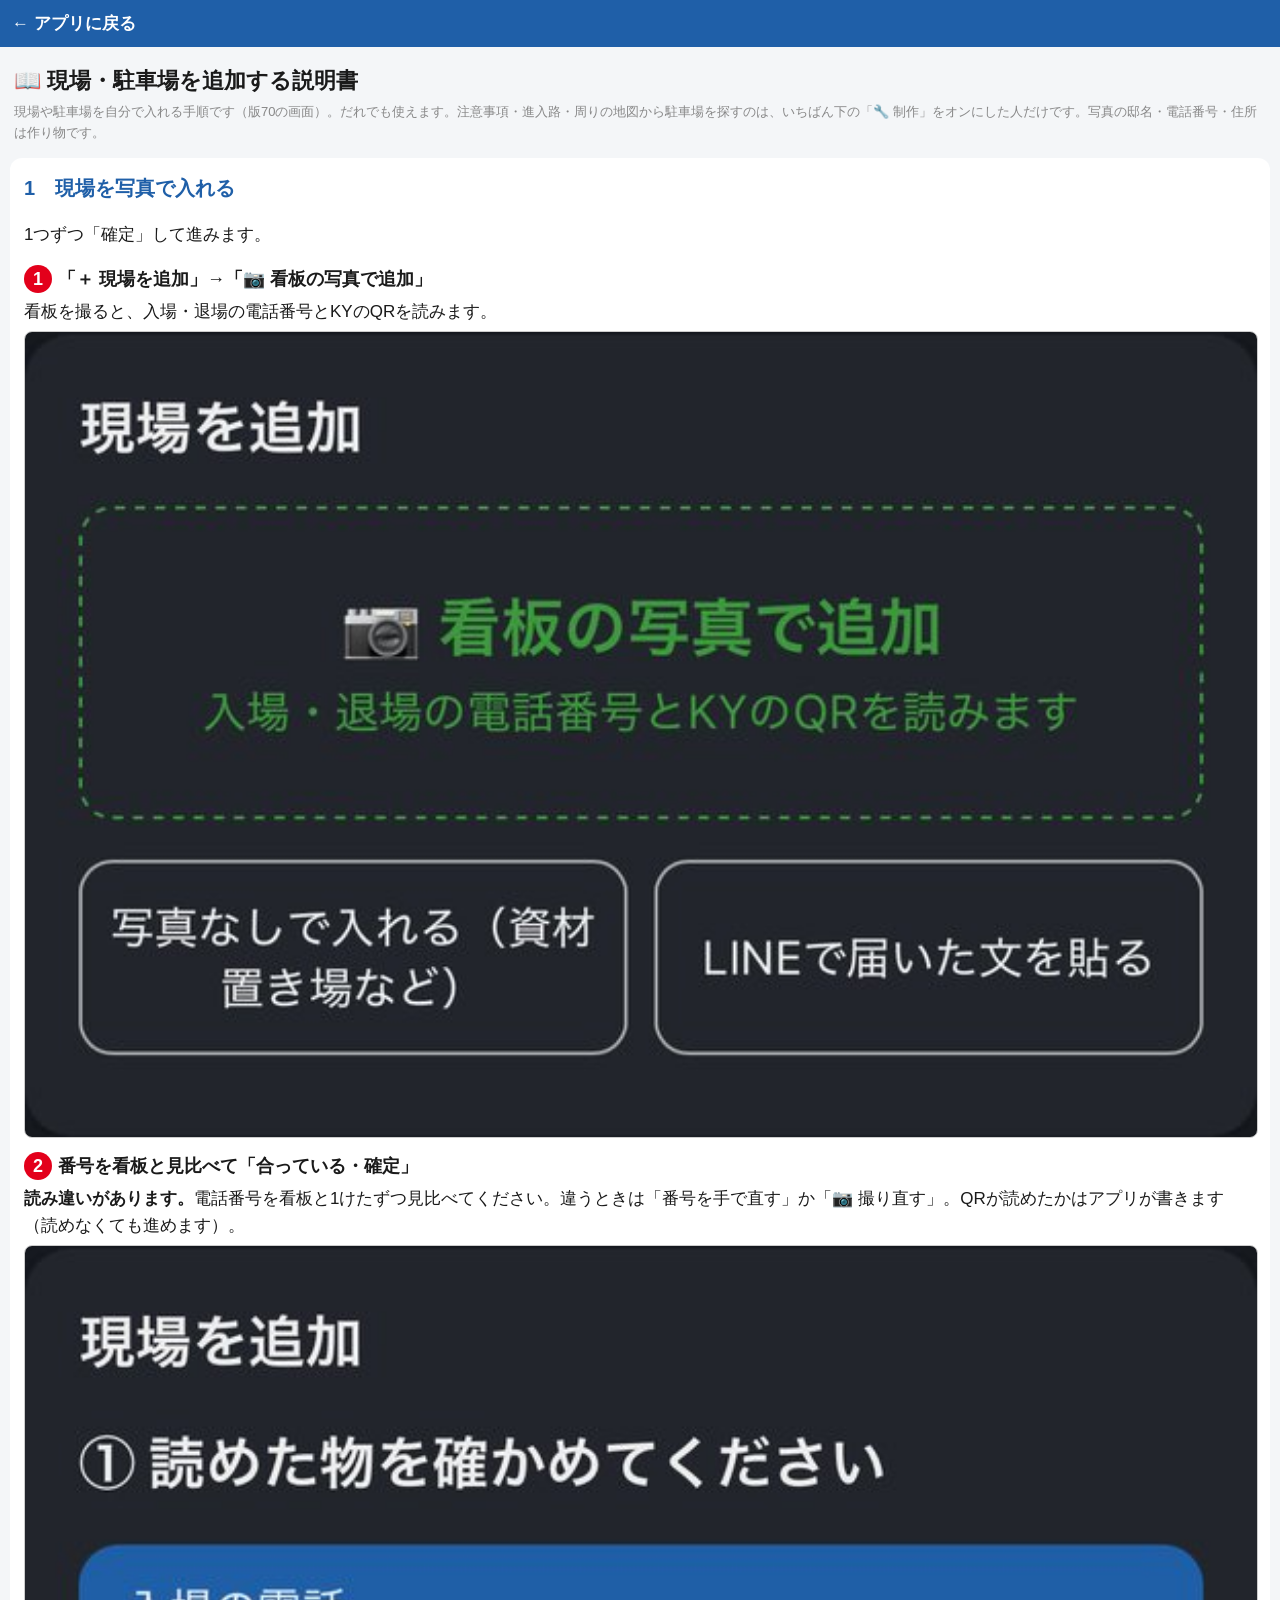
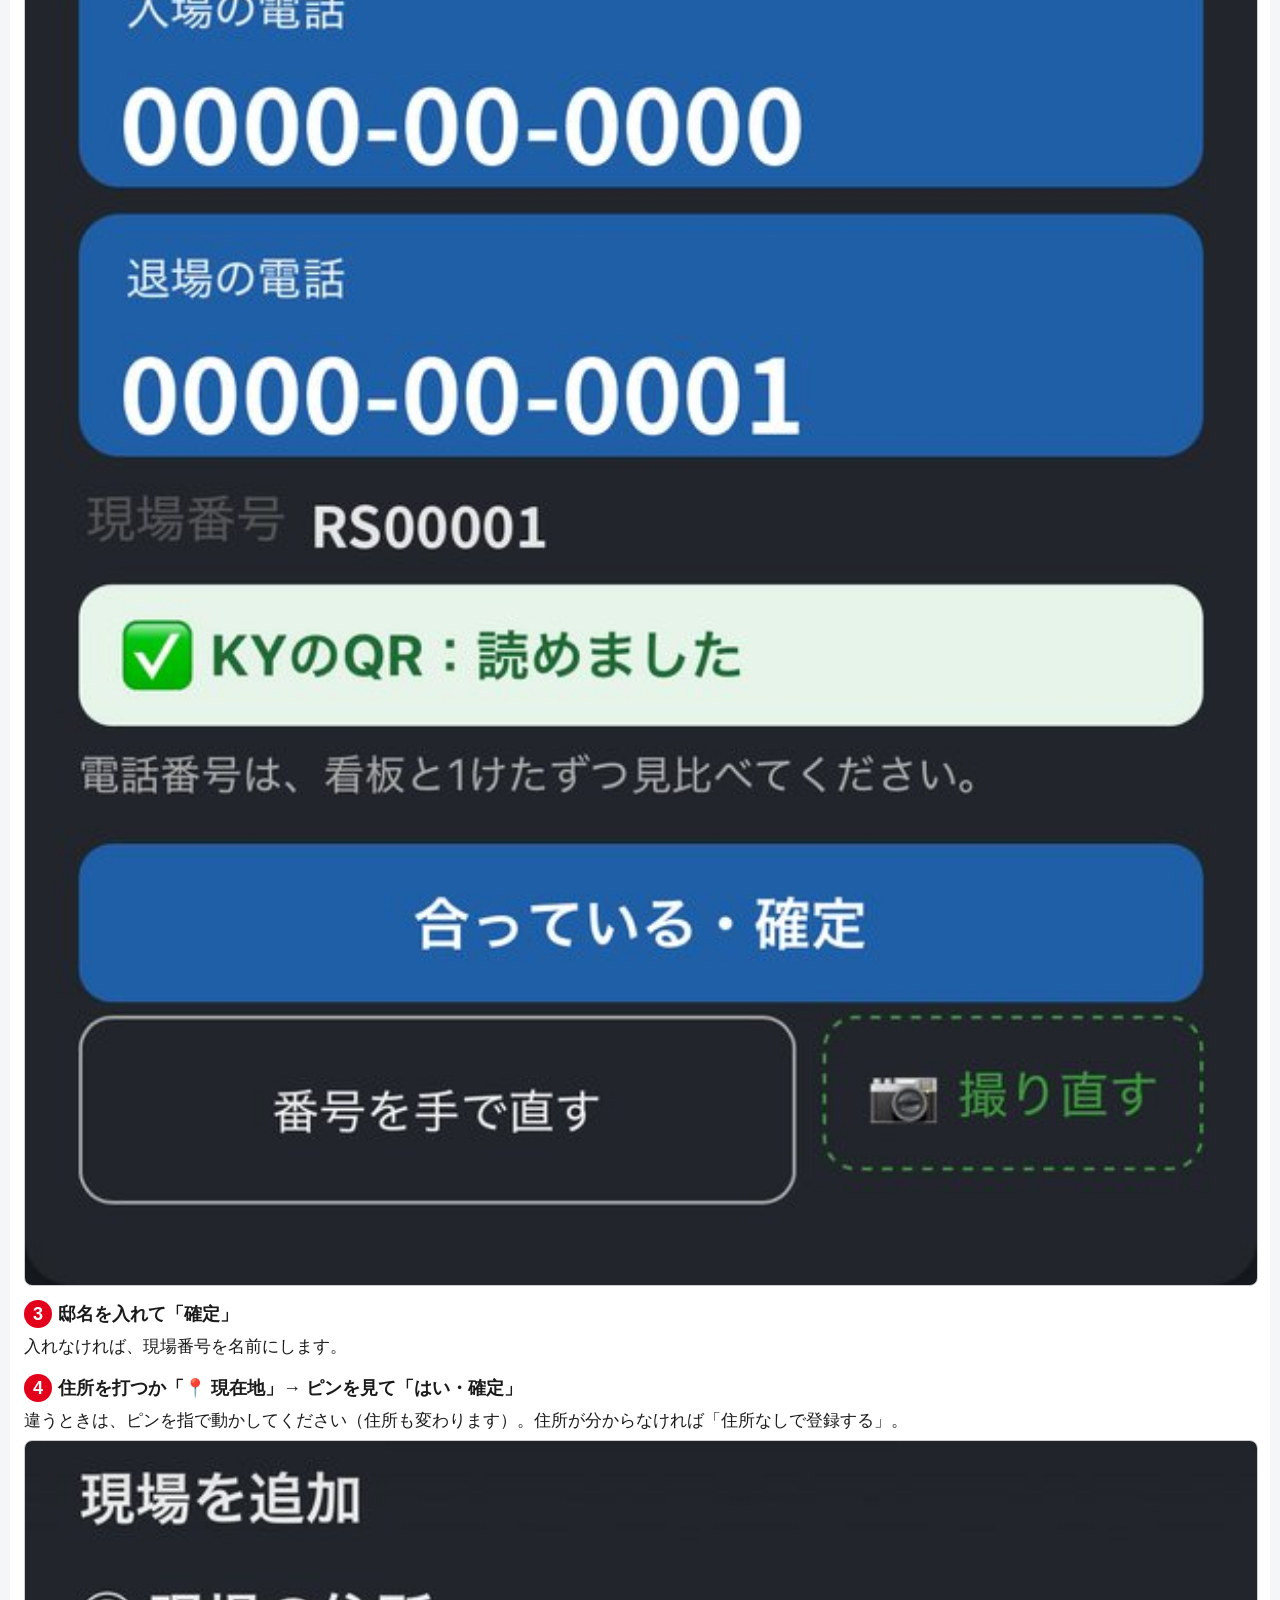
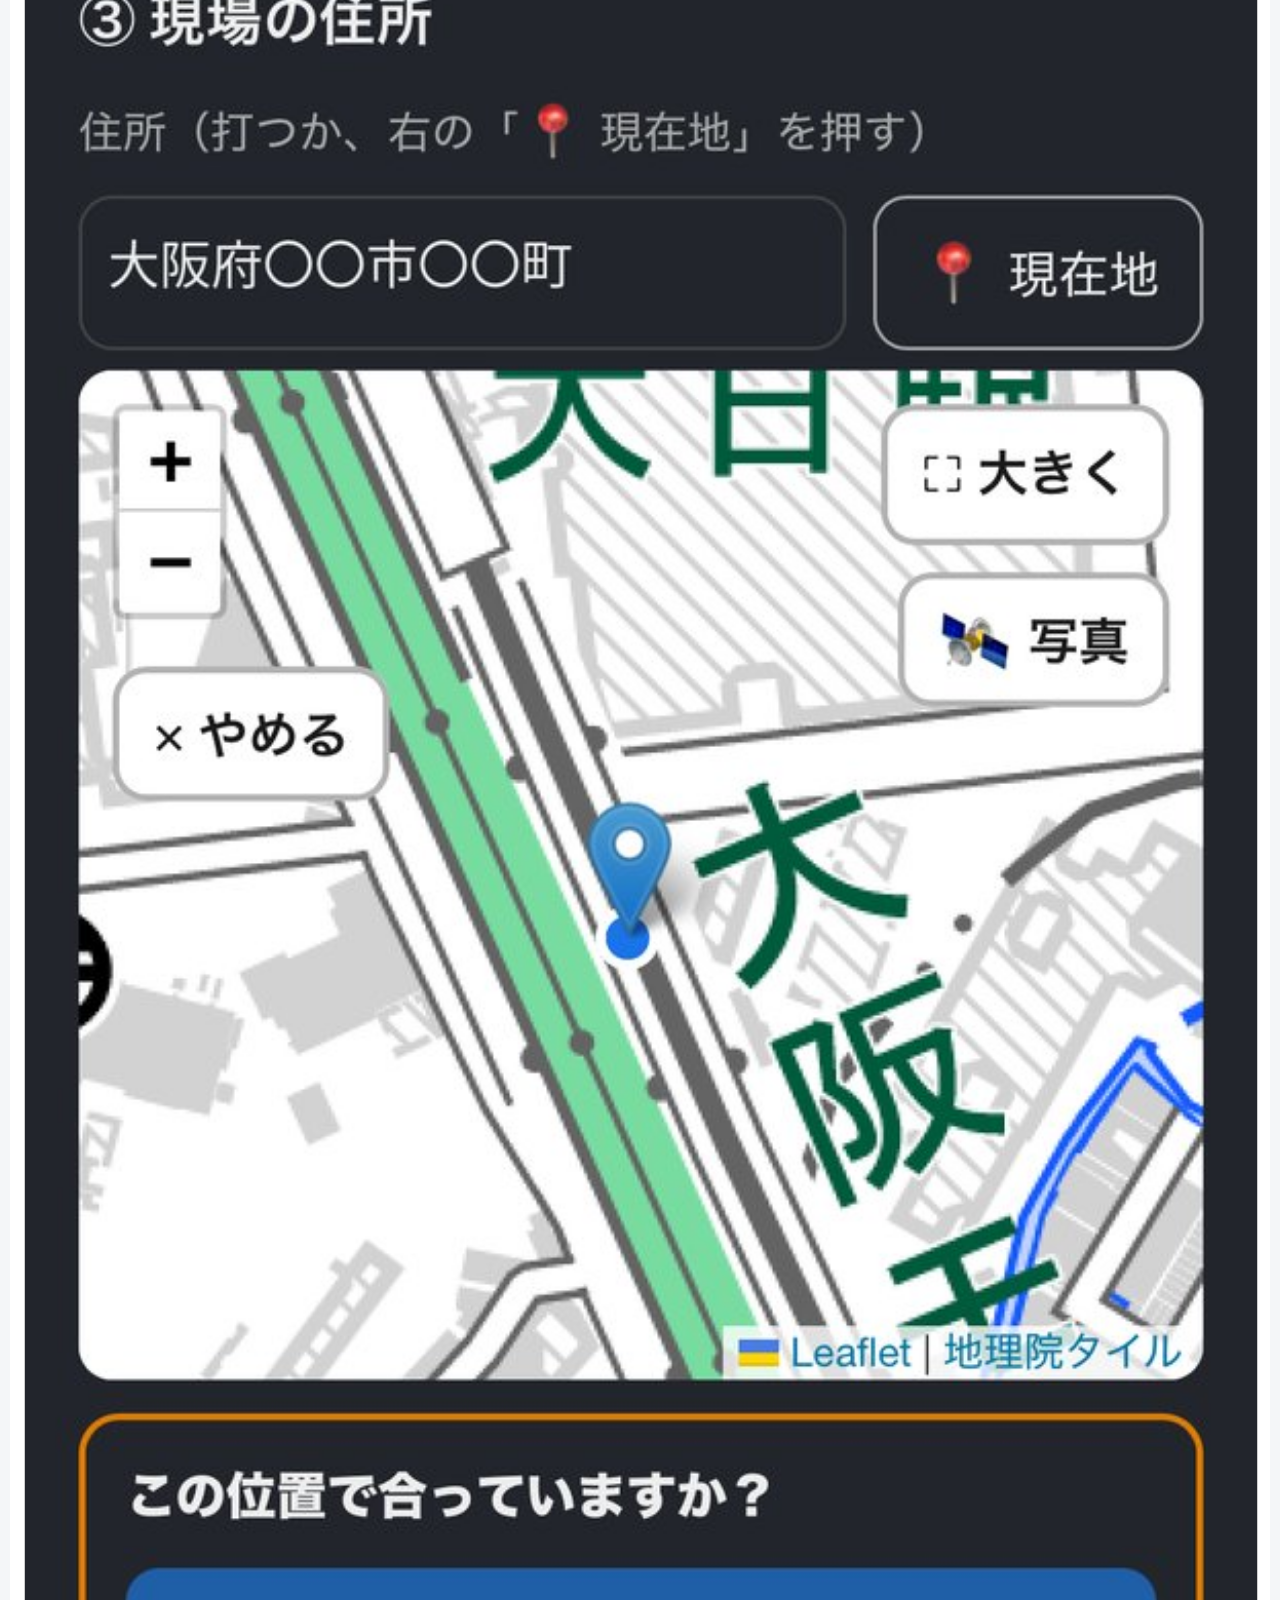
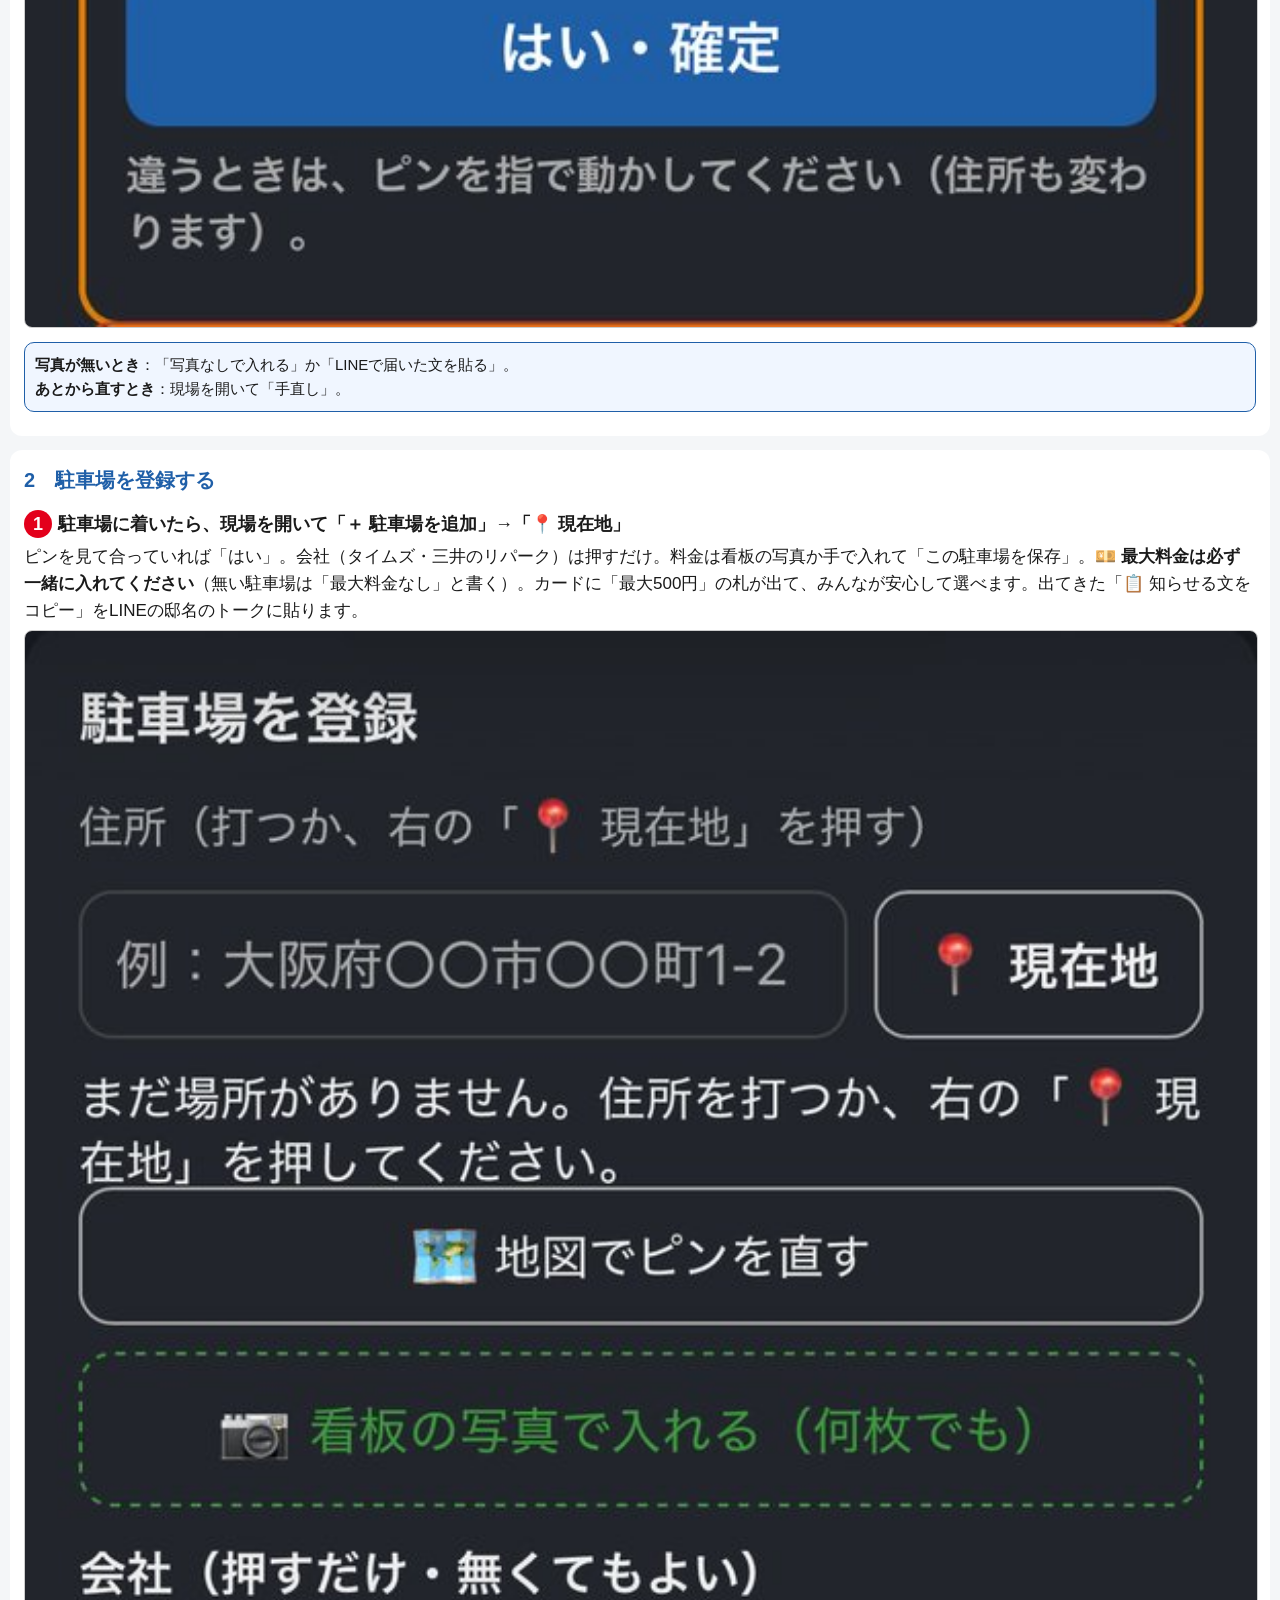
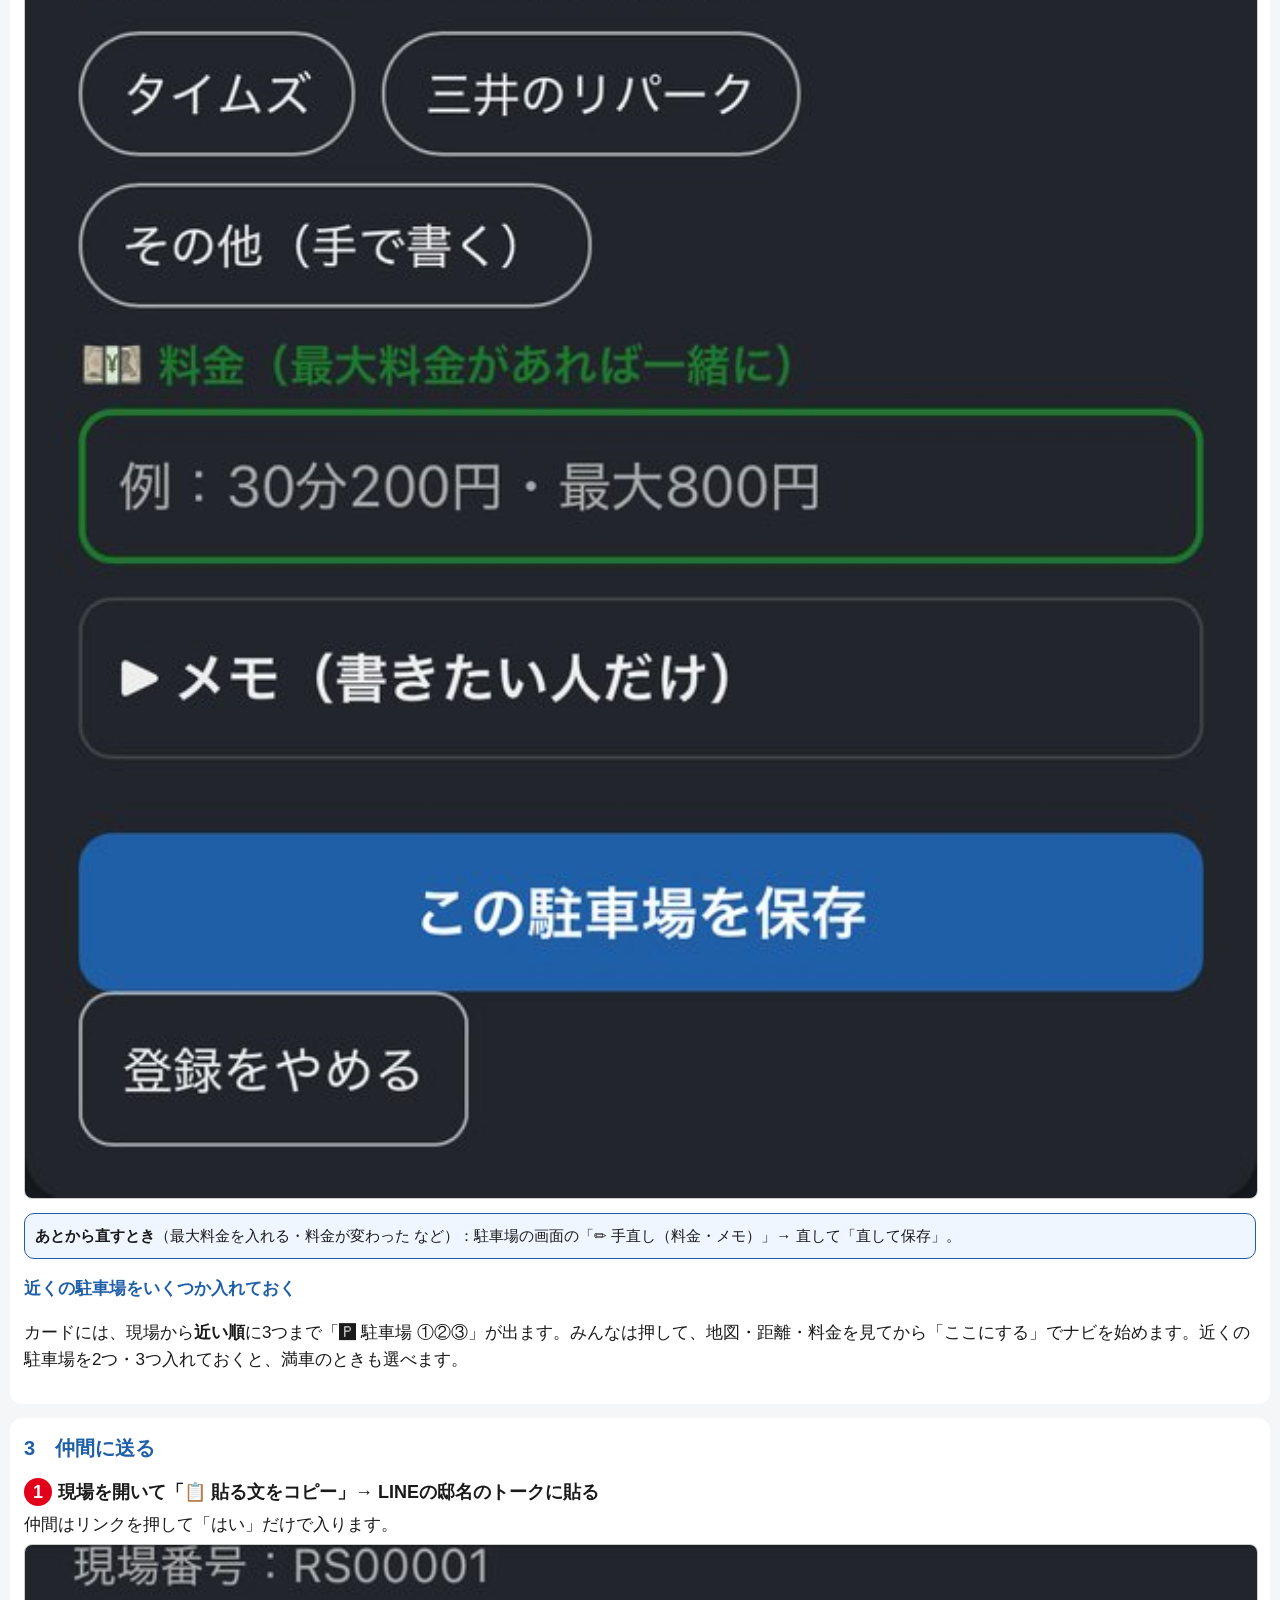
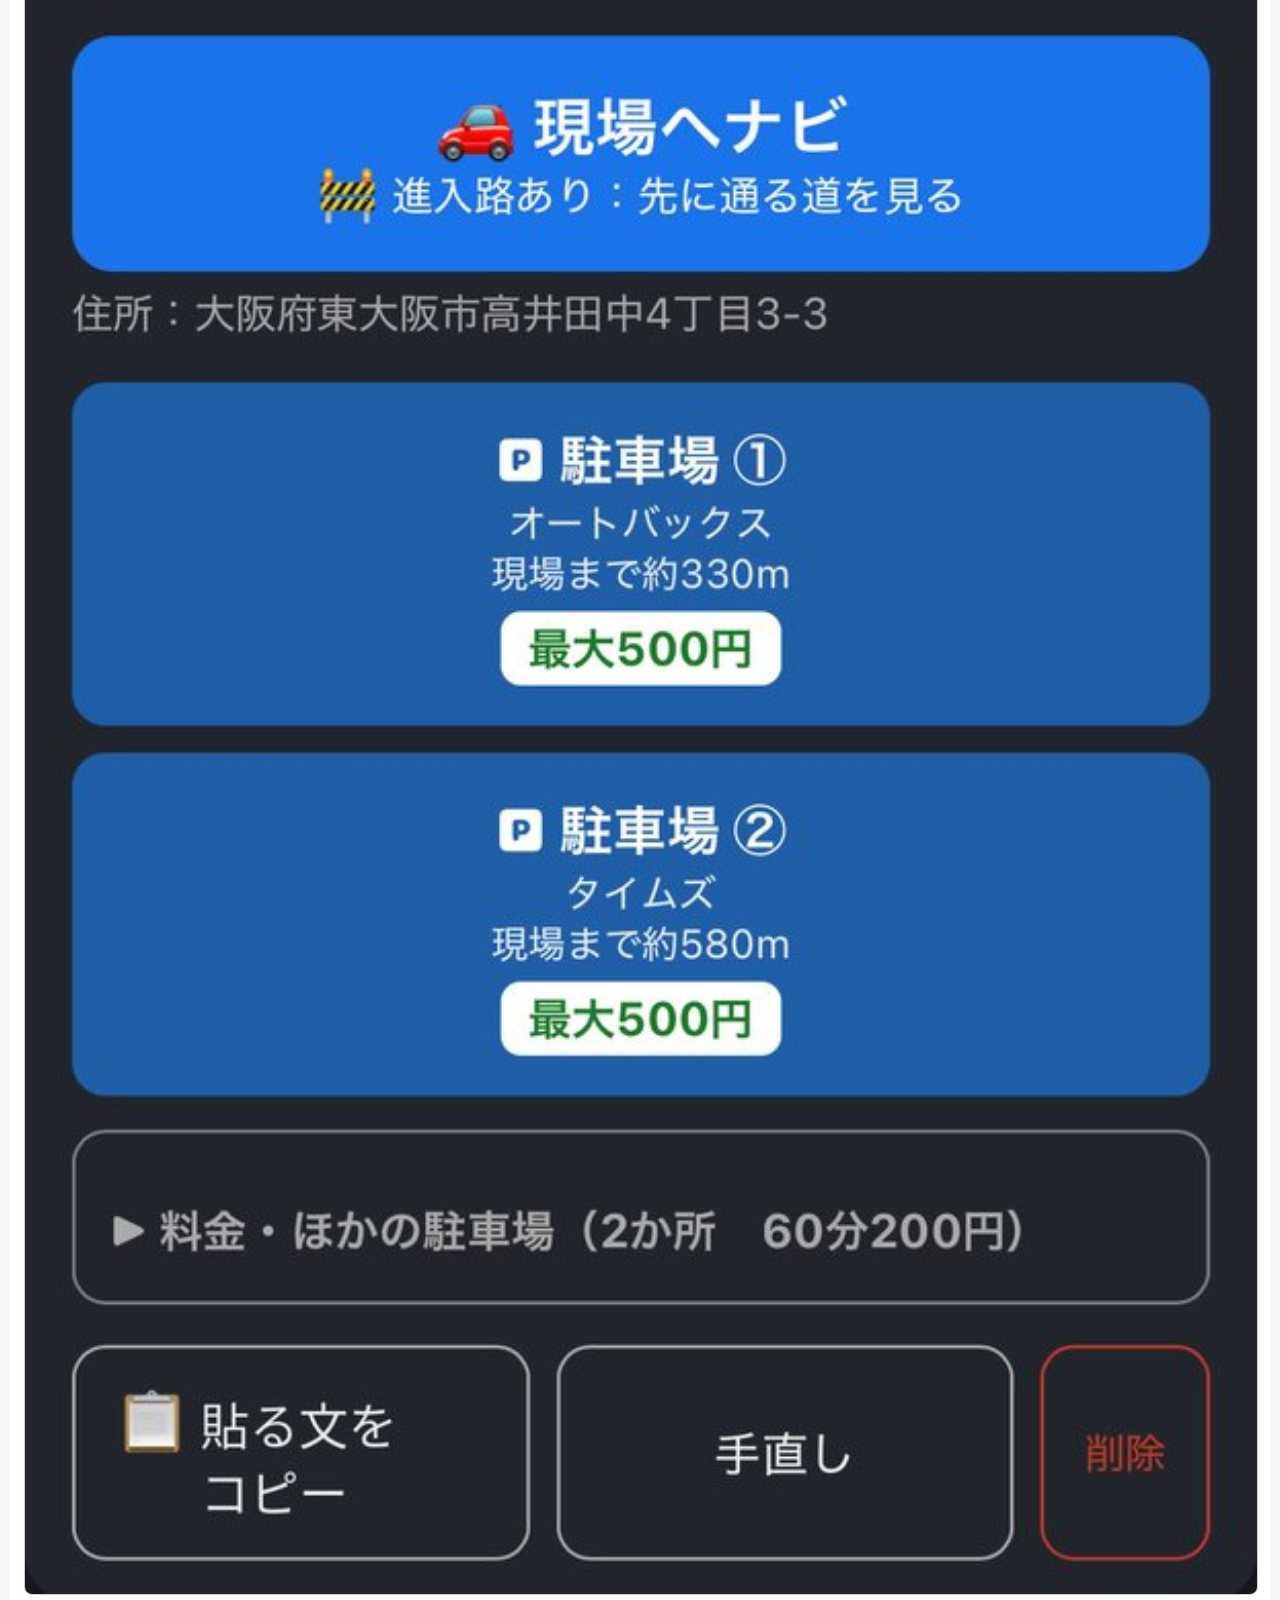
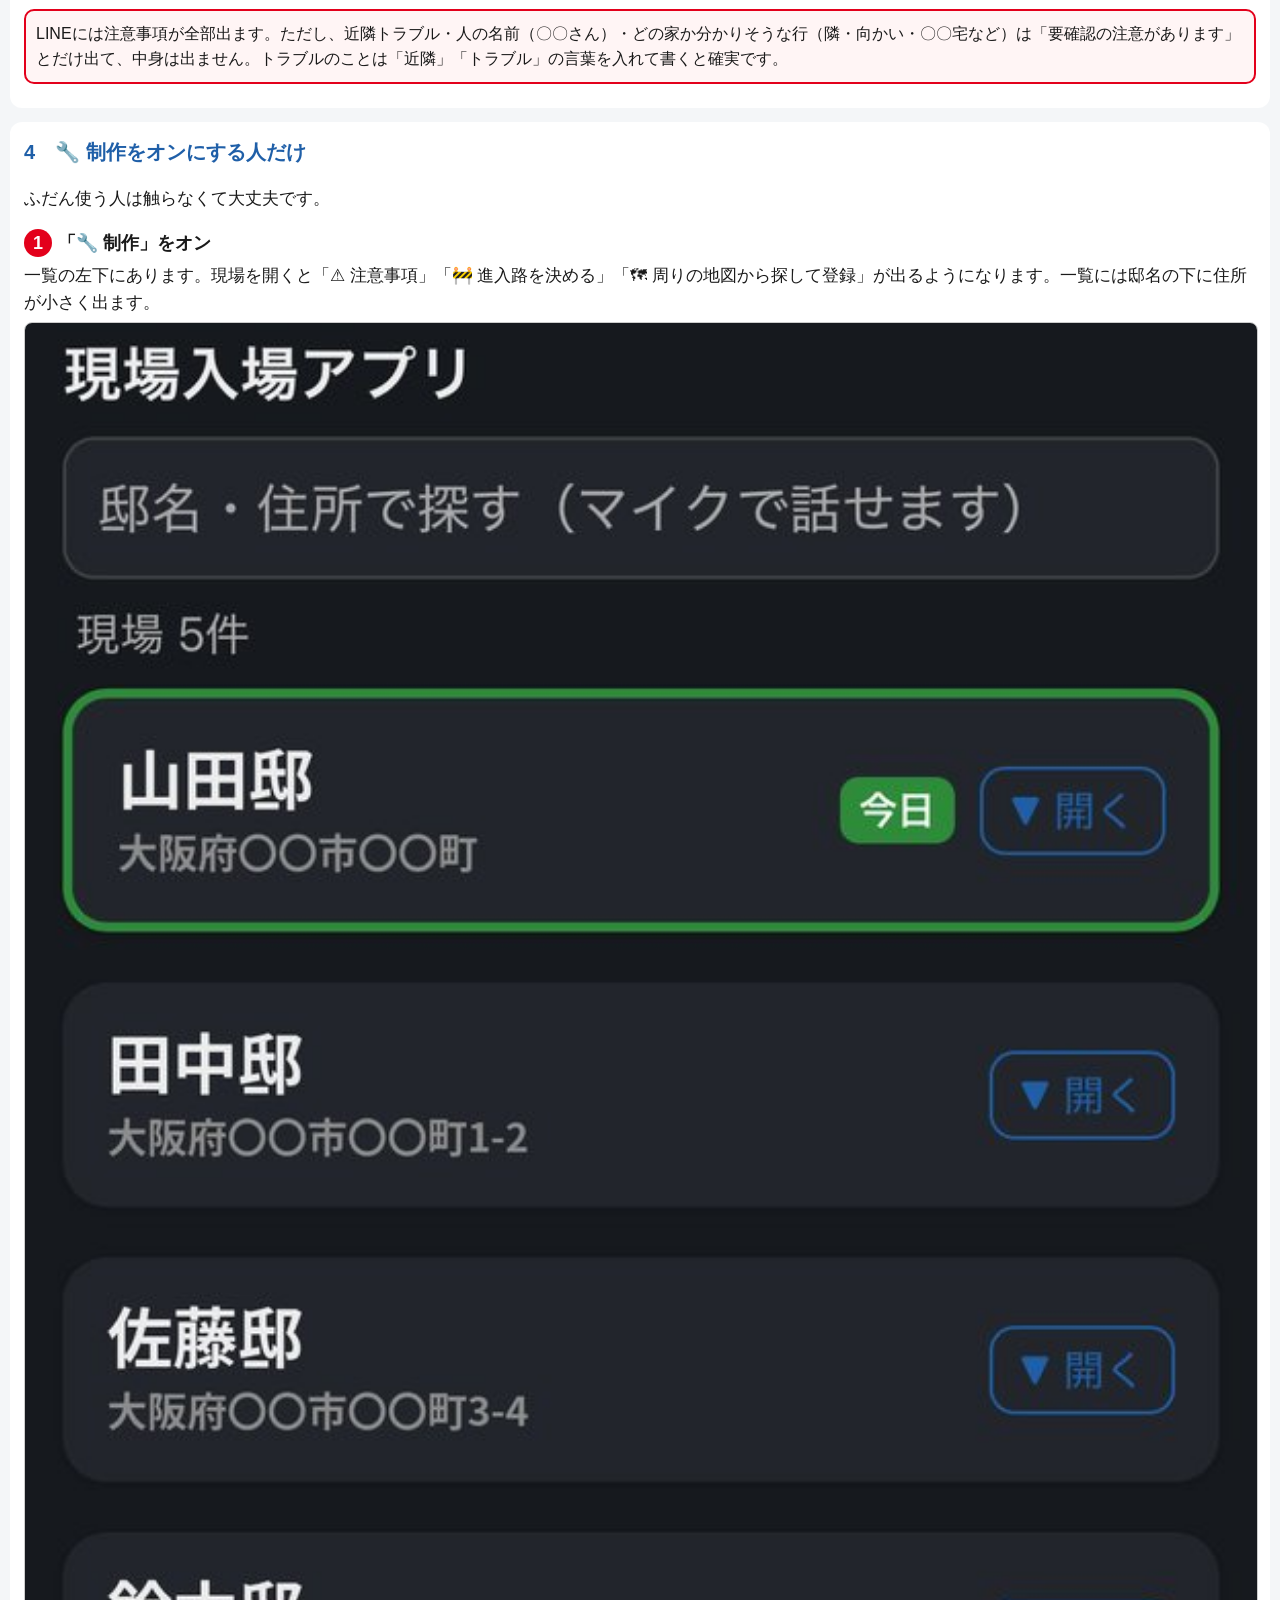
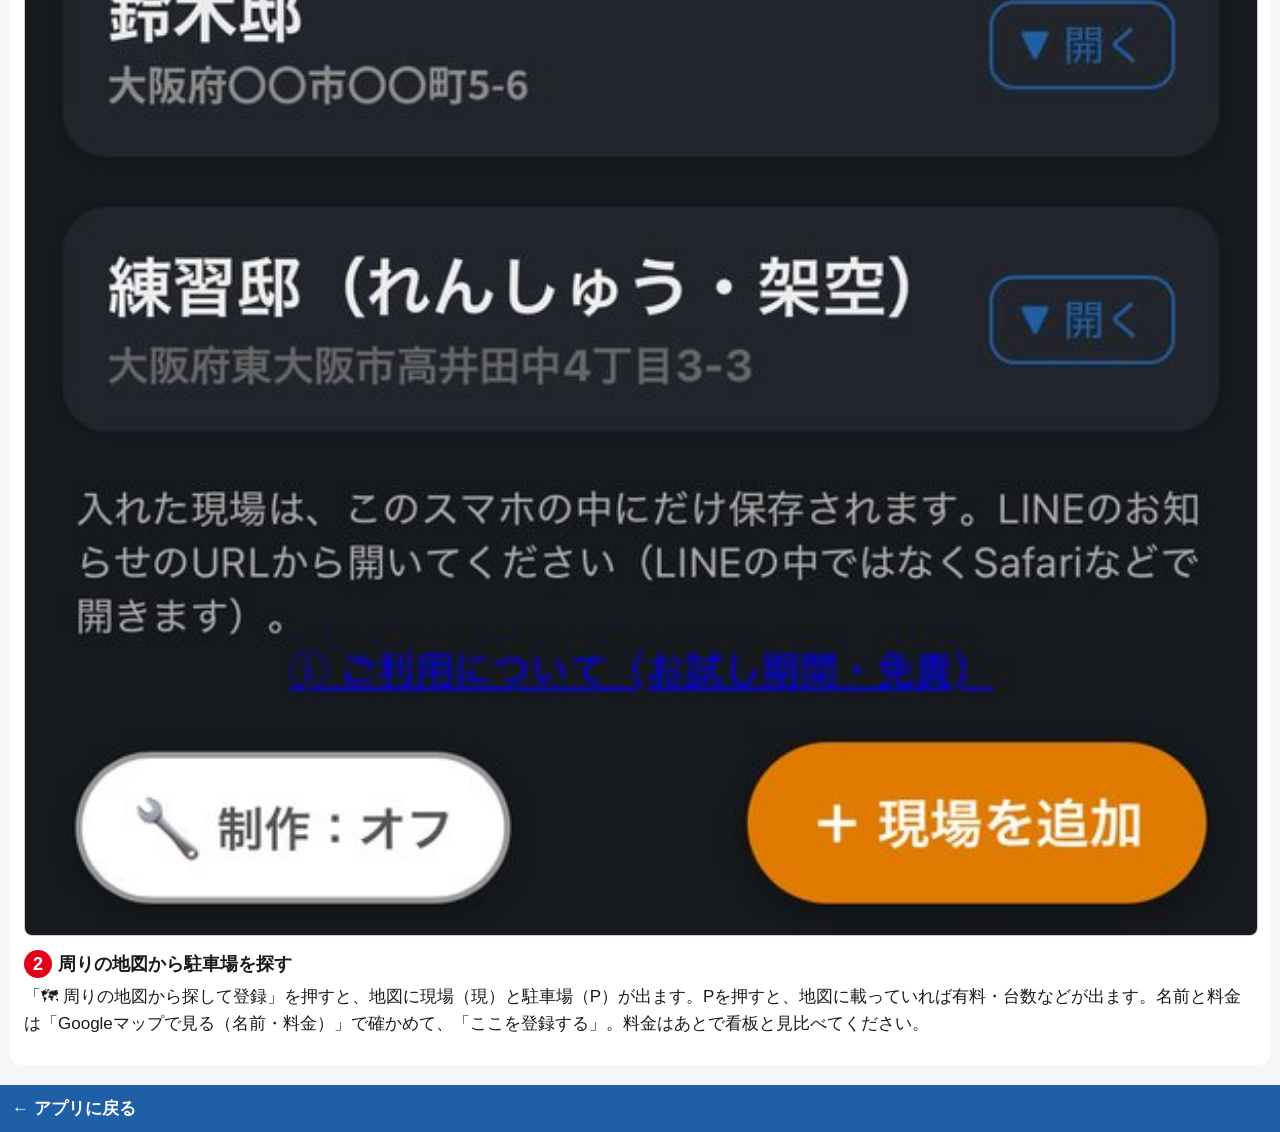
==== commit 1fec86be: "版70：説明書を制作オンでなくても見られるように（「📖 現場・駐車場を追加する説明書」）。順番を 現場→駐車場→仲間に送る→制作の人だけ に。使わなくなった 7_find.jpg を消す Co-Aut" ====
--- a/guide-reg.html
+++ b/guide-reg.html
@@ -4,8 +4,8 @@
 <meta charset="utf-8">
 <meta name="viewport" content="width=device-width, initial-scale=1">
 <meta name="robots" content="noindex, nofollow">
-<title>現場入場アプリ 登録する人の説明書</title>
-<!-- 登録する人の説明書（版34・版40・版70で新しい画面に撮り直し）：現場を写真で入れる・仲間に送る・駐車場を登録（近い順に出る）。写真は作り物の現場 -->
+<title>現場入場アプリ 現場・駐車場を追加する説明書</title>
+<!-- 登録する人の説明書（版34・版40・版70で新しい画面に撮り直し。だれでも見られるようにし、制作の人だけの所は最後に）：現場を写真で入れる・仲間に送る・駐車場を登録（近い順に出る）。写真は作り物の現場 -->
 <style>
 body{margin:0;font-family:-apple-system,"Hiragino Sans",sans-serif;background:#f4f6f8;color:#1a1a1a;font-size:17px;line-height:1.6}
 @media (prefers-color-scheme:dark){body{background:#16191d;color:#eee} section,.reg{background:#22262c!important} .tip{background:#1c2a3a!important} .box{background:#3a1c1c!important}}
@@ -24,8 +24,8 @@
 </head>
 <body>
 <div class="bar"><a href="./">← アプリに戻る</a></div>
-<h1>🔧 登録する人の説明書</h1>
-<p class="small" style="margin:0 14px">みんなが「押すだけ」で使えるように、現場や駐車場を入れて仲間に送る人の手順です（版70の画面）。注意事項・進入路・周りの地図から駐車場を探すときは、アプリの左下の「🔧 制作」をオンにしてください。写真の邸名・電話番号・住所は作り物です。</p>
+<h1>📖 現場・駐車場を追加する説明書</h1>
+<p class="small" style="margin:0 14px">現場や駐車場を自分で入れる手順です（版70の画面）。だれでも使えます。注意事項・進入路・周りの地図から駐車場を探すのは、いちばん下の「🔧 制作」をオンにした人だけです。写真の邸名・電話番号・住所は作り物です。</p>
 <section><h2>1　現場を写真で入れる</h2>
 <p>1つずつ「確定」して進みます。</p>
 <div class="step"><div class="st"><span class="no">1</span>「＋ 現場を追加」→「📷 看板の写真で追加」</div><p>看板を撮ると、入場・退場の電話番号とKYのQRを読みます。</p><img src="guide/1_photo.jpg?v=70" loading="lazy" style="width:100%" alt=""></div>
@@ -33,16 +33,19 @@
 <div class="step"><div class="st"><span class="no">3</span>邸名を入れて「確定」</div><p>入れなければ、現場番号を名前にします。</p></div>
 <div class="step"><div class="st"><span class="no">4</span>住所を打つか「📍 現在地」→ ピンを見て「はい・確定」</div><p>違うときは、ピンを指で動かしてください（住所も変わります）。住所が分からなければ「住所なしで登録する」。</p><img src="guide/1_pin.jpg?v=70" loading="lazy" style="width:100%" alt=""></div>
 <div class="tip"><b>写真が無いとき</b>：「写真なしで入れる」か「LINEで届いた文を貼る」。<br><b>あとから直すとき</b>：現場を開いて「手直し」。</div></section>
-<section><h2>2　仲間に送る</h2>
-<div class="step"><div class="st"><span class="no">1</span>「🔧 制作」をオン</div><p>一覧の左下にあります。現場を開くと「⚠ 注意事項」「🚧 進入路を決める」「🗺 周りの地図から探して登録」が出るようになります。一覧には邸名の下に住所が小さく出ます。</p><img src="guide/2_mode.jpg?v=70" loading="lazy" style="width:100%" alt=""></div>
-<div class="step"><div class="st"><span class="no">2</span>現場を開いて「📋 貼る文をコピー」→ LINEの邸名のトークに貼る</div><p>仲間はリンクを押して「はい」だけで入ります。</p><img src="guide/2_share.jpg?v=70" loading="lazy" style="width:100%" alt=""></div>
-<div class="box">LINEには注意事項が全部出ます。ただし、近隣トラブル・人の名前（〇〇さん）・どの家か分かりそうな行（隣・向かい・〇〇宅など）は「要確認の注意があります」とだけ出て、中身は出ません。トラブルのことは「近隣」「トラブル」の言葉を入れて書くと確実です。</div></section>
-<section><h2>3　駐車場を登録する</h2>
+<section><h2>2　駐車場を登録する</h2>
 <div class="step"><div class="st"><span class="no">1</span>駐車場に着いたら、現場を開いて「＋ 駐車場を追加」→「📍 現在地」</div><p>ピンを見て合っていれば「はい」。会社（タイムズ・三井のリパーク）は押すだけ。料金は看板の写真か手で入れて「この駐車場を保存」。<b>💴 最大料金は必ず一緒に入れてください</b>（無い駐車場は「最大料金なし」と書く）。カードに「最大500円」の札が出て、みんなが安心して選べます。出てきた「📋 知らせる文をコピー」をLINEの邸名のトークに貼ります。</p><img src="guide/6_here.jpg?v=70" loading="lazy" style="width:100%" alt=""></div>
 <div class="tip"><b>あとから直すとき</b>（最大料金を入れる・料金が変わった など）：駐車場の画面の「✏ 手直し（料金・メモ）」→ 直して「直して保存」。</div>
 <h3>近くの駐車場をいくつか入れておく</h3>
 <p>カードには、現場から<b>近い順</b>に3つまで「🅿 駐車場 ①②③」が出ます。みんなは押して、地図・距離・料金を見てから「ここにする」でナビを始めます。近くの駐車場を2つ・3つ入れておくと、満車のときも選べます。</p>
-<div class="step"><div class="st"><span class="no">2</span>周りの地図から探す（🔧 制作がオンのとき）</div><p>「🗺 周りの地図から探して登録」を押すと、地図に現場（現）と駐車場（P）が出ます。Pを押すと、地図に載っていれば有料・台数などが出ます。名前と料金は「Googleマップで見る（名前・料金）」で確かめて、「ここを登録する」。料金はあとで看板と見比べてください。</p></div></section>
+</section>
+<section><h2>3　仲間に送る</h2>
+<div class="step"><div class="st"><span class="no">1</span>現場を開いて「📋 貼る文をコピー」→ LINEの邸名のトークに貼る</div><p>仲間はリンクを押して「はい」だけで入ります。</p><img src="guide/2_share.jpg?v=70" loading="lazy" style="width:100%" alt=""></div>
+<div class="box">LINEには注意事項が全部出ます。ただし、近隣トラブル・人の名前（〇〇さん）・どの家か分かりそうな行（隣・向かい・〇〇宅など）は「要確認の注意があります」とだけ出て、中身は出ません。トラブルのことは「近隣」「トラブル」の言葉を入れて書くと確実です。</div></section>
+<section><h2>4　🔧 制作をオンにする人だけ</h2>
+<p>ふだん使う人は触らなくて大丈夫です。</p>
+<div class="step"><div class="st"><span class="no">1</span>「🔧 制作」をオン</div><p>一覧の左下にあります。現場を開くと「⚠ 注意事項」「🚧 進入路を決める」「🗺 周りの地図から探して登録」が出るようになります。一覧には邸名の下に住所が小さく出ます。</p><img src="guide/2_mode.jpg?v=70" loading="lazy" style="width:100%" alt=""></div>
+<div class="step"><div class="st"><span class="no">2</span>周りの地図から駐車場を探す</div><p>「🗺 周りの地図から探して登録」を押すと、地図に現場（現）と駐車場（P）が出ます。Pを押すと、地図に載っていれば有料・台数などが出ます。名前と料金は「Googleマップで見る（名前・料金）」で確かめて、「ここを登録する」。料金はあとで看板と見比べてください。</p></div></section>
 <div class="bar" style="position:static;margin-top:20px"><a href="./">← アプリに戻る</a></div>
 </body>
 </html>
